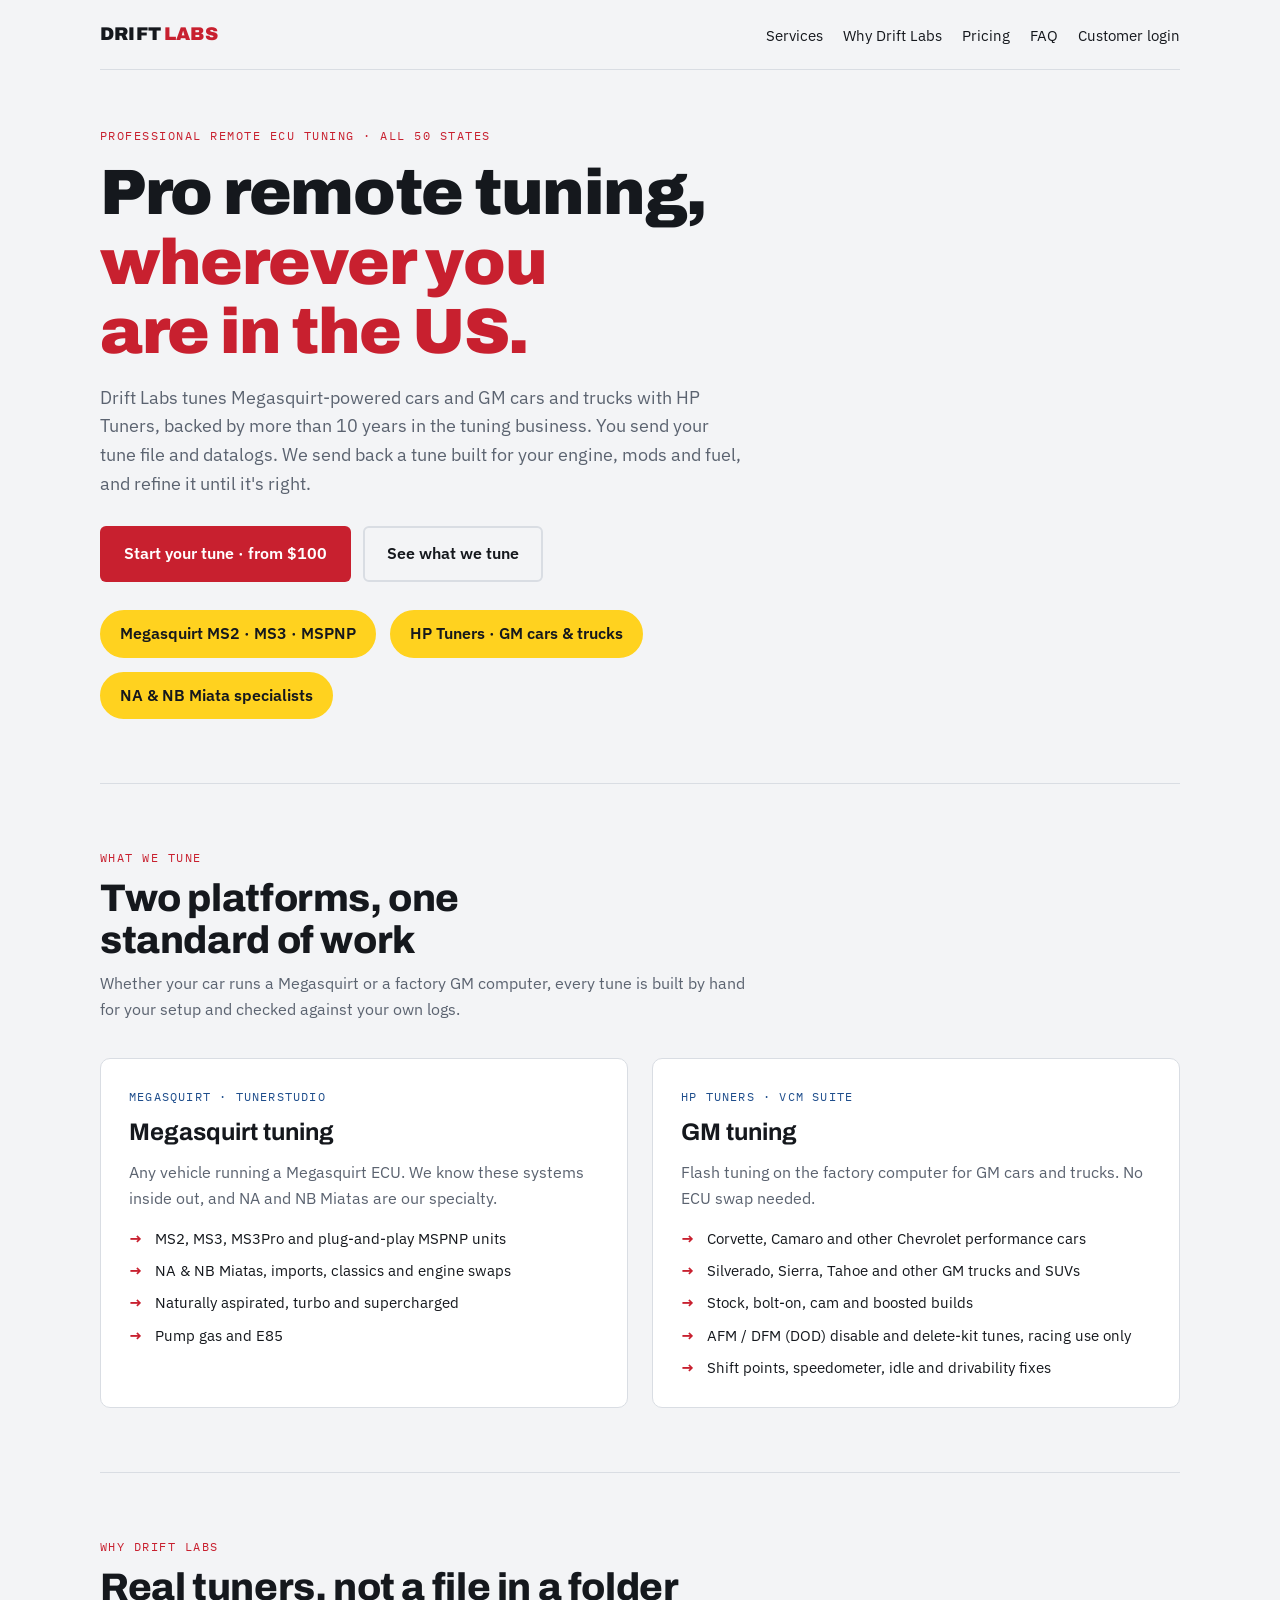
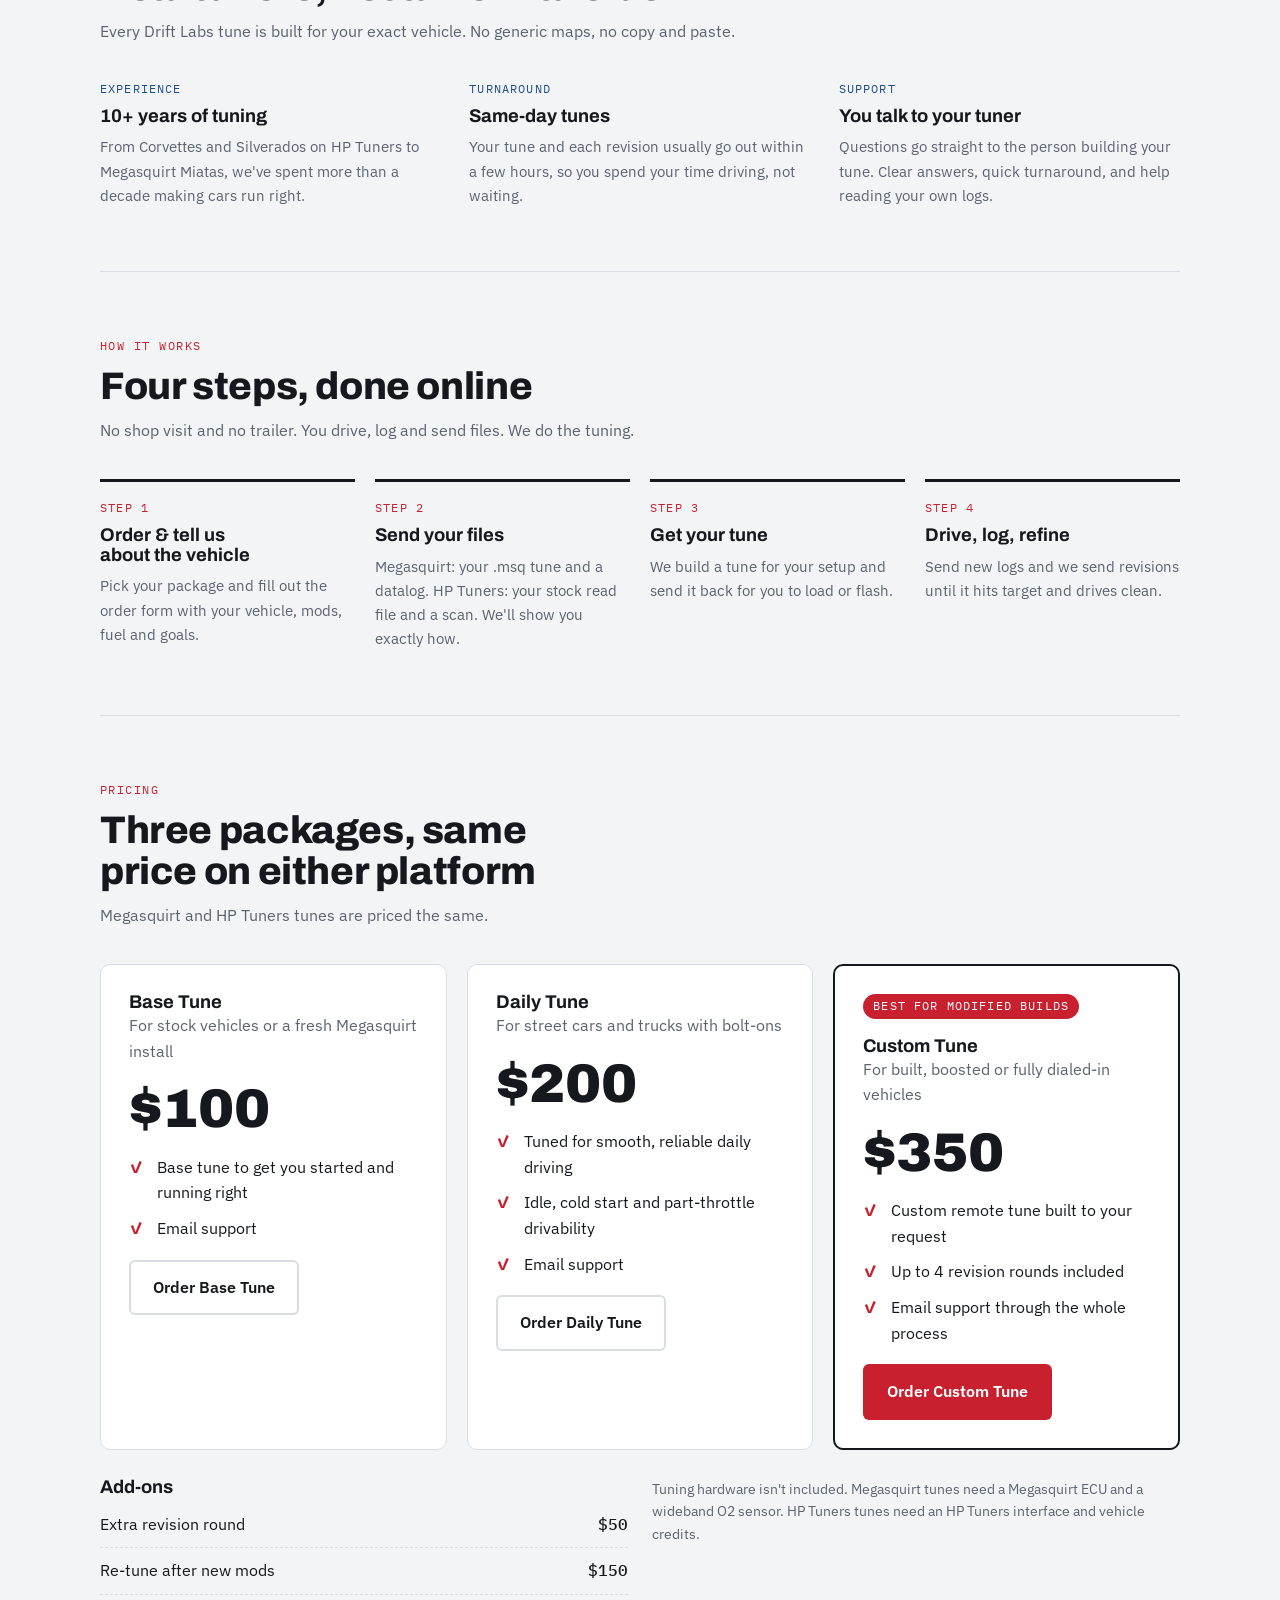
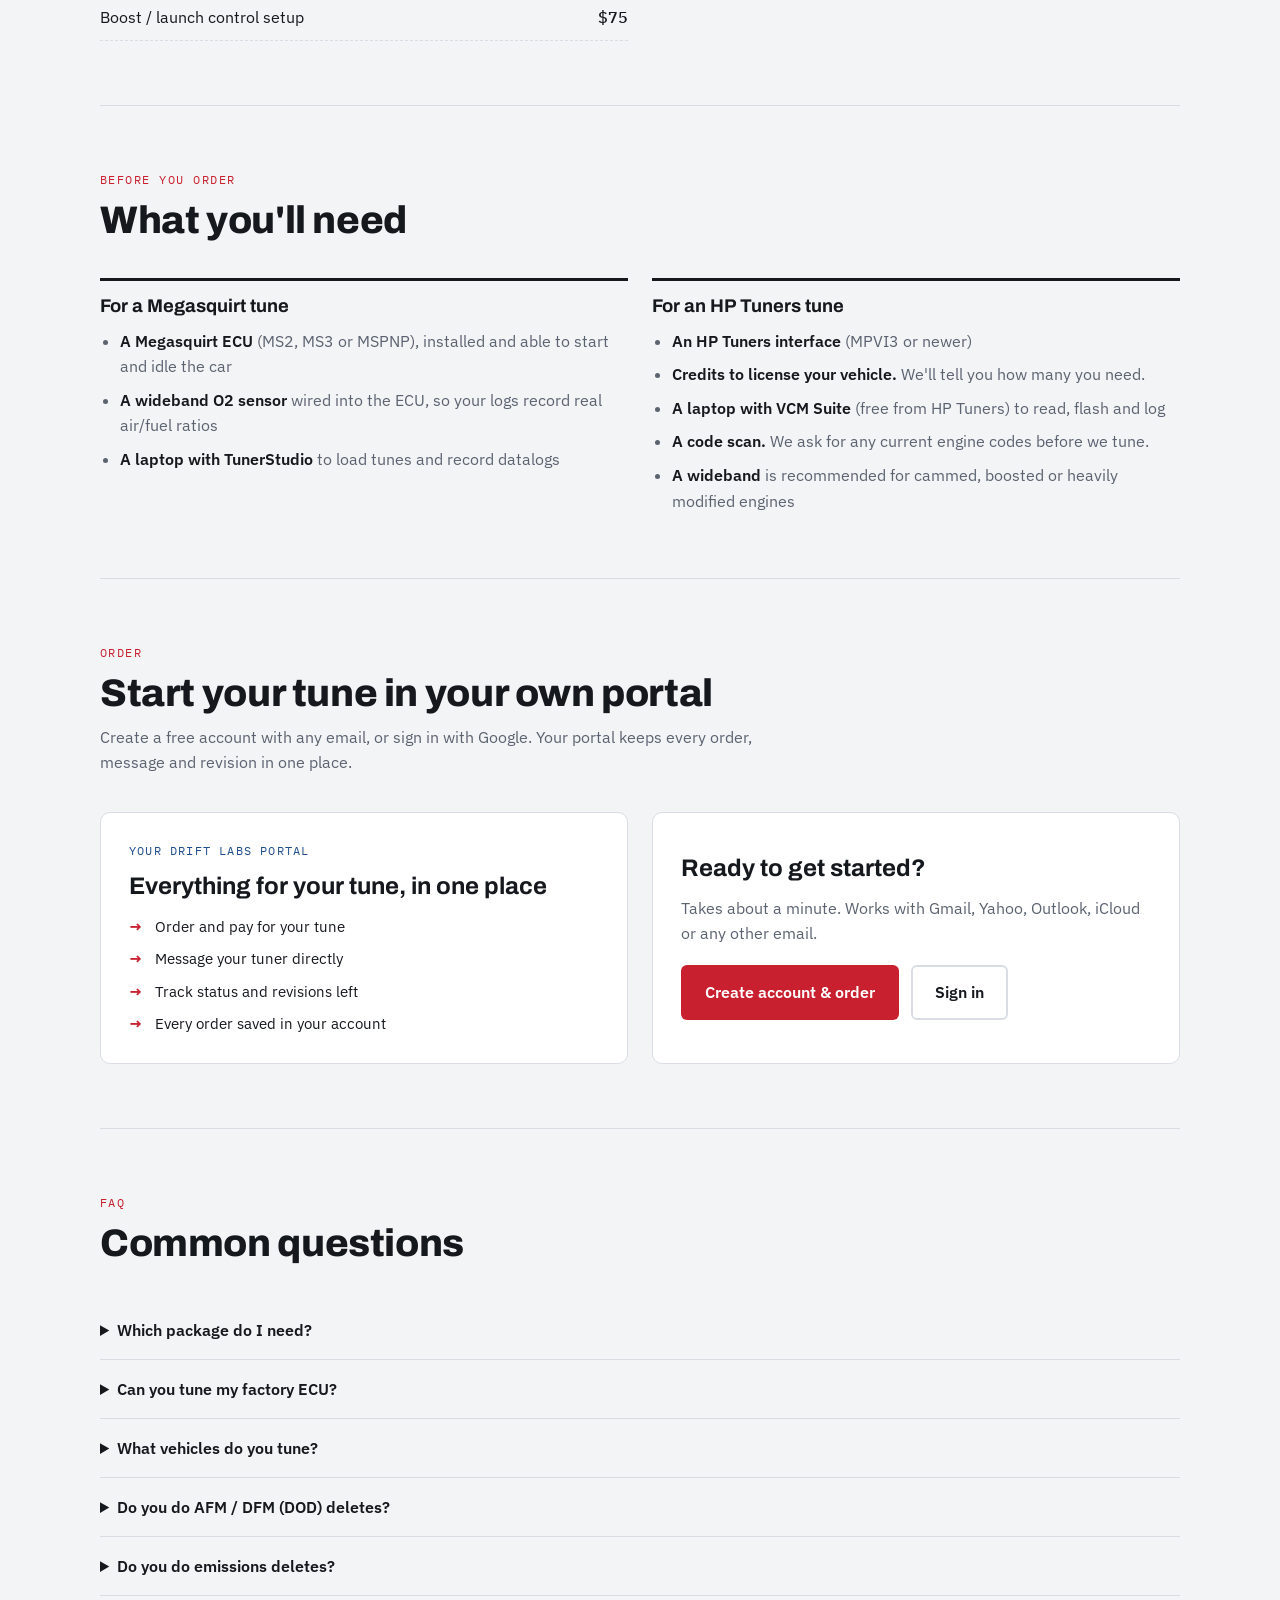
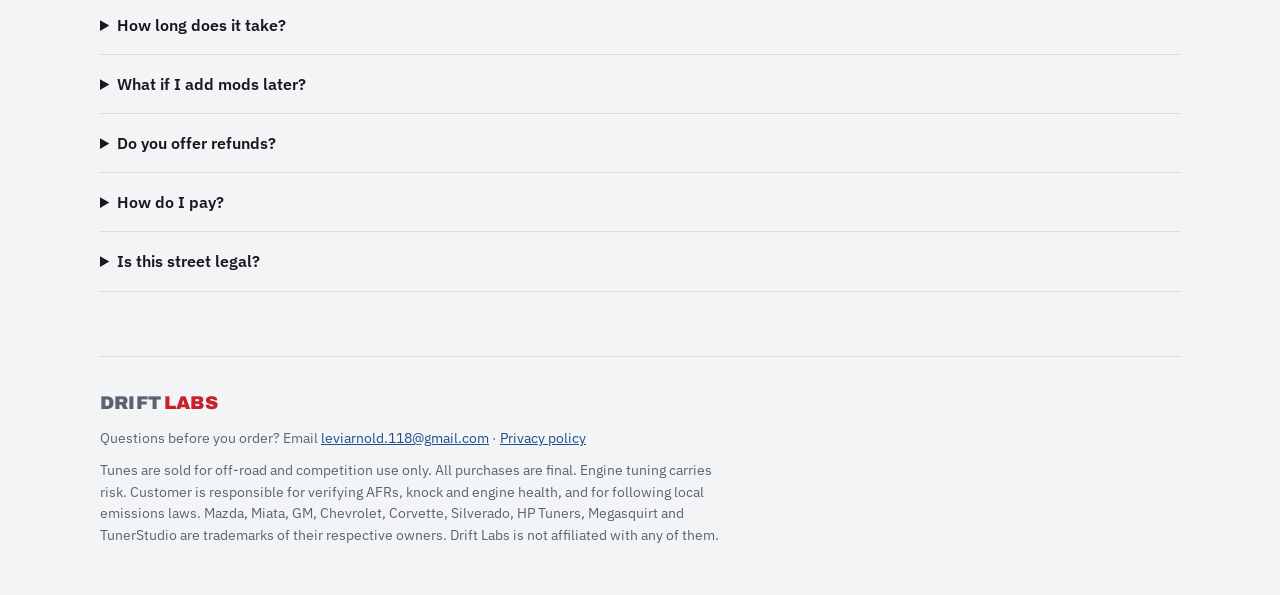
==== index.html @ ea6d541f "Remove revision numbers from Base and Daily Co-Authored-By: Claude Opus 5.5 <noreply@anthropic.com>" ====
<!doctype html>
<html lang="en">
<head>
<meta charset="utf-8">
<meta name="viewport" content="width=device-width, initial-scale=1, viewport-fit=cover">
<meta name="description" content="Drift Labs: professional remote ECU tuning in all 50 states. Megasquirt tuning for any vehicle (NA and NB Miata specialists) and HP Tuners tuning for GM cars and trucks like Corvette, Camaro and Silverado. 10+ years in the tuning business. Tunes from $100.">
<meta name="keywords" content="Drift Labs, remote tuning, Megasquirt tuning, MSPNP tune, TunerStudio, Miata tuning, HP Tuners remote tune, Corvette tune, Silverado tune, Camaro tune, GM remote tuning, LS tune">
<link rel="canonical" href="https://driftlabstuning.com/">
<meta property="og:type" content="website">
<meta property="og:url" content="https://driftlabstuning.com/">
<meta property="og:site_name" content="Drift Labs">
<meta property="og:image" content="https://driftlabstuning.com/share.png">
<meta property="og:image:width" content="1200">
<meta property="og:image:height" content="630">
<meta name="twitter:card" content="summary_large_image">
<script type="application/ld+json">{"@context":"https://schema.org","@graph":[{"@type":"Service","name":"Remote ECU tuning","serviceType":"Remote ECU tuning","areaServed":{"@type":"Country","name":"United States"},"provider":{"@type":"Organization","name":"Drift Labs","url":"https://driftlabstuning.com/","email":"leviarnold.118@gmail.com"},"offers":[{"@type":"Offer","name":"Base Tune","price":"100","priceCurrency":"USD","url":"https://driftlabstuning.com/#pricing"},{"@type":"Offer","name":"Daily Tune","price":"200","priceCurrency":"USD","url":"https://driftlabstuning.com/#pricing"},{"@type":"Offer","name":"Custom Tune","price":"350","priceCurrency":"USD","url":"https://driftlabstuning.com/#pricing"}]},{"@type":"FAQPage","mainEntity":[{"@type":"Question","name":"Which package do I need?","acceptedAnswer":{"@type":"Answer","text":"The Base Tune gets a stock vehicle or a fresh Megasquirt install started and running right. The Daily Tune adds the drivability work a street car needs, like idle, cold start and part throttle. The Custom Tune is built around your exact goals, with up to four revision rounds. Built, cammed or boosted vehicles should get the Custom Tune."}},{"@type":"Question","name":"Can you tune my factory ECU?","acceptedAnswer":{"@type":"Answer","text":"For GM cars and trucks, yes. HP Tuners flashes the factory computer. Many older vehicles, like the NA and NB Miata, have factory ECUs that can't be reflashed, so they need a Megasquirt."}},{"@type":"Question","name":"What vehicles do you tune?","acceptedAnswer":{"@type":"Answer","text":"Any vehicle running a Megasquirt ECU, and GM cars and trucks supported by HP Tuners. Not sure if yours qualifies? Choose \"Not sure\" on the order form, or email us first."}},{"@type":"Question","name":"Do you do AFM / DFM (DOD) deletes?","acceptedAnswer":{"@type":"Answer","text":"Yes, on GM cars, trucks and SUVs, for racing use only. We can turn off cylinder deactivation in the tune, or tune a vehicle that has a full AFM/DFM delete kit (lifters, cam and valley cover) installed. List your parts in the order form."}},{"@type":"Question","name":"Do you do emissions deletes?","acceptedAnswer":{"@type":"Answer","text":"No. We don't write tunes that remove or disable emissions equipment such as catalytic converters, EGR or DPF systems."}},{"@type":"Question","name":"How long does it take?","acceptedAnswer":{"@type":"Answer","text":"Your tune usually goes out within a few hours of getting your files, and each revision within a few hours of getting your new logs. How long the whole process takes mostly depends on how quickly you can drive and log."}},{"@type":"Question","name":"What if I add mods later?","acceptedAnswer":{"@type":"Answer","text":"Bigger injectors, a cam, a new turbo or a big change in boost need a re-tune. Small bolt-ons often only need a revision round. Send us the details and we'll tell you which one you need."}},{"@type":"Question","name":"Do you offer refunds?","acceptedAnswer":{"@type":"Answer","text":"No. All purchases are final and we don't offer refunds."}},{"@type":"Question","name":"How do I pay?","acceptedAnswer":{"@type":"Answer","text":"Checkout runs through Stripe, so you can pay with any major card, Apple Pay or Google Pay. Your card details go to Stripe and never touch this site."}},{"@type":"Question","name":"Is this street legal?","acceptedAnswer":{"@type":"Answer","text":"Tunes are sold for off-road and competition use only. Check your state's emissions and inspection rules before driving a modified vehicle on public roads."}}]}]}</script>
<meta property="og:title" content="Drift Labs | Professional Remote Megasquirt &amp; HP Tuners Tuning">
<meta property="og:description" content="Remote Megasquirt and HP Tuners (GM) tuning anywhere in the US. 10+ years in the tuning business. Tunes from $100.">
<style>[hidden]{display:none!important}body{margin:0}img{max-width:100%}</style>
<link rel="icon" type="image/png" href="icon-32.png">
<link rel="apple-touch-icon" href="icon-180.png">
<link rel="manifest" href="site.webmanifest">
<meta name="theme-color" content="#0f1216">
<title>Remote HP Tuners &amp; Megasquirt Tuning | Drift Labs</title>
<link rel="preconnect" href="https://fonts.googleapis.com">
<link rel="stylesheet" href="https://fonts.googleapis.com/css2?family=Archivo:wght@500;700;800;900&family=IBM+Plex+Sans:wght@400;500;600&family=IBM+Plex+Mono:wght@400;500&display=swap">
<style>
/* Layout: tuner's workbench. Single 1080px column; two-platform service cards, two-tier pricing. */
:root{
  --bg:#f3f4f6; --surface:#ffffff; --fg:#15181d; --muted:#5b6370; --line:#d9dde3;
  --accent:#c8202f; --accent-ink:#ffffff; --blue:#1f4e8c; --hl:#e9c13b;
  --display:"Archivo","Helvetica Neue",Arial,sans-serif;
  --body:"IBM Plex Sans",system-ui,-apple-system,"Segoe UI",sans-serif;
  --mono:"IBM Plex Mono",ui-monospace,Consolas,monospace;
}
@media (prefers-color-scheme:dark){:root:not([data-theme="light"]){
  --bg:#0f1216; --surface:#171b21; --fg:#e8eaee; --muted:#9aa3b0; --line:#2a313b;
  --accent:#ef4452; --accent-ink:#ffffff; --blue:#7fa8e0; color-scheme:dark}}
:root[data-theme="dark"]{
  --bg:#0f1216; --surface:#171b21; --fg:#e8eaee; --muted:#9aa3b0; --line:#2a313b;
  --accent:#ef4452; --accent-ink:#ffffff; --blue:#7fa8e0; color-scheme:dark}

*{box-sizing:border-box}
body{background:var(--bg);color:var(--fg);font-family:var(--body);font-size:16px;line-height:1.6;
  padding-left:max(16px,env(safe-area-inset-left,0px));padding-right:max(16px,env(safe-area-inset-right,0px))}
.wrap{max-width:1080px;margin:0 auto}
h1,h2,h3{font-family:var(--display);line-height:1.08;text-wrap:balance;margin:0}
h2{font-size:clamp(1.7rem,3.5vw,2.4rem);font-weight:800;letter-spacing:-.01em}
h3{font-size:1.15rem;font-weight:700}
p{margin:0}
a{color:var(--blue)}
.eyebrow{font-family:var(--mono);font-size:.78rem;text-transform:uppercase;letter-spacing:.12em;color:var(--accent)}
.muted{color:var(--muted)}

/* Nav */
nav{display:flex;justify-content:space-between;align-items:center;gap:16px;flex-wrap:wrap;padding-block:20px;border-bottom:1px solid var(--line)}
.brand{font-family:var(--display);font-weight:900;font-size:1.15rem;letter-spacing:.01em;text-transform:uppercase}
.brand span{color:var(--accent)}
nav ul{display:flex;gap:20px;list-style:none;margin:0;padding:0;flex-wrap:wrap;font-size:.95rem}
nav a{color:var(--fg);text-decoration:none}
nav a:hover,nav a:focus-visible{color:var(--accent)}

/* Hero */
.hero{display:grid;grid-template-columns:minmax(0,780px);padding-block:56px 64px}
.hero h1{font-size:clamp(2.3rem,5.4vw,4rem);font-weight:900;letter-spacing:-.02em;margin-block:12px 18px}
.hero h1 em{font-style:normal;color:var(--accent)}
.hero p.lead{font-size:1.12rem;max-width:36em;color:var(--muted)}
.cta-row{display:flex;gap:12px;flex-wrap:wrap;margin-top:28px}
.btn{display:inline-flex;align-items:center;gap:8px;padding:13px 22px;border-radius:6px;font-weight:600;text-decoration:none;font-size:1rem;border:2px solid transparent;cursor:pointer;font-family:var(--body)}
.btn-primary{background:var(--accent);color:var(--accent-ink)}
.btn-primary:hover{filter:brightness(1.08)}
.btn-ghost{border-color:var(--line);color:var(--fg);background:transparent}
.btn-ghost:hover{border-color:var(--fg)}
.btn:focus-visible,input:focus-visible,select:focus-visible,textarea:focus-visible{outline:3px solid var(--blue);outline-offset:2px}
.btn[disabled]{opacity:.6;cursor:wait}
.chips{display:flex;gap:14px;flex-wrap:wrap;margin-top:28px}
.chip{font-family:var(--body);font-size:1rem;font-weight:600;padding:9px 18px;border-radius:99px;text-decoration:none;color:#15181d;background:#ffd21f;border:2px solid #ffd21f;animation:chip 1.8s ease-in-out infinite}
.chip:nth-child(2){animation-delay:.6s}
.chip:nth-child(3){animation-delay:1.2s}
.chip:hover{filter:brightness(1.08)}
.chip:focus-visible{outline:3px solid var(--blue);outline-offset:3px}
@keyframes chip{0%,60%,100%{background:#ffd21f;border-color:#ffd21f;color:#15181d;transform:none;box-shadow:0 0 0 0 rgba(255,59,48,0)}
  30%{background:#d4142a;border-color:#d4142a;color:#fff;transform:scale(1.07);box-shadow:0 0 22px 4px rgba(255,59,48,.6)}}
@media (prefers-reduced-motion:reduce){.chip{animation:none}}

/* Sections */
section{padding-block:64px;border-top:1px solid var(--line)}
.sec-head{display:grid;gap:10px;margin-bottom:36px;max-width:660px}

/* Services */
.services{display:grid;grid-template-columns:1fr 1fr;gap:24px}
.service{background:var(--surface);border:1px solid var(--line);border-radius:10px;padding:28px;display:grid;gap:14px;align-content:start;min-width:0}
.service .tool{font-family:var(--mono);font-size:.75rem;text-transform:uppercase;letter-spacing:.1em;color:var(--blue)}
.service h3{font-size:1.5rem}
.service p{color:var(--muted)}
.service ul{margin:0;padding:0;list-style:none;display:grid;gap:8px}
.service li{display:grid;grid-template-columns:18px 1fr;gap:8px;font-size:.95rem}
.service li::before{content:"→";color:var(--accent);font-weight:700}

/* Why us */
.why{display:grid;grid-template-columns:repeat(3,1fr);gap:28px}
.why>div{display:grid;gap:8px;align-content:start;min-width:0}
.why .tag{font-family:var(--mono);font-size:.72rem;letter-spacing:.1em;text-transform:uppercase;color:var(--blue)}
.why p{color:var(--muted);font-size:.95rem}
.safety{margin-top:36px;background:var(--surface);border:1px solid var(--line);border-radius:10px;padding:24px;display:grid;grid-template-columns:1fr 1.4fr;gap:28px;align-items:center}
.safety>*{min-width:0}
.safety table{width:100%;border-collapse:collapse;font-family:var(--mono);font-size:.85rem;font-variant-numeric:tabular-nums}
.safety th,.safety td{text-align:left;padding:8px 10px;border-bottom:1px solid var(--line)}
.safety th{color:var(--muted);font-weight:500;font-size:.75rem;text-transform:uppercase;letter-spacing:.08em}

/* Steps */
.steps{display:grid;grid-template-columns:repeat(4,1fr);gap:20px;list-style:none;margin:0;padding:0;counter-reset:s}
.steps li{counter-increment:s;display:grid;gap:8px;align-content:start;padding-top:16px;border-top:3px solid var(--fg)}
.steps li::before{content:"Step " counter(s);font-family:var(--mono);font-size:.75rem;color:var(--accent);text-transform:uppercase;letter-spacing:.1em}
.steps p{color:var(--muted);font-size:.95rem}

/* Pricing */
.plans{display:grid;grid-template-columns:repeat(3,1fr);gap:20px;align-items:stretch}
.plan{background:var(--surface);border:1px solid var(--line);border-radius:10px;padding:28px;display:grid;gap:18px;align-content:start;min-width:0}
.plan.featured{border:2px solid var(--fg)}
.plan .badge{justify-self:start;font-family:var(--mono);font-size:.72rem;text-transform:uppercase;letter-spacing:.1em;background:var(--accent);color:var(--accent-ink);padding:3px 10px;border-radius:99px}
.price{font-family:var(--display);font-size:3.4rem;font-weight:900;line-height:1}
.price small{font-size:1rem;font-weight:500;color:var(--muted);font-family:var(--body)}
.plan ul,.extras ul{margin:0;padding:0;list-style:none;display:grid;gap:10px}
.plan li{display:grid;grid-template-columns:20px 1fr;gap:8px}
.plan li::before{content:"✓";color:var(--accent);font-weight:700}
.plan .btn{justify-self:start}
.below{display:grid;grid-template-columns:1fr 1fr;gap:24px;margin-top:28px}
.below>*{min-width:0}
.extras{display:grid;gap:14px}
.extras li{display:flex;justify-content:space-between;gap:12px;padding-bottom:10px;border-bottom:1px dashed var(--line)}
.extras li b{font-family:var(--mono);font-weight:500;font-variant-numeric:tabular-nums;white-space:nowrap}
.note{font-size:.88rem;color:var(--muted)}

/* Requirements */
.req{display:grid;grid-template-columns:1fr 1fr;gap:24px}
.req>div{display:grid;gap:12px;align-content:start;min-width:0;padding-top:16px;border-top:3px solid var(--fg)}
.req ul{margin:0;padding-left:20px;display:grid;gap:8px;color:var(--muted)}
.req li b{color:var(--fg);font-weight:600}

/* Reviews */
.reviews{display:grid;grid-template-columns:repeat(3,1fr);gap:20px}
.review{background:var(--surface);border:1px dashed var(--line);border-radius:10px;padding:22px;display:grid;gap:12px;align-content:start;min-width:0}
.review .stars{color:var(--accent);letter-spacing:2px}
.review p{color:var(--muted);font-size:.95rem}
.review .who{font-size:.85rem;font-weight:600}

/* Form */
form{display:grid;grid-template-columns:1fr 1fr;gap:18px 20px;background:var(--surface);border:1px solid var(--line);border-radius:10px;padding:28px}
.field{display:grid;gap:6px;min-width:0}
.field.full{grid-column:1/-1}
label{font-size:.85rem;font-weight:600}
input,select,textarea{font:inherit;font-size:1rem;padding:10px 12px;border:1px solid var(--line);border-radius:6px;background:var(--bg);color:var(--fg);width:100%}
textarea{min-height:96px;resize:vertical}
.check{display:flex;gap:10px;align-items:flex-start;font-size:.88rem;font-weight:400}
.check input{width:auto;margin-top:4px}
.form-actions{grid-column:1/-1;display:flex;gap:12px;align-items:center;flex-wrap:wrap}
.err{color:var(--accent);font-size:.88rem}
.summary{grid-column:1/-1;display:grid;gap:12px;border-top:1px solid var(--line);padding-top:18px}
.summary pre{font-family:var(--mono);font-size:.8rem;background:var(--bg);border:1px solid var(--line);border-radius:6px;padding:14px;white-space:pre-wrap;overflow-x:auto;margin:0}
.email{font-family:var(--mono);user-select:all;font-weight:500}

/* FAQ */
details{border-bottom:1px solid var(--line);padding-block:16px}
summary{cursor:pointer;font-weight:600;font-size:1.02rem}
details p{margin-top:10px;color:var(--muted);max-width:65ch}

footer{border-top:1px solid var(--line);padding-block:32px 48px;display:grid;gap:10px;font-size:.85rem;color:var(--muted)}
footer .legal{max-width:80ch}

@media (max-width:860px){
  .services,.plans,.below,.req,.safety{grid-template-columns:1fr}
  .plan.featured{order:-1}
  .steps{grid-template-columns:repeat(2,1fr)}
  .why,.reviews{grid-template-columns:1fr}
}
@media (max-width:560px){
  .steps{grid-template-columns:1fr}
  form{grid-template-columns:1fr;padding:20px}
  nav ul{gap:14px}
}
</style>
</head>
<body>

<div class="wrap">
  <nav>
    <div class="brand">Drift <span>Labs</span></div>
    <ul>
      <li><a href="#services">Services</a></li>
      <li><a href="#why">Why Drift Labs</a></li>
      <li><a href="#pricing">Pricing</a></li>
      <li><a href="#faq">FAQ</a></li>
      <li><a href="portal.html">Customer login</a></li>
    </ul>
  </nav>

  <header class="hero">
    <div>
      <div class="eyebrow">Professional remote ECU tuning · All 50 states</div>
      <h1>Pro remote tuning, <em>wherever you are in the US.</em></h1>
      <p class="lead">Drift Labs tunes Megasquirt-powered cars and GM cars and trucks with HP Tuners, backed by more than 10 years in the tuning business. You send your tune file and datalogs. We send back a tune built for your engine, mods and fuel, and refine it until it's right.</p>
      <div class="cta-row">
        <a class="btn btn-primary" href="#order">Start your tune · from $100</a>
        <a class="btn btn-ghost" href="#services">See what we tune</a>
      </div>
      <div class="chips">
        <a class="chip" href="#services">Megasquirt MS2 · MS3 · MSPNP</a>
        <a class="chip" href="#services">HP Tuners · GM cars &amp; trucks</a>
        <a class="chip" href="#services">NA &amp; NB Miata specialists</a>
      </div>
    </div>
  </header>

  <section id="services">
    <div class="sec-head">
      <div class="eyebrow">What we tune</div>
      <h2>Two platforms, one standard of work</h2>
      <p class="muted">Whether your car runs a Megasquirt or a factory GM computer, every tune is built by hand for your setup and checked against your own logs.</p>
    </div>
    <div class="services">
      <div class="service">
        <div class="tool">Megasquirt · TunerStudio</div>
        <h3>Megasquirt tuning</h3>
        <p>Any vehicle running a Megasquirt ECU. We know these systems inside out, and NA and NB Miatas are our specialty.</p>
        <ul>
          <li>MS2, MS3, MS3Pro and plug-and-play MSPNP units</li>
          <li>NA &amp; NB Miatas, imports, classics and engine swaps</li>
          <li>Naturally aspirated, turbo and supercharged</li>
          <li>Pump gas and E85</li>
        </ul>
      </div>
      <div class="service">
        <div class="tool">HP Tuners · VCM Suite</div>
        <h3>GM tuning</h3>
        <p>Flash tuning on the factory computer for GM cars and trucks. No ECU swap needed.</p>
        <ul>
          <li>Corvette, Camaro and other Chevrolet performance cars</li>
          <li>Silverado, Sierra, Tahoe and other GM trucks and SUVs</li>
          <li>Stock, bolt-on, cam and boosted builds</li>
          <li>AFM / DFM (DOD) disable and delete-kit tunes, racing use only</li>
          <li>Shift points, speedometer, idle and drivability fixes</li>
        </ul>
      </div>
    </div>
  </section>

  <section id="why">
    <div class="sec-head">
      <div class="eyebrow">Why Drift Labs</div>
      <h2>Real tuners, not a file in a folder</h2>
      <p class="muted">Every Drift Labs tune is built for your exact vehicle. No generic maps, no copy and paste.</p>
    </div>
    <div class="why">
      <div><span class="tag">Experience</span><h3>10+ years of tuning</h3><p>From Corvettes and Silverados on HP Tuners to Megasquirt Miatas, we've spent more than a decade making cars run right.</p></div>
      <div><span class="tag">Turnaround</span><h3>Same-day tunes</h3><p>Your tune and each revision usually go out within a few hours, so you spend your time driving, not waiting.</p></div>
      <div><span class="tag">Support</span><h3>You talk to your tuner</h3><p>Questions go straight to the person building your tune. Clear answers, quick turnaround, and help reading your own logs.</p></div>
    </div>
  </section>

  <section id="how">
    <div class="sec-head">
      <div class="eyebrow">How it works</div>
      <h2>Four steps, done online</h2>
      <p class="muted">No shop visit and no trailer. You drive, log and send files. We do the tuning.</p>
    </div>
    <ol class="steps">
      <li><h3>Order &amp; tell us about the vehicle</h3><p>Pick your package and fill out the order form with your vehicle, mods, fuel and goals.</p></li>
      <li><h3>Send your files</h3><p>Megasquirt: your .msq tune and a datalog. HP Tuners: your stock read file and a scan. We'll show you exactly how.</p></li>
      <li><h3>Get your tune</h3><p>We build a tune for your setup and send it back for you to load or flash.</p></li>
      <li><h3>Drive, log, refine</h3><p>Send new logs and we send revisions until it hits target and drives clean.</p></li>
    </ol>
  </section>

  <section id="pricing">
    <div class="sec-head">
      <div class="eyebrow">Pricing</div>
      <h2>Three packages, same price on either platform</h2>
      <p class="muted">Megasquirt and HP Tuners tunes are priced the same.</p>
    </div>
    <div class="plans">
      <div class="plan">
        <div><h3>Base Tune</h3><p class="muted">For stock vehicles or a fresh Megasquirt install</p></div>
        <div class="price">$100</div>
        <ul>
          <li>Base tune to get you started and running right</li>
          <li>Email support</li>
        </ul>
        <a class="btn btn-ghost" href="portal.html?pkg=base#new">Order Base Tune</a>
      </div>
      <div class="plan">
        <div><h3>Daily Tune</h3><p class="muted">For street cars and trucks with bolt-ons</p></div>
        <div class="price">$200</div>
        <ul>
          <li>Tuned for smooth, reliable daily driving</li>
          <li>Idle, cold start and part-throttle drivability</li>
          <li>Email support</li>
        </ul>
        <a class="btn btn-ghost" href="portal.html?pkg=daily#new">Order Daily Tune</a>
      </div>
      <div class="plan featured">
        <span class="badge">Best for modified builds</span>
        <div><h3>Custom Tune</h3><p class="muted">For built, boosted or fully dialed-in vehicles</p></div>
        <div class="price">$350</div>
        <ul>
          <li>Custom remote tune built to your request</li>
          <li>Up to 4 revision rounds included</li>
          <li>Email support through the whole process</li>
        </ul>
        <a class="btn btn-primary" href="portal.html?pkg=custom#new">Order Custom Tune</a>
      </div>
    </div>
    <div class="below">
      <div class="extras">
        <h3>Add-ons</h3>
        <ul>
          <li><span>Extra revision round</span><b>$50</b></li>
          <li><span>Re-tune after new mods</span><b>$150</b></li>
          <li><span>Boost / launch control setup</span><b>$75</b></li>
        </ul>
      </div>
      <p class="note">Tuning hardware isn't included. Megasquirt tunes need a Megasquirt ECU and a wideband O2 sensor. HP Tuners tunes need an HP Tuners interface and vehicle credits.</p>
    </div>
  </section>

  <section id="need">
    <div class="sec-head">
      <div class="eyebrow">Before you order</div>
      <h2>What you'll need</h2>
    </div>
    <div class="req">
      <div>
        <h3>For a Megasquirt tune</h3>
        <ul>
          <li><b>A Megasquirt ECU</b> (MS2, MS3 or MSPNP), installed and able to start and idle the car</li>
          <li><b>A wideband O2 sensor</b> wired into the ECU, so your logs record real air/fuel ratios</li>
          <li><b>A laptop with TunerStudio</b> to load tunes and record datalogs</li>
        </ul>
      </div>
      <div>
        <h3>For an HP Tuners tune</h3>
        <ul>
          <li><b>An HP Tuners interface</b> (MPVI3 or newer)</li>
          <li><b>Credits to license your vehicle.</b> We'll tell you how many you need.</li>
          <li><b>A laptop with VCM Suite</b> (free from HP Tuners) to read, flash and log</li>
          <li><b>A code scan.</b> We ask for any current engine codes before we tune.</li>
          <li><b>A wideband</b> is recommended for cammed, boosted or heavily modified engines</li>
        </ul>
      </div>
    </div>
  </section>

  <section id="order">
    <div class="sec-head">
      <div class="eyebrow">Order</div>
      <h2>Start your tune in your own portal</h2>
      <p class="muted">Create a free account with any email, or sign in with Google. Your portal keeps every order, message and revision in one place.</p>
    </div>
    <div class="services">
      <div class="service">
        <div class="tool">Your Drift Labs portal</div>
        <h3>Everything for your tune, in one place</h3>
        <ul>
          <li>Order and pay for your tune</li>
          <li>Message your tuner directly</li>
          <li>Track status and revisions left</li>
          <li>Every order saved in your account</li>
        </ul>
      </div>
      <div class="service" style="align-content:center;justify-items:start">
        <h3>Ready to get started?</h3>
        <p>Takes about a minute. Works with Gmail, Yahoo, Outlook, iCloud or any other email.</p>
        <div class="cta-row" style="margin-top:4px">
          <a class="btn btn-primary" href="portal.html#new">Create account &amp; order</a>
          <a class="btn btn-ghost" href="portal.html">Sign in</a>
        </div>
      </div>
    </div>
  </section>

  <section id="faq">
    <div class="sec-head">
      <div class="eyebrow">FAQ</div>
      <h2>Common questions</h2>
    </div>
    <div>
      <details><summary>Which package do I need?</summary><p>The Base Tune gets a stock vehicle or a fresh Megasquirt install started and running right. The Daily Tune adds the drivability work a street car needs, like idle, cold start and part throttle. The Custom Tune is built around your exact goals, with up to four revision rounds. Built, cammed or boosted vehicles should get the Custom Tune.</p></details>
      <details><summary>Can you tune my factory ECU?</summary><p>For GM cars and trucks, yes. HP Tuners flashes the factory computer. Many older vehicles, like the NA and NB Miata, have factory ECUs that can't be reflashed, so they need a Megasquirt.</p></details>
      <details><summary>What vehicles do you tune?</summary><p>Any vehicle running a Megasquirt ECU, and GM cars and trucks supported by HP Tuners. Not sure if yours qualifies? Choose "Not sure" on the order form, or <a href="mailto:leviarnold.118@gmail.com">email us first</a>.</p></details>
      <details><summary>Do you do AFM / DFM (DOD) deletes?</summary><p>Yes, on GM cars, trucks and SUVs, for racing use only. We can turn off cylinder deactivation in the tune, or tune a vehicle that has a full AFM/DFM delete kit (lifters, cam and valley cover) installed. List your parts in the order form.</p></details>
      <details><summary>Do you do emissions deletes?</summary><p>No. We don't write tunes that remove or disable emissions equipment such as catalytic converters, EGR or DPF systems.</p></details>
      <details><summary>How long does it take?</summary><p>Your tune usually goes out within a few hours of getting your files, and each revision within a few hours of getting your new logs. How long the whole process takes mostly depends on how quickly you can drive and log.</p></details>
      <details><summary>What if I add mods later?</summary><p>Bigger injectors, a cam, a new turbo or a big change in boost need a re-tune. Small bolt-ons often only need a revision round. Send us the details and we'll tell you which one you need.</p></details>
      <details><summary>Do you offer refunds?</summary><p>No. All purchases are final and we don't offer refunds.</p></details>
      <details><summary>How do I pay?</summary><p>Checkout runs through Stripe, so you can pay with any major card, Apple Pay or Google Pay. Your card details go to Stripe and never touch this site.</p></details>
      <details><summary>Is this street legal?</summary><p>Tunes are sold for off-road and competition use only. Check your state's emissions and inspection rules before driving a modified vehicle on public roads.</p></details>
    </div>
  </section>

  <footer>
    <div class="brand">Drift <span>Labs</span></div>
    <p>Questions before you order? Email <a href="mailto:leviarnold.118@gmail.com">leviarnold.118@gmail.com</a> · <a href="privacy.html">Privacy policy</a></p>
    <p class="legal">Tunes are sold for off-road and competition use only. All purchases are final. Engine tuning carries risk. Customer is responsible for verifying AFRs, knock and engine health, and for following local emissions laws. Mazda, Miata, GM, Chevrolet, Corvette, Silverado, HP Tuners, Megasquirt and TunerStudio are trademarks of their respective owners. Drift Labs is not affiliated with any of them.</p>
  </footer>
</div>

</body>
</html>
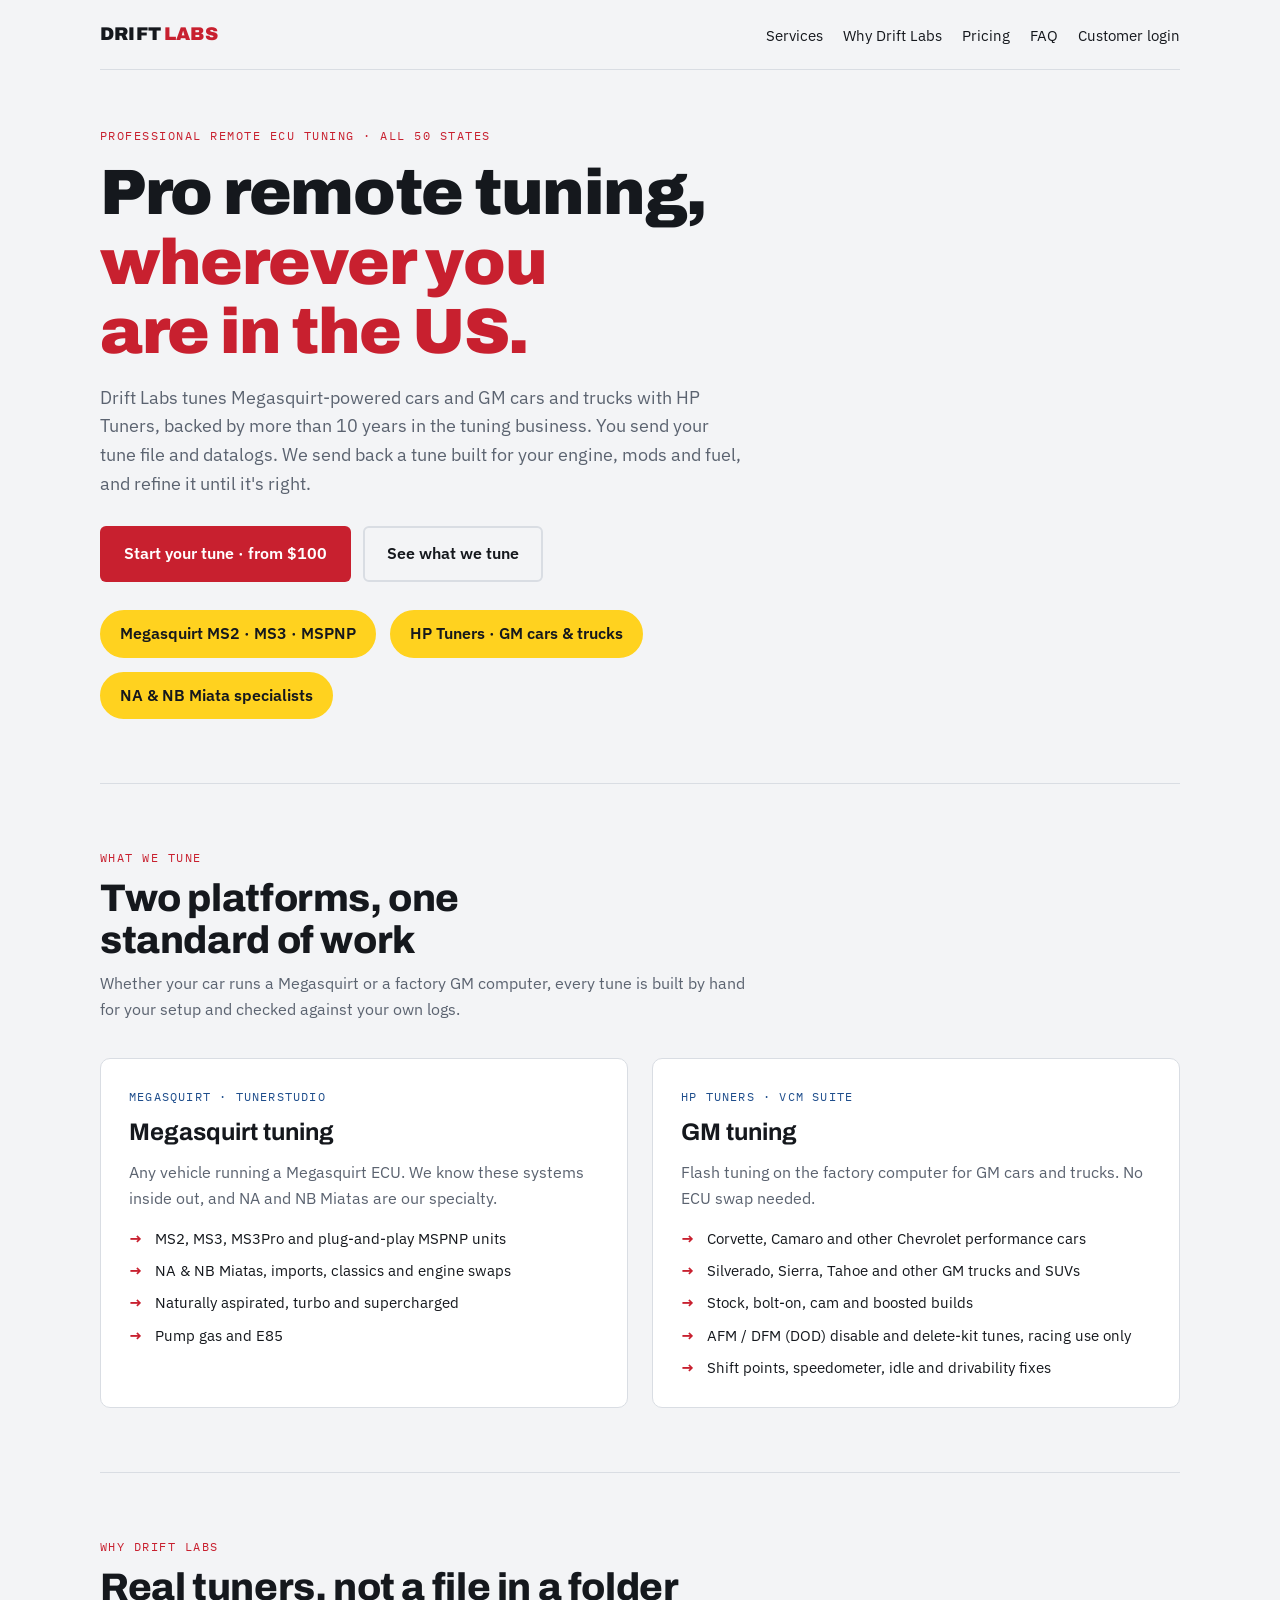
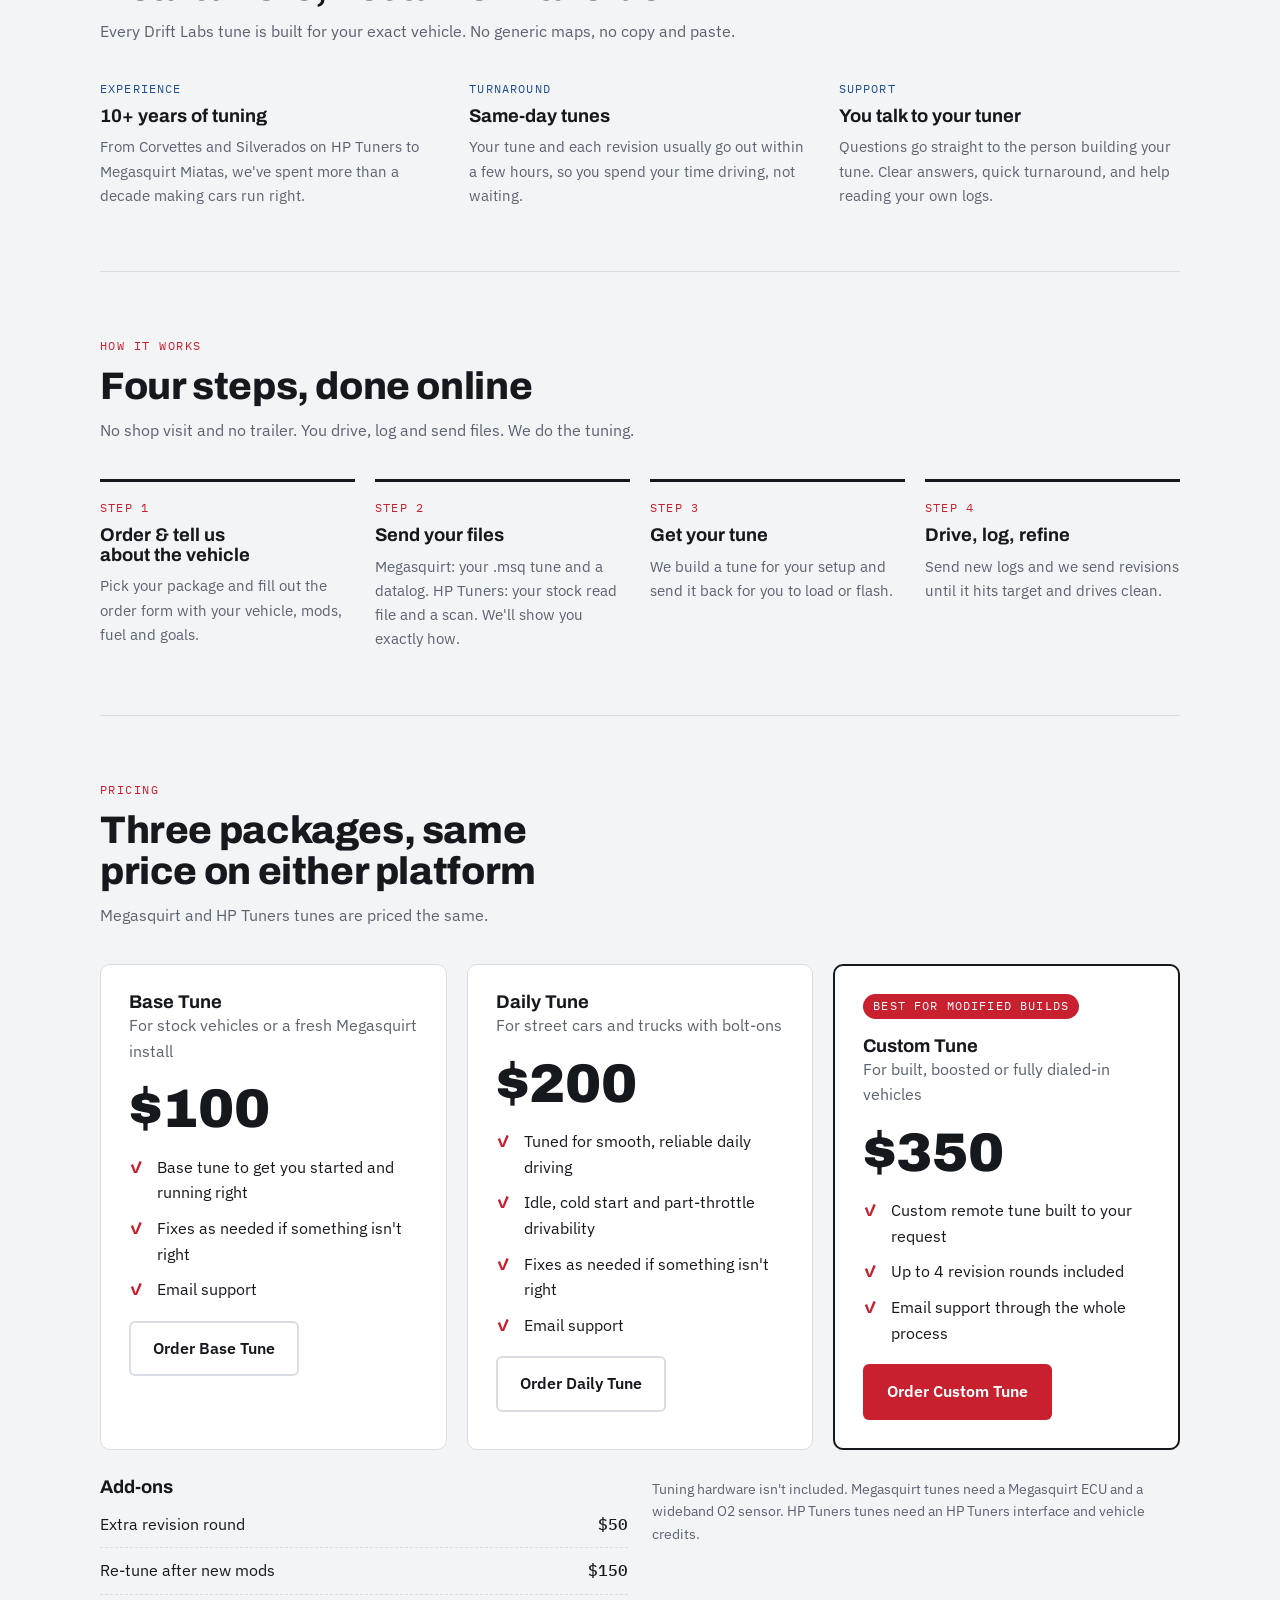
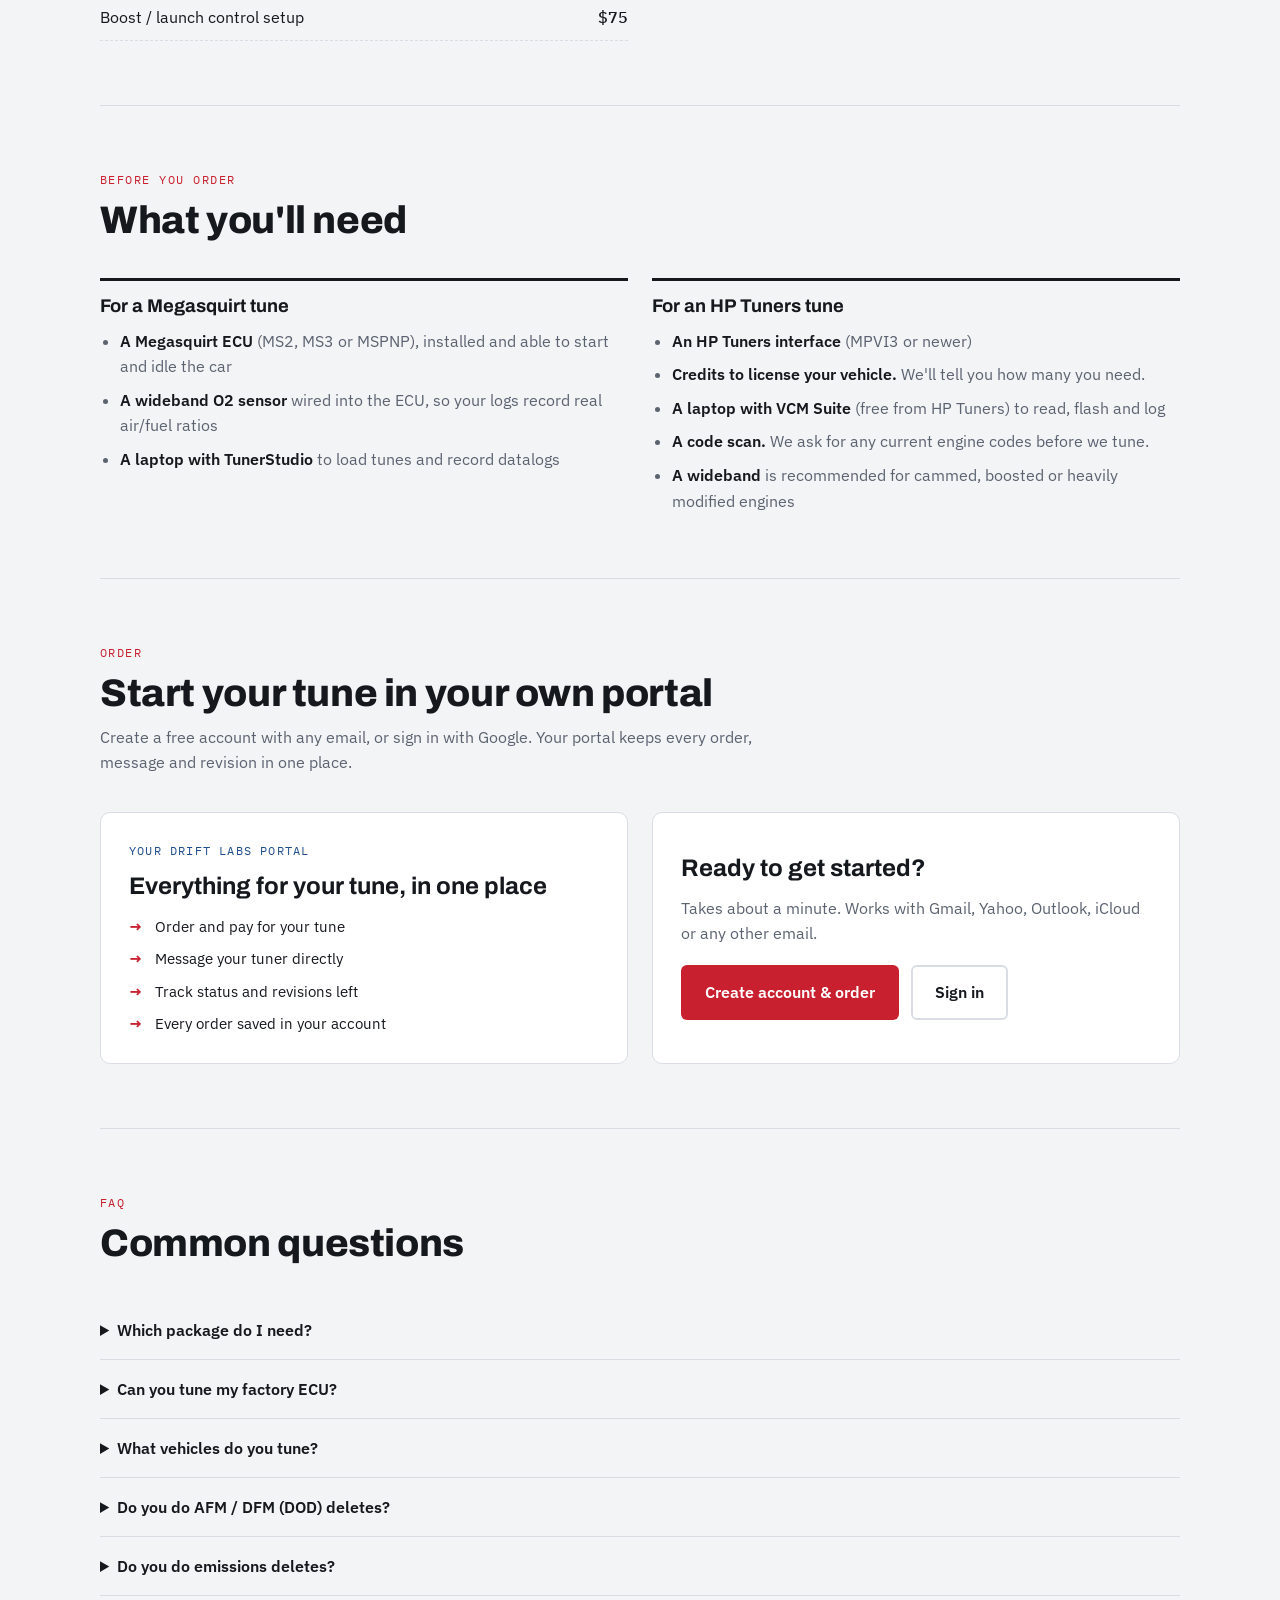
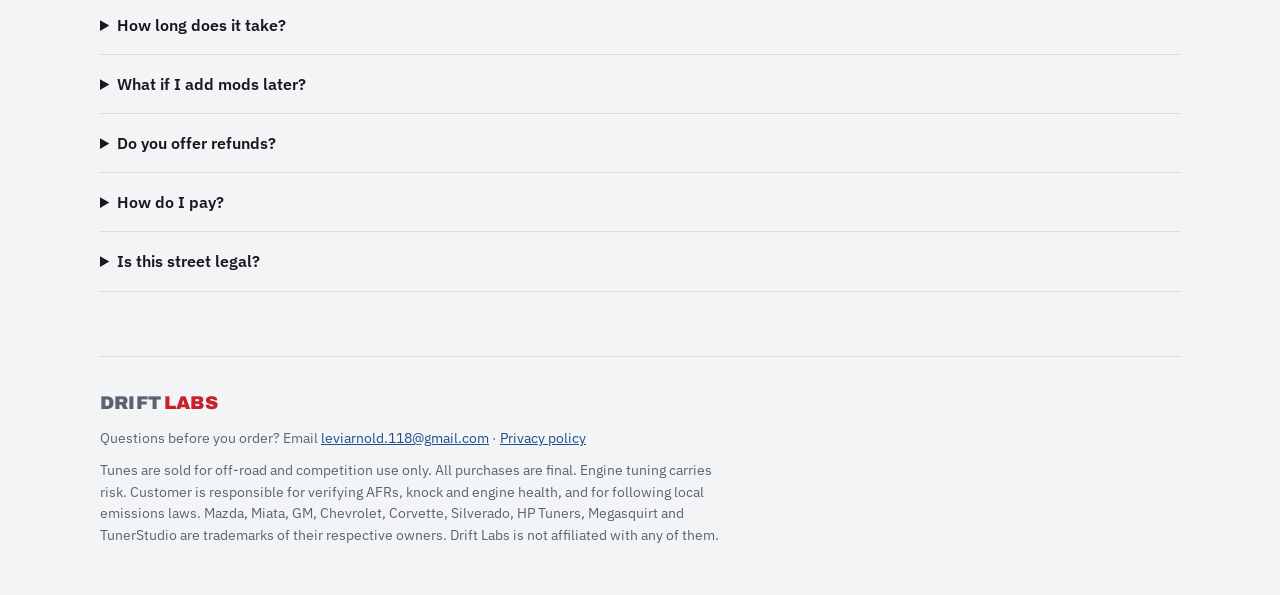
==== commit 9c0ca973: "Base and Daily include fixes as needed Co-Authored-By: Claude Opus 5.5 <noreply@anthropic.com>" ====
--- a/index.html
+++ b/index.html
@@ -284,6 +284,7 @@
         <div class="price">$100</div>
         <ul>
           <li>Base tune to get you started and running right</li>
+          <li>Fixes as needed if something isn't right</li>
           <li>Email support</li>
         </ul>
         <a class="btn btn-ghost" href="portal.html?pkg=base#new">Order Base Tune</a>
@@ -294,6 +295,7 @@
         <ul>
           <li>Tuned for smooth, reliable daily driving</li>
           <li>Idle, cold start and part-throttle drivability</li>
+          <li>Fixes as needed if something isn't right</li>
           <li>Email support</li>
         </ul>
         <a class="btn btn-ghost" href="portal.html?pkg=daily#new">Order Daily Tune</a>
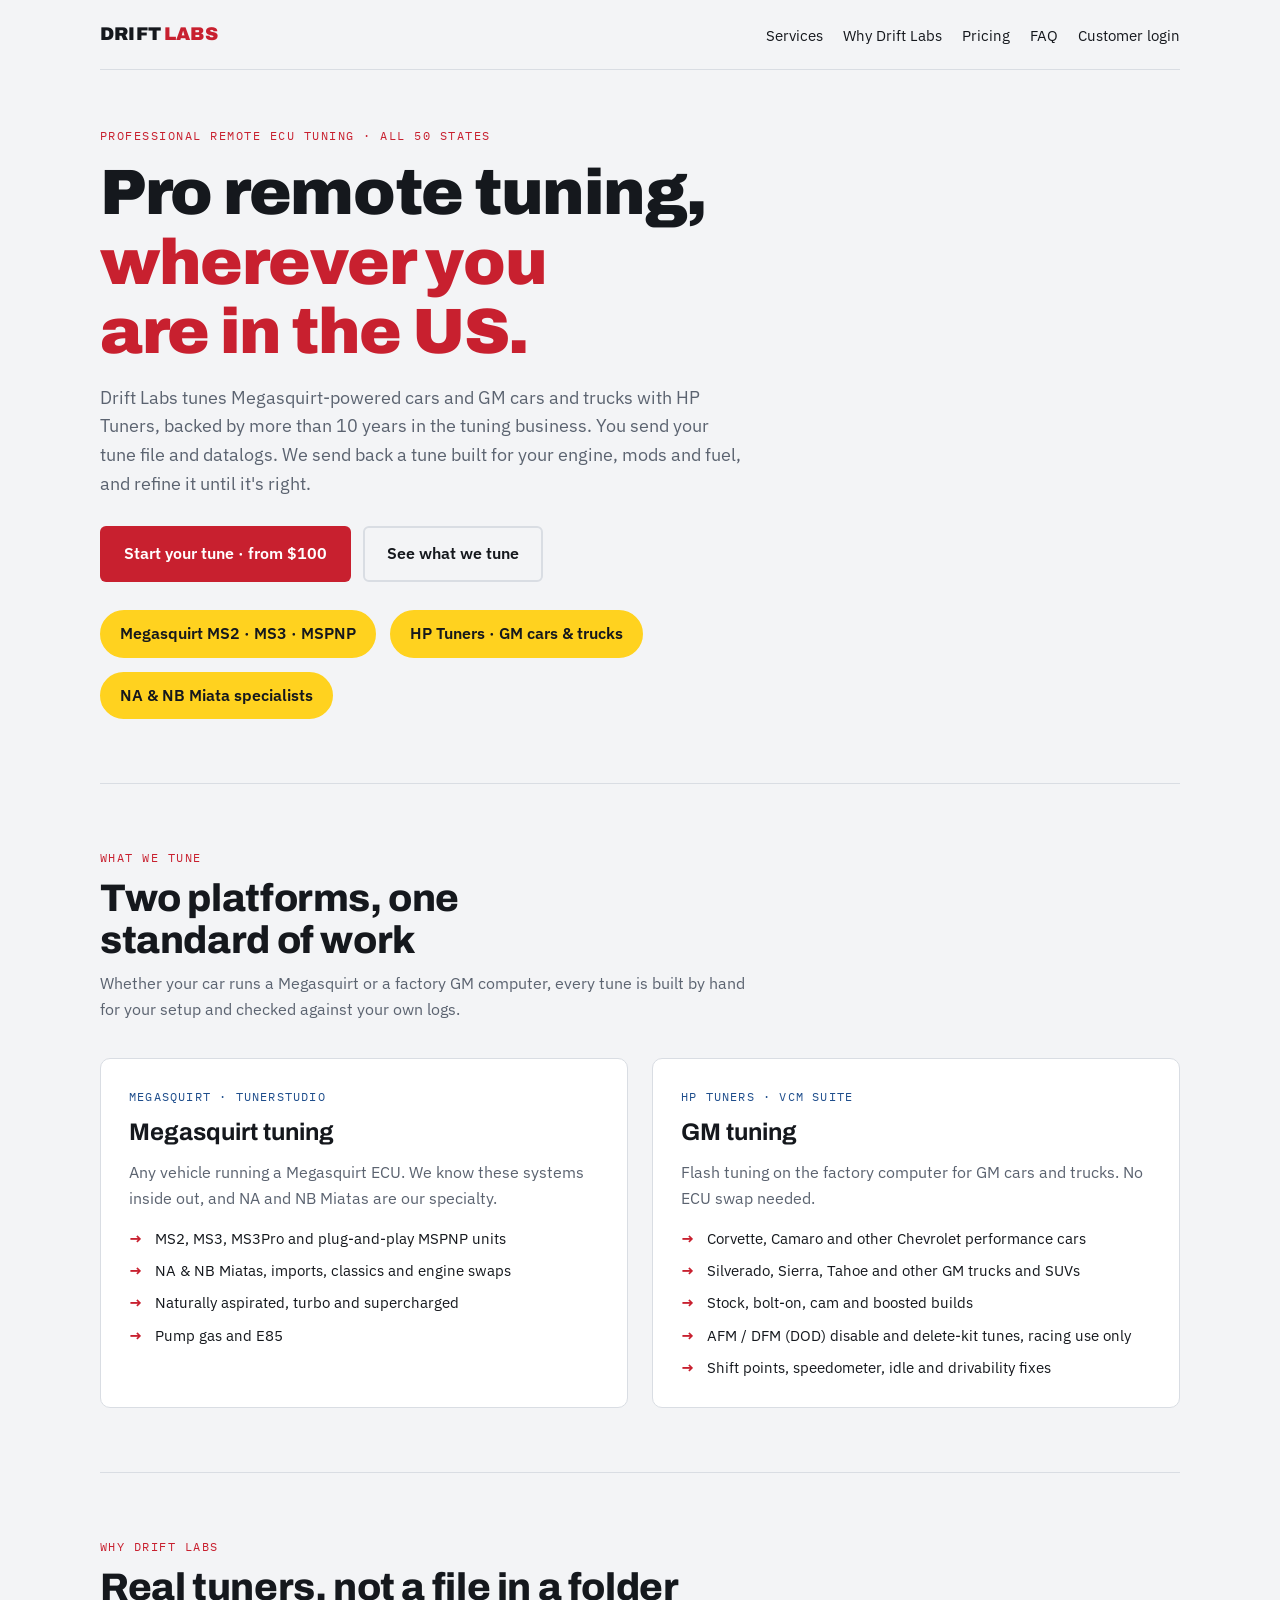
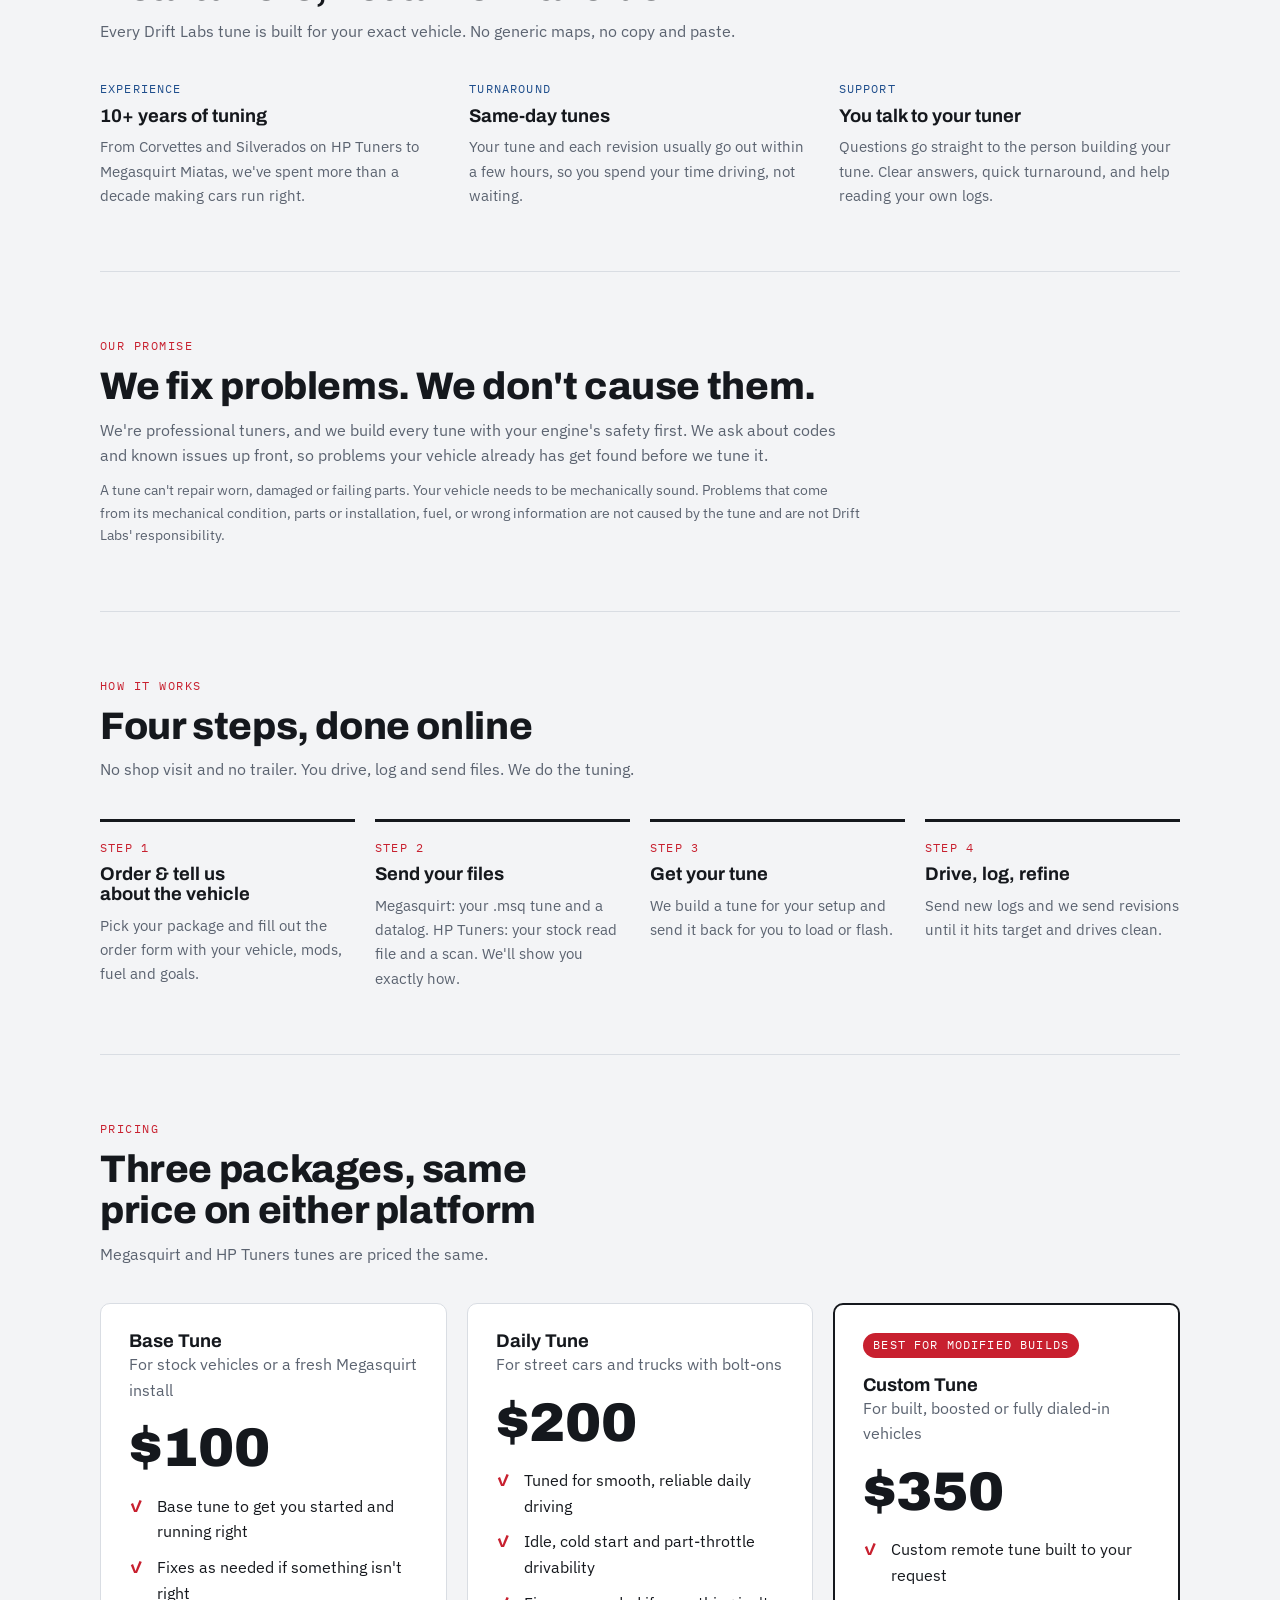
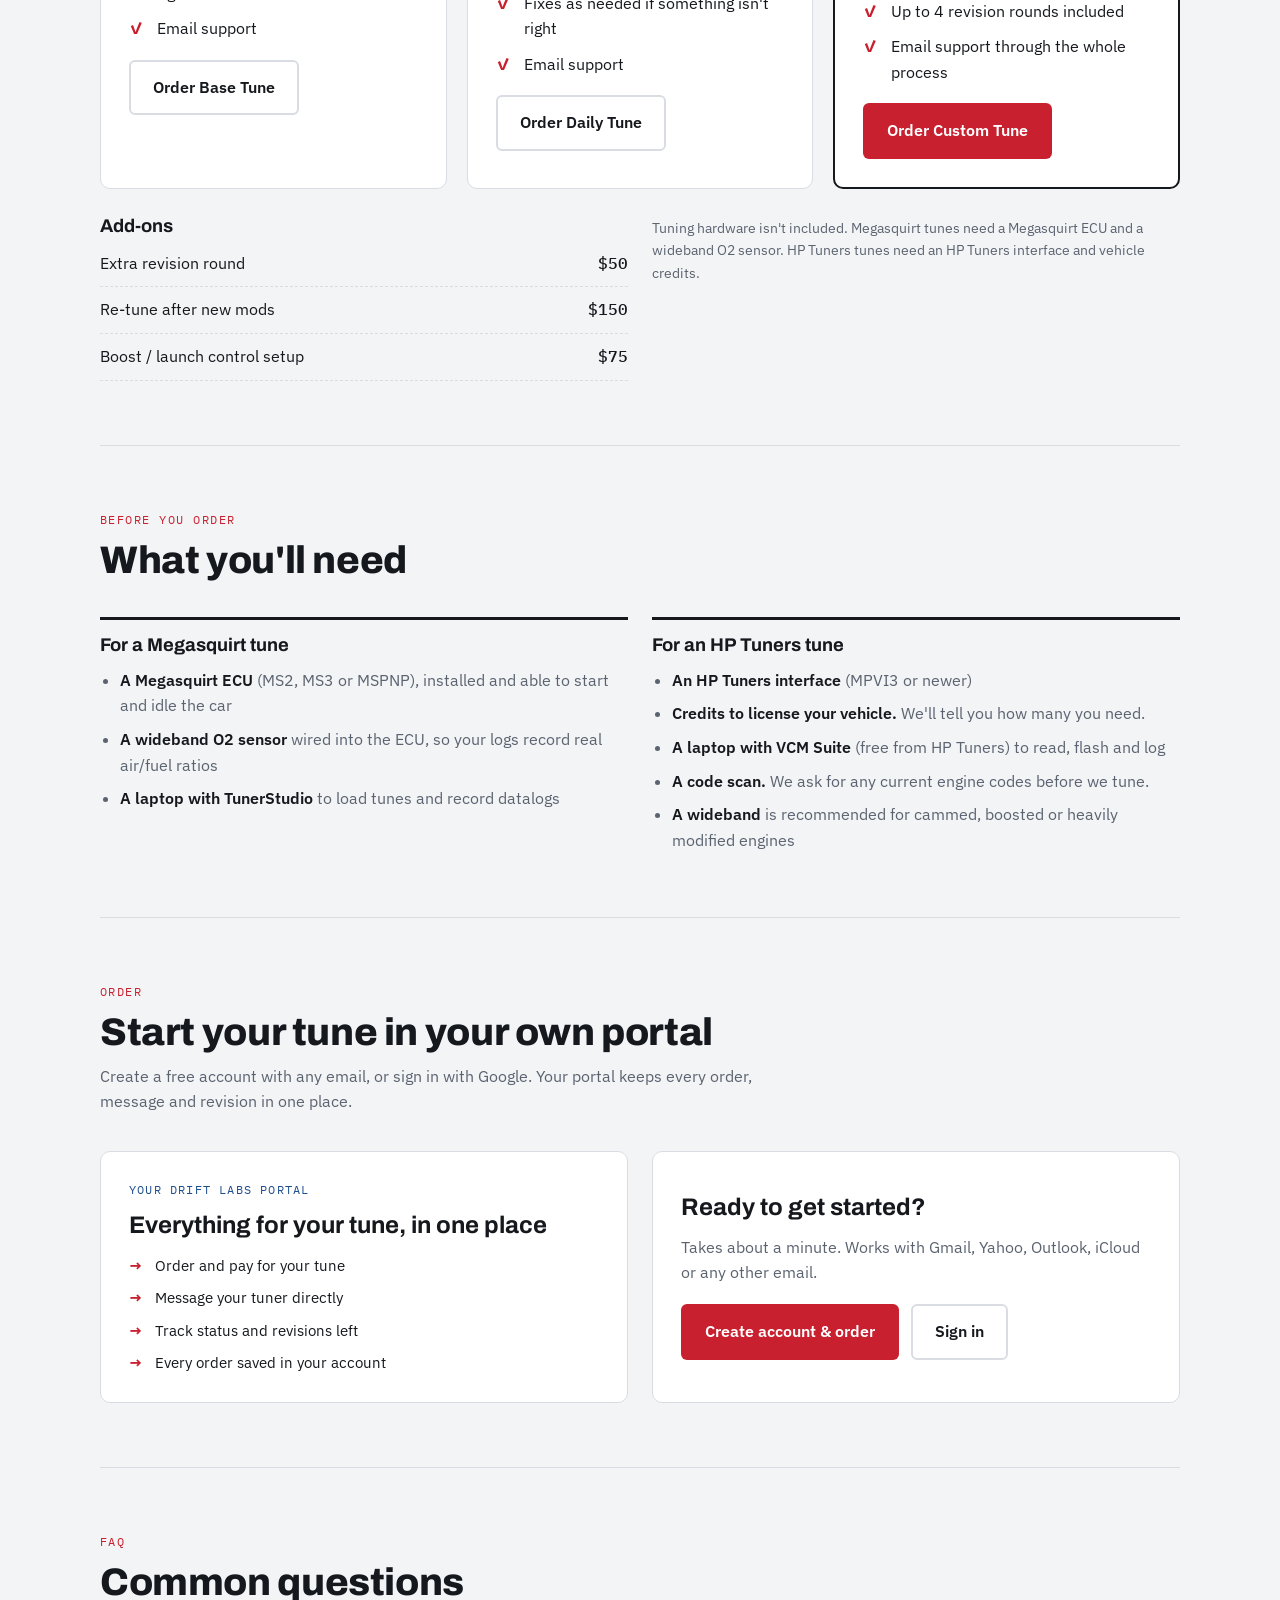
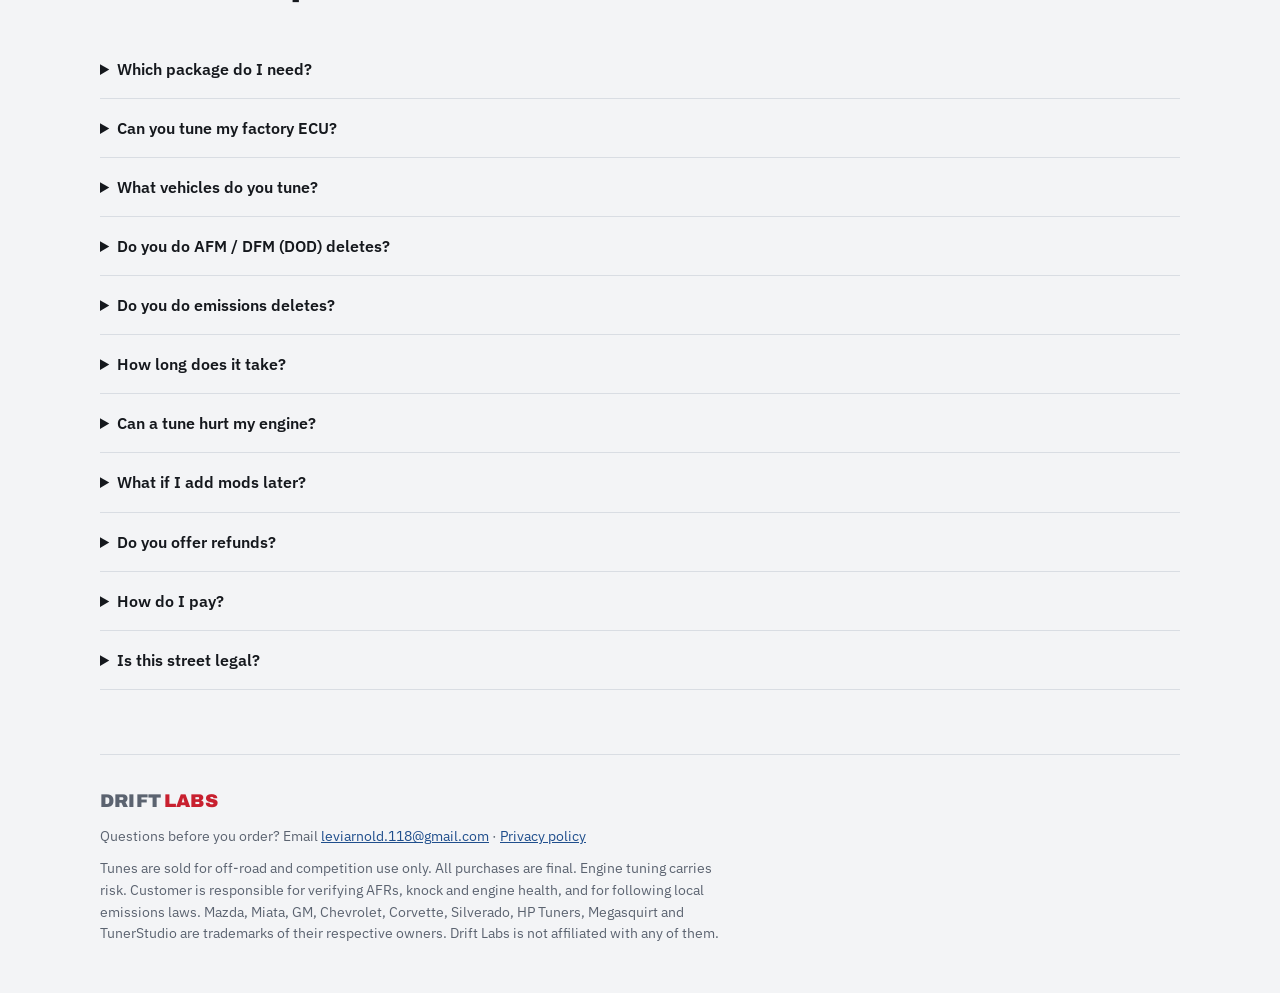
==== commit 3eb787d8: "Add mechanical condition statement, checkbox and homepage promise Co-Authored-By: Claude Opus 5.5 <n" ====
--- a/index.html
+++ b/index.html
@@ -13,7 +13,7 @@
 <meta property="og:image:width" content="1200">
 <meta property="og:image:height" content="630">
 <meta name="twitter:card" content="summary_large_image">
-<script type="application/ld+json">{"@context":"https://schema.org","@graph":[{"@type":"Service","name":"Remote ECU tuning","serviceType":"Remote ECU tuning","areaServed":{"@type":"Country","name":"United States"},"provider":{"@type":"Organization","name":"Drift Labs","url":"https://driftlabstuning.com/","email":"leviarnold.118@gmail.com"},"offers":[{"@type":"Offer","name":"Base Tune","price":"100","priceCurrency":"USD","url":"https://driftlabstuning.com/#pricing"},{"@type":"Offer","name":"Daily Tune","price":"200","priceCurrency":"USD","url":"https://driftlabstuning.com/#pricing"},{"@type":"Offer","name":"Custom Tune","price":"350","priceCurrency":"USD","url":"https://driftlabstuning.com/#pricing"}]},{"@type":"FAQPage","mainEntity":[{"@type":"Question","name":"Which package do I need?","acceptedAnswer":{"@type":"Answer","text":"The Base Tune gets a stock vehicle or a fresh Megasquirt install started and running right. The Daily Tune adds the drivability work a street car needs, like idle, cold start and part throttle. The Custom Tune is built around your exact goals, with up to four revision rounds. Built, cammed or boosted vehicles should get the Custom Tune."}},{"@type":"Question","name":"Can you tune my factory ECU?","acceptedAnswer":{"@type":"Answer","text":"For GM cars and trucks, yes. HP Tuners flashes the factory computer. Many older vehicles, like the NA and NB Miata, have factory ECUs that can't be reflashed, so they need a Megasquirt."}},{"@type":"Question","name":"What vehicles do you tune?","acceptedAnswer":{"@type":"Answer","text":"Any vehicle running a Megasquirt ECU, and GM cars and trucks supported by HP Tuners. Not sure if yours qualifies? Choose \"Not sure\" on the order form, or email us first."}},{"@type":"Question","name":"Do you do AFM / DFM (DOD) deletes?","acceptedAnswer":{"@type":"Answer","text":"Yes, on GM cars, trucks and SUVs, for racing use only. We can turn off cylinder deactivation in the tune, or tune a vehicle that has a full AFM/DFM delete kit (lifters, cam and valley cover) installed. List your parts in the order form."}},{"@type":"Question","name":"Do you do emissions deletes?","acceptedAnswer":{"@type":"Answer","text":"No. We don't write tunes that remove or disable emissions equipment such as catalytic converters, EGR or DPF systems."}},{"@type":"Question","name":"How long does it take?","acceptedAnswer":{"@type":"Answer","text":"Your tune usually goes out within a few hours of getting your files, and each revision within a few hours of getting your new logs. How long the whole process takes mostly depends on how quickly you can drive and log."}},{"@type":"Question","name":"What if I add mods later?","acceptedAnswer":{"@type":"Answer","text":"Bigger injectors, a cam, a new turbo or a big change in boost need a re-tune. Small bolt-ons often only need a revision round. Send us the details and we'll tell you which one you need."}},{"@type":"Question","name":"Do you offer refunds?","acceptedAnswer":{"@type":"Answer","text":"No. All purchases are final and we don't offer refunds."}},{"@type":"Question","name":"How do I pay?","acceptedAnswer":{"@type":"Answer","text":"Checkout runs through Stripe, so you can pay with any major card, Apple Pay or Google Pay. Your card details go to Stripe and never touch this site."}},{"@type":"Question","name":"Is this street legal?","acceptedAnswer":{"@type":"Answer","text":"Tunes are sold for off-road and competition use only. Check your state's emissions and inspection rules before driving a modified vehicle on public roads."}}]}]}</script>
+<script type="application/ld+json">{"@context":"https://schema.org","@graph":[{"@type":"Service","name":"Remote ECU tuning","serviceType":"Remote ECU tuning","areaServed":{"@type":"Country","name":"United States"},"provider":{"@type":"Organization","name":"Drift Labs","url":"https://driftlabstuning.com/","email":"leviarnold.118@gmail.com"},"offers":[{"@type":"Offer","name":"Base Tune","price":"100","priceCurrency":"USD","url":"https://driftlabstuning.com/#pricing"},{"@type":"Offer","name":"Daily Tune","price":"200","priceCurrency":"USD","url":"https://driftlabstuning.com/#pricing"},{"@type":"Offer","name":"Custom Tune","price":"350","priceCurrency":"USD","url":"https://driftlabstuning.com/#pricing"}]},{"@type":"FAQPage","mainEntity":[{"@type":"Question","name":"Which package do I need?","acceptedAnswer":{"@type":"Answer","text":"The Base Tune gets a stock vehicle or a fresh Megasquirt install started and running right. The Daily Tune adds the drivability work a street car needs, like idle, cold start and part throttle. The Custom Tune is built around your exact goals, with up to four revision rounds. Built, cammed or boosted vehicles should get the Custom Tune."}},{"@type":"Question","name":"Can you tune my factory ECU?","acceptedAnswer":{"@type":"Answer","text":"For GM cars and trucks, yes. HP Tuners flashes the factory computer. Many older vehicles, like the NA and NB Miata, have factory ECUs that can't be reflashed, so they need a Megasquirt."}},{"@type":"Question","name":"What vehicles do you tune?","acceptedAnswer":{"@type":"Answer","text":"Any vehicle running a Megasquirt ECU, and GM cars and trucks supported by HP Tuners. Not sure if yours qualifies? Choose \"Not sure\" on the order form, or email us first."}},{"@type":"Question","name":"Do you do AFM / DFM (DOD) deletes?","acceptedAnswer":{"@type":"Answer","text":"Yes, on GM cars, trucks and SUVs, for racing use only. We can turn off cylinder deactivation in the tune, or tune a vehicle that has a full AFM/DFM delete kit (lifters, cam and valley cover) installed. List your parts in the order form."}},{"@type":"Question","name":"Do you do emissions deletes?","acceptedAnswer":{"@type":"Answer","text":"No. We don't write tunes that remove or disable emissions equipment such as catalytic converters, EGR or DPF systems."}},{"@type":"Question","name":"How long does it take?","acceptedAnswer":{"@type":"Answer","text":"Your tune usually goes out within a few hours of getting your files, and each revision within a few hours of getting your new logs. How long the whole process takes mostly depends on how quickly you can drive and log."}},{"@type":"Question","name":"Can a tune hurt my engine?","acceptedAnswer":{"@type":"Answer","text":"We build every tune conservatively, with your engine's safety first, and check it against your own logs. Engine trouble usually traces back to something mechanical, like worn parts, low fuel pressure, vacuum leaks or bad sensors. That's why we ask about codes and known problems before we start. A tune can't repair a mechanical problem, so your vehicle needs to be in good shape first."}},{"@type":"Question","name":"What if I add mods later?","acceptedAnswer":{"@type":"Answer","text":"Bigger injectors, a cam, a new turbo or a big change in boost need a re-tune. Small bolt-ons often only need a revision round. Send us the details and we'll tell you which one you need."}},{"@type":"Question","name":"Do you offer refunds?","acceptedAnswer":{"@type":"Answer","text":"No. All purchases are final and we don't offer refunds."}},{"@type":"Question","name":"How do I pay?","acceptedAnswer":{"@type":"Answer","text":"Checkout runs through Stripe, so you can pay with any major card, Apple Pay or Google Pay. Your card details go to Stripe and never touch this site."}},{"@type":"Question","name":"Is this street legal?","acceptedAnswer":{"@type":"Answer","text":"Tunes are sold for off-road and competition use only. Check your state's emissions and inspection rules before driving a modified vehicle on public roads."}}]}]}</script>
 <meta property="og:title" content="Drift Labs | Professional Remote Megasquirt &amp; HP Tuners Tuning">
 <meta property="og:description" content="Remote Megasquirt and HP Tuners (GM) tuning anywhere in the US. 10+ years in the tuning business. Tunes from $100.">
 <style>[hidden]{display:none!important}body{margin:0}img{max-width:100%}</style>
@@ -258,6 +258,15 @@
     </div>
   </section>
 
+  <section id="safety">
+    <div class="sec-head" style="margin-bottom:0;max-width:760px">
+      <div class="eyebrow">Our promise</div>
+      <h2>We fix problems. We don't cause them.</h2>
+      <p class="muted">We're professional tuners, and we build every tune with your engine's safety first. We ask about codes and known issues up front, so problems your vehicle already has get found before we tune it.</p>
+      <p class="note">A tune can't repair worn, damaged or failing parts. Your vehicle needs to be mechanically sound. Problems that come from its mechanical condition, parts or installation, fuel, or wrong information are not caused by the tune and are not Drift Labs' responsibility.</p>
+    </div>
+  </section>
+
   <section id="how">
     <div class="sec-head">
       <div class="eyebrow">How it works</div>
@@ -392,6 +401,7 @@
       <details><summary>Do you do AFM / DFM (DOD) deletes?</summary><p>Yes, on GM cars, trucks and SUVs, for racing use only. We can turn off cylinder deactivation in the tune, or tune a vehicle that has a full AFM/DFM delete kit (lifters, cam and valley cover) installed. List your parts in the order form.</p></details>
       <details><summary>Do you do emissions deletes?</summary><p>No. We don't write tunes that remove or disable emissions equipment such as catalytic converters, EGR or DPF systems.</p></details>
       <details><summary>How long does it take?</summary><p>Your tune usually goes out within a few hours of getting your files, and each revision within a few hours of getting your new logs. How long the whole process takes mostly depends on how quickly you can drive and log.</p></details>
+      <details><summary>Can a tune hurt my engine?</summary><p>We build every tune conservatively, with your engine's safety first, and check it against your own logs. Engine trouble usually traces back to something mechanical, like worn parts, low fuel pressure, vacuum leaks or bad sensors. That's why we ask about codes and known problems before we start. A tune can't repair a mechanical problem, so your vehicle needs to be in good shape first.</p></details>
       <details><summary>What if I add mods later?</summary><p>Bigger injectors, a cam, a new turbo or a big change in boost need a re-tune. Small bolt-ons often only need a revision round. Send us the details and we'll tell you which one you need.</p></details>
       <details><summary>Do you offer refunds?</summary><p>No. All purchases are final and we don't offer refunds.</p></details>
       <details><summary>How do I pay?</summary><p>Checkout runs through Stripe, so you can pay with any major card, Apple Pay or Google Pay. Your card details go to Stripe and never touch this site.</p></details>
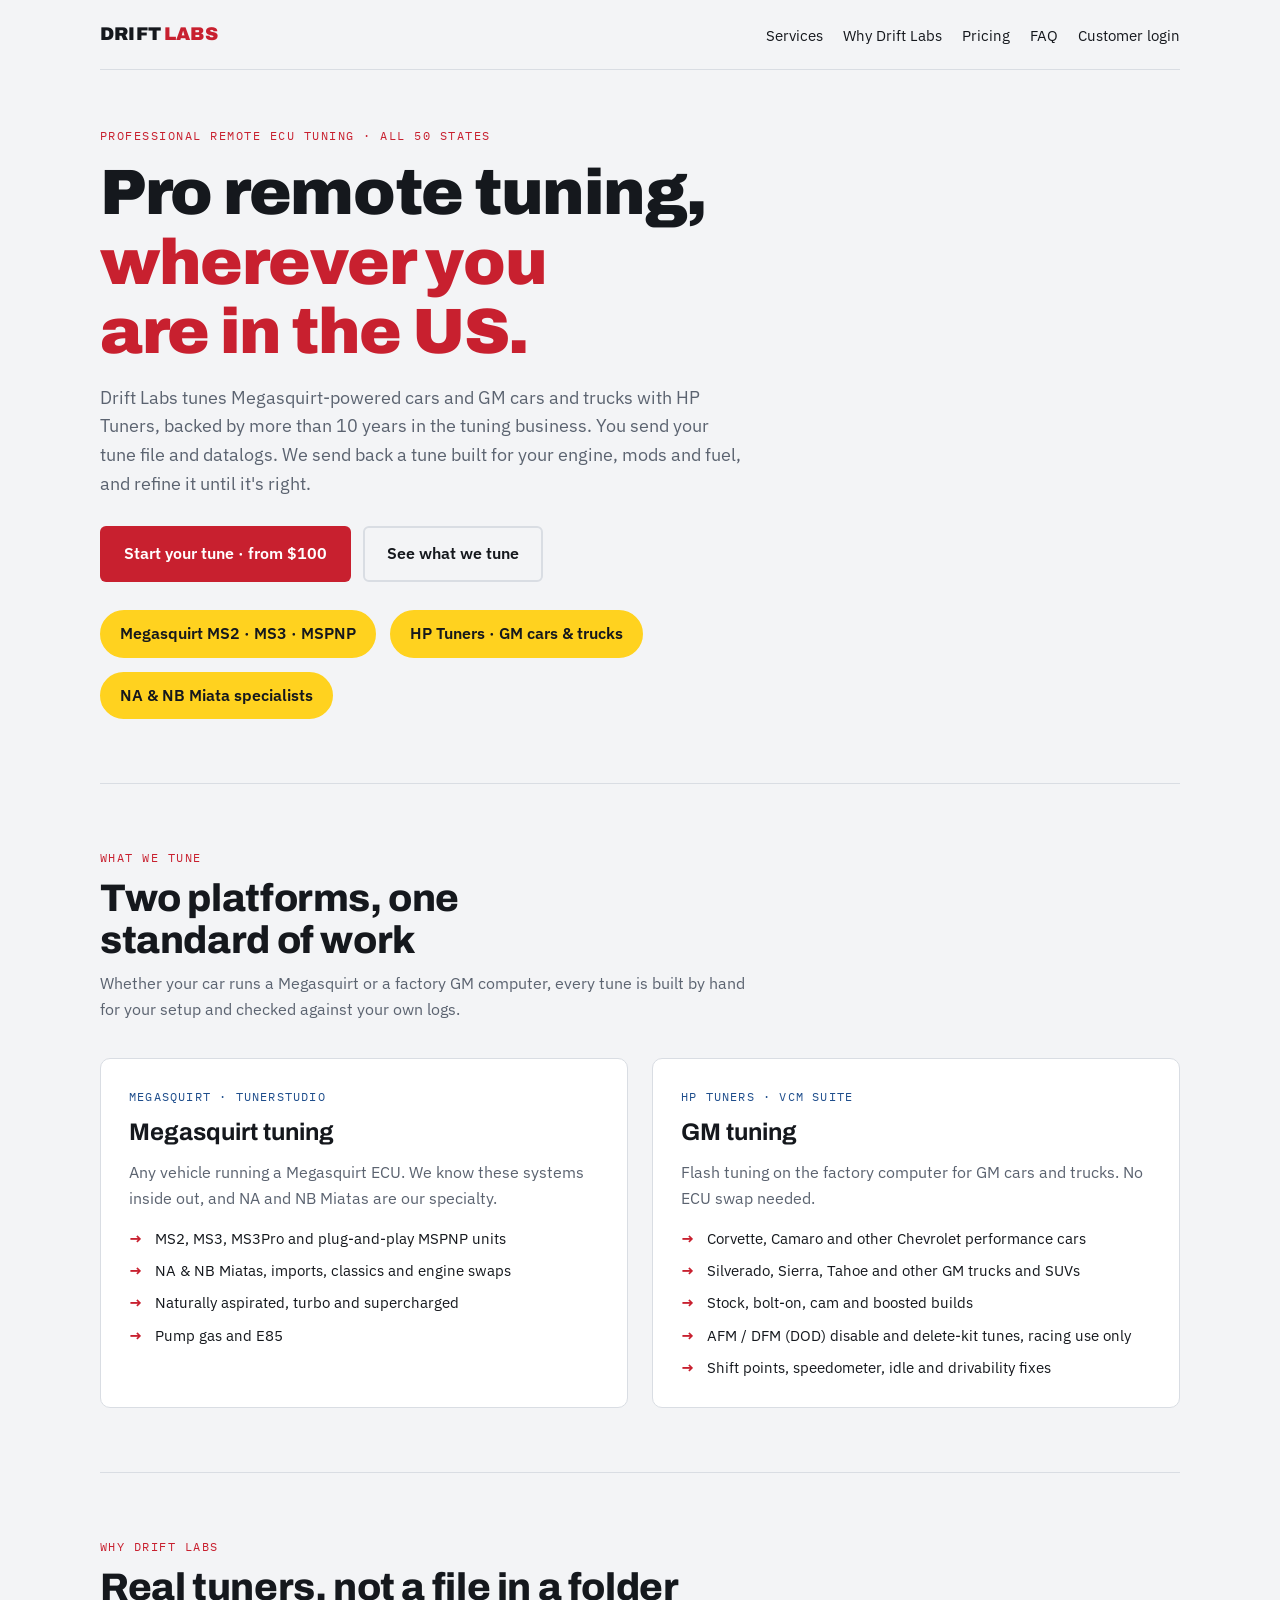
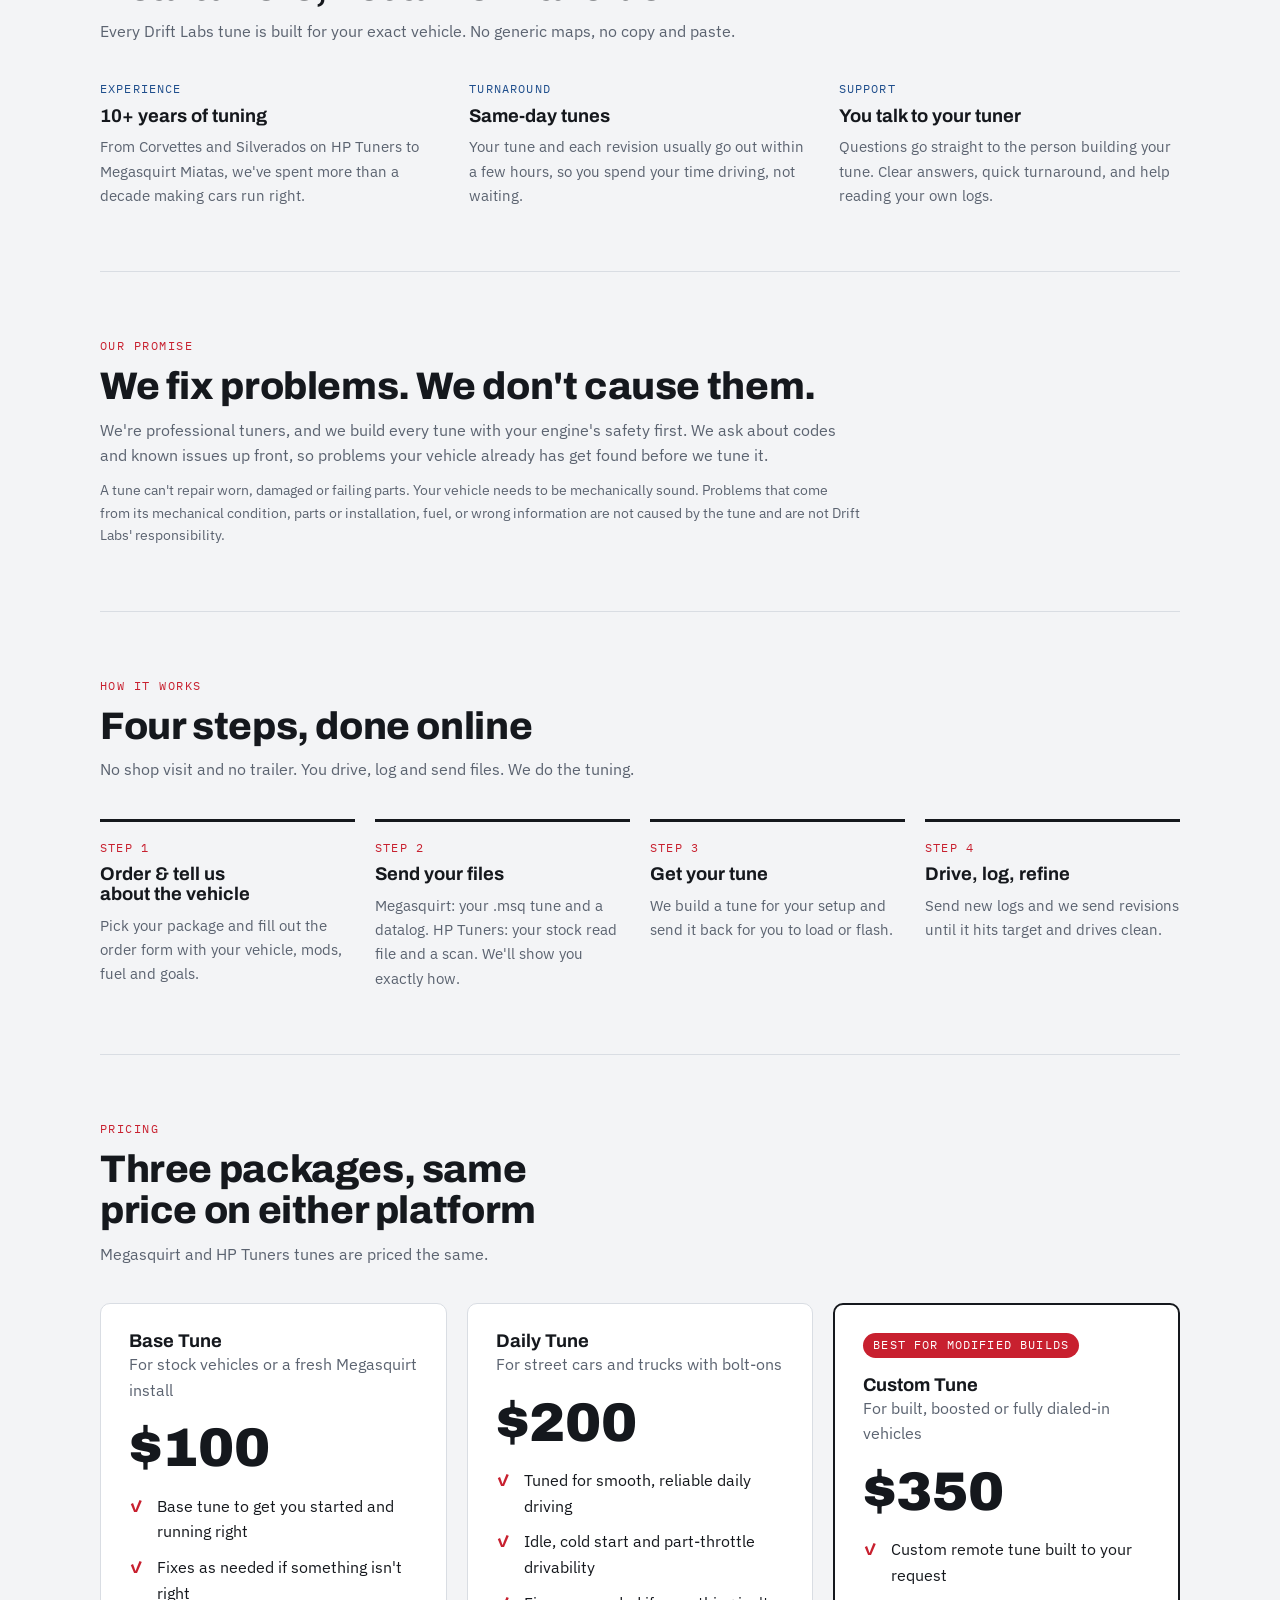
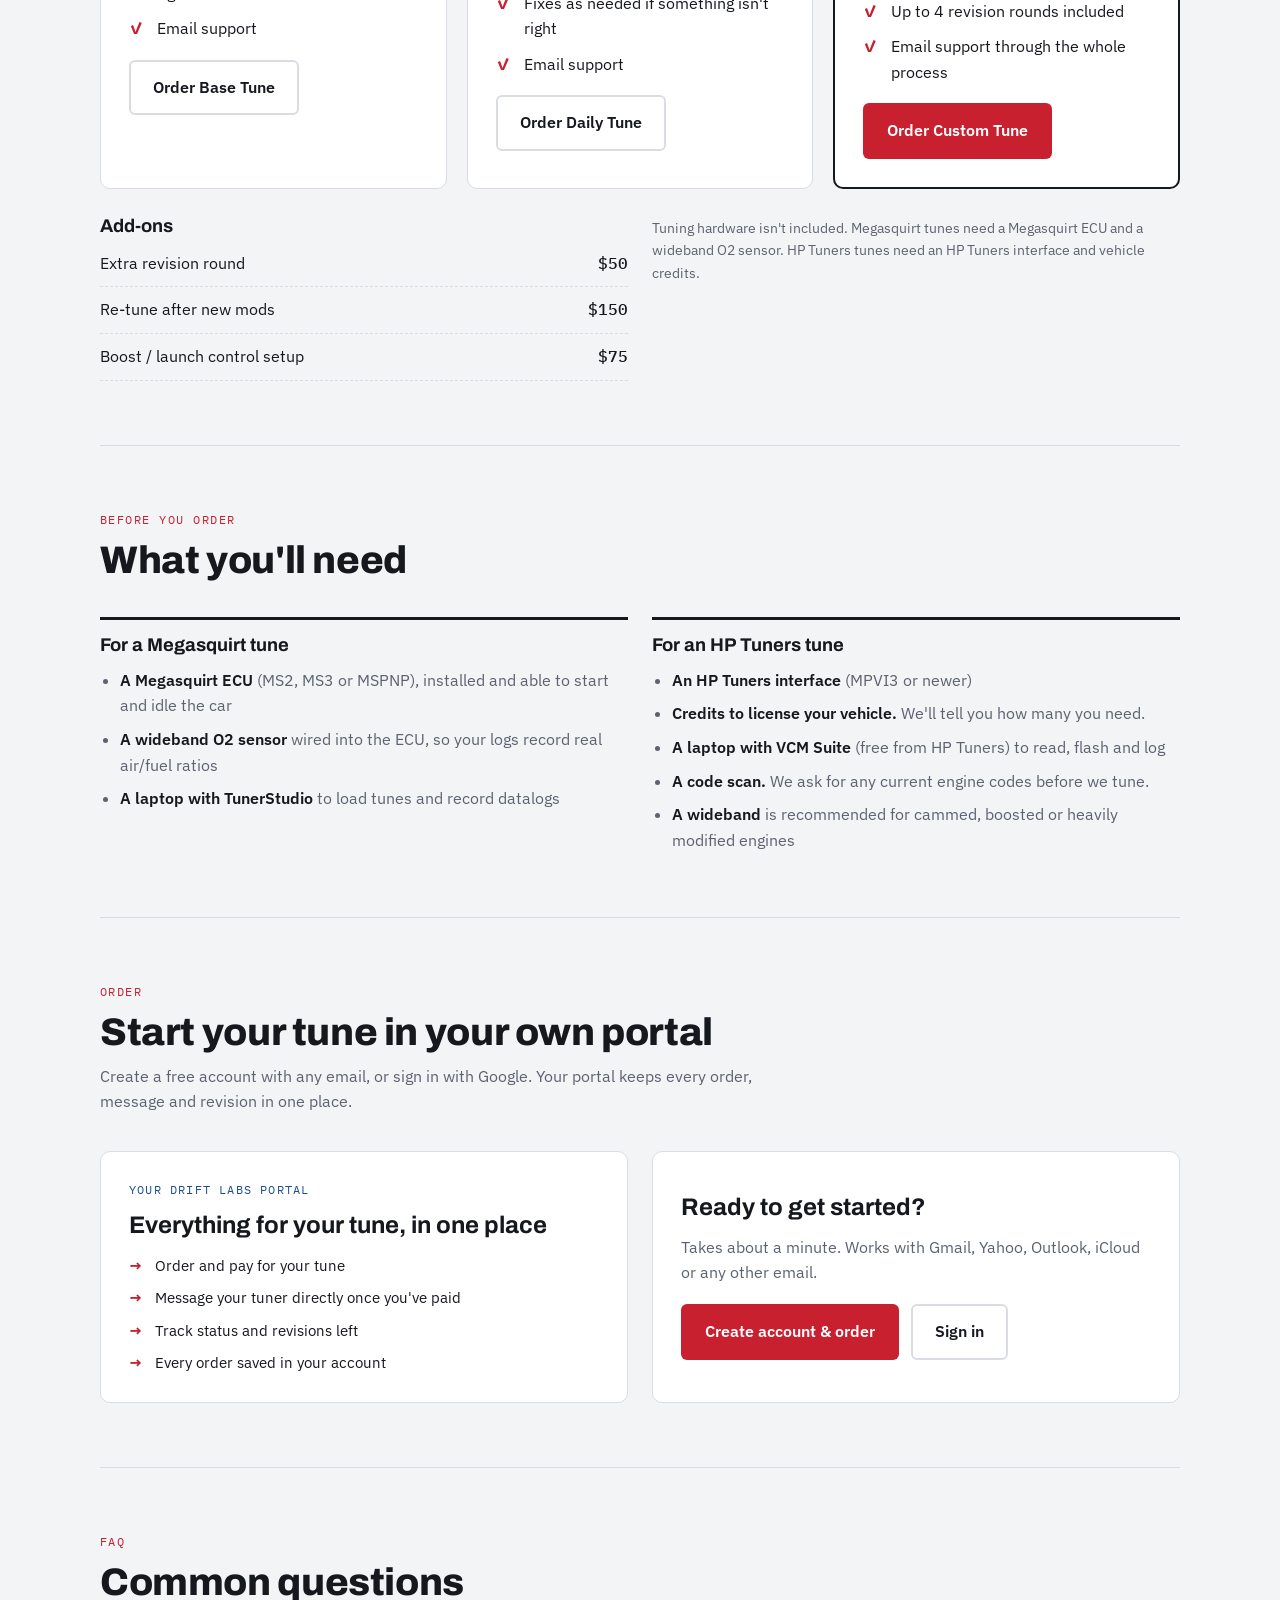
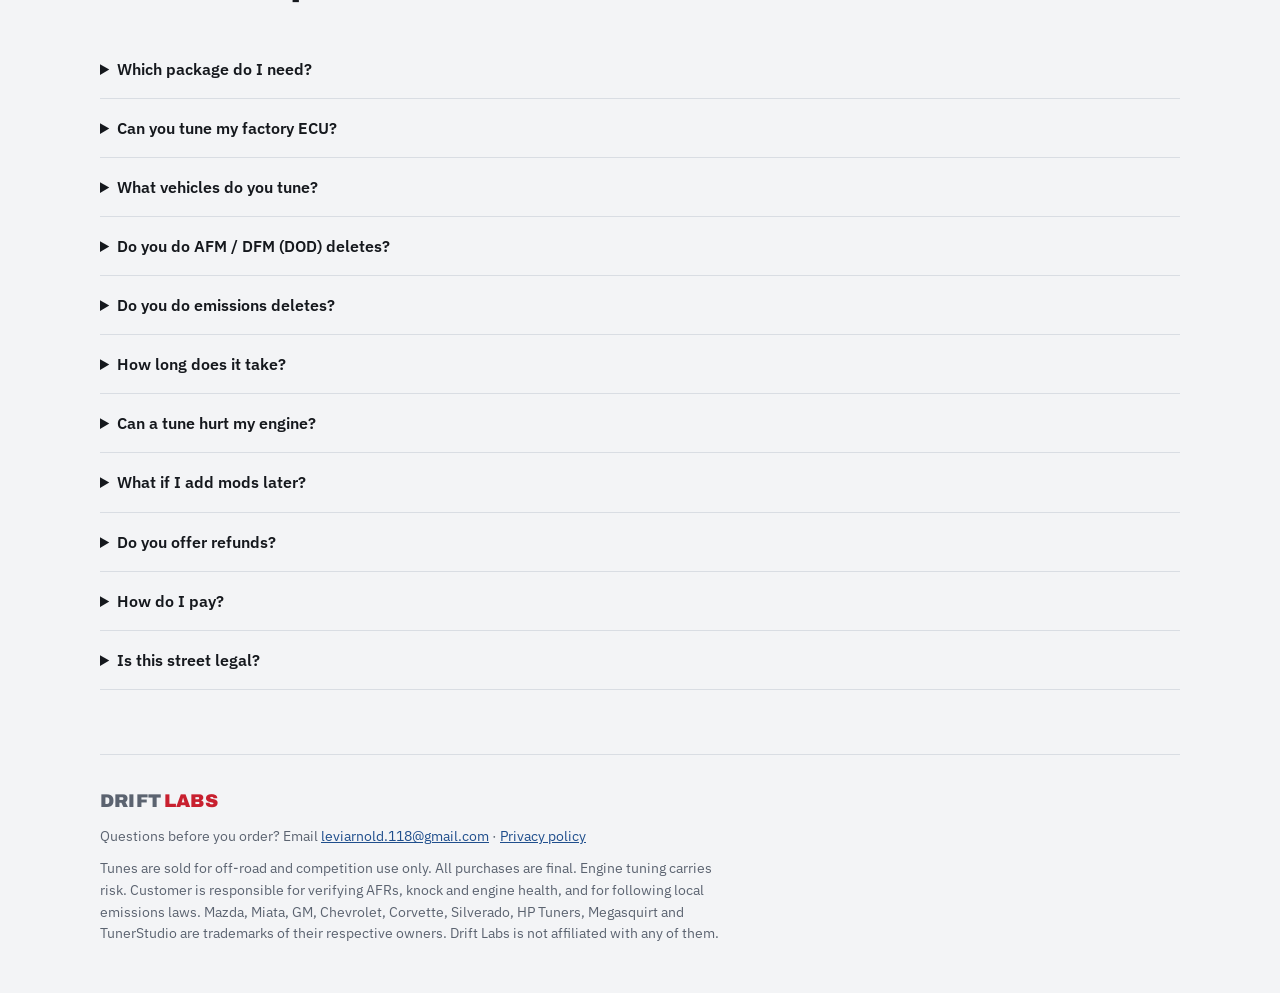
==== commit 58793cce: "Lock messaging until the order is paid Co-Authored-By: Claude Opus 5.5 <noreply@anthropic.com>" ====
--- a/index.html
+++ b/index.html
@@ -373,7 +373,7 @@
         <h3>Everything for your tune, in one place</h3>
         <ul>
           <li>Order and pay for your tune</li>
-          <li>Message your tuner directly</li>
+          <li>Message your tuner directly once you've paid</li>
           <li>Track status and revisions left</li>
           <li>Every order saved in your account</li>
         </ul>
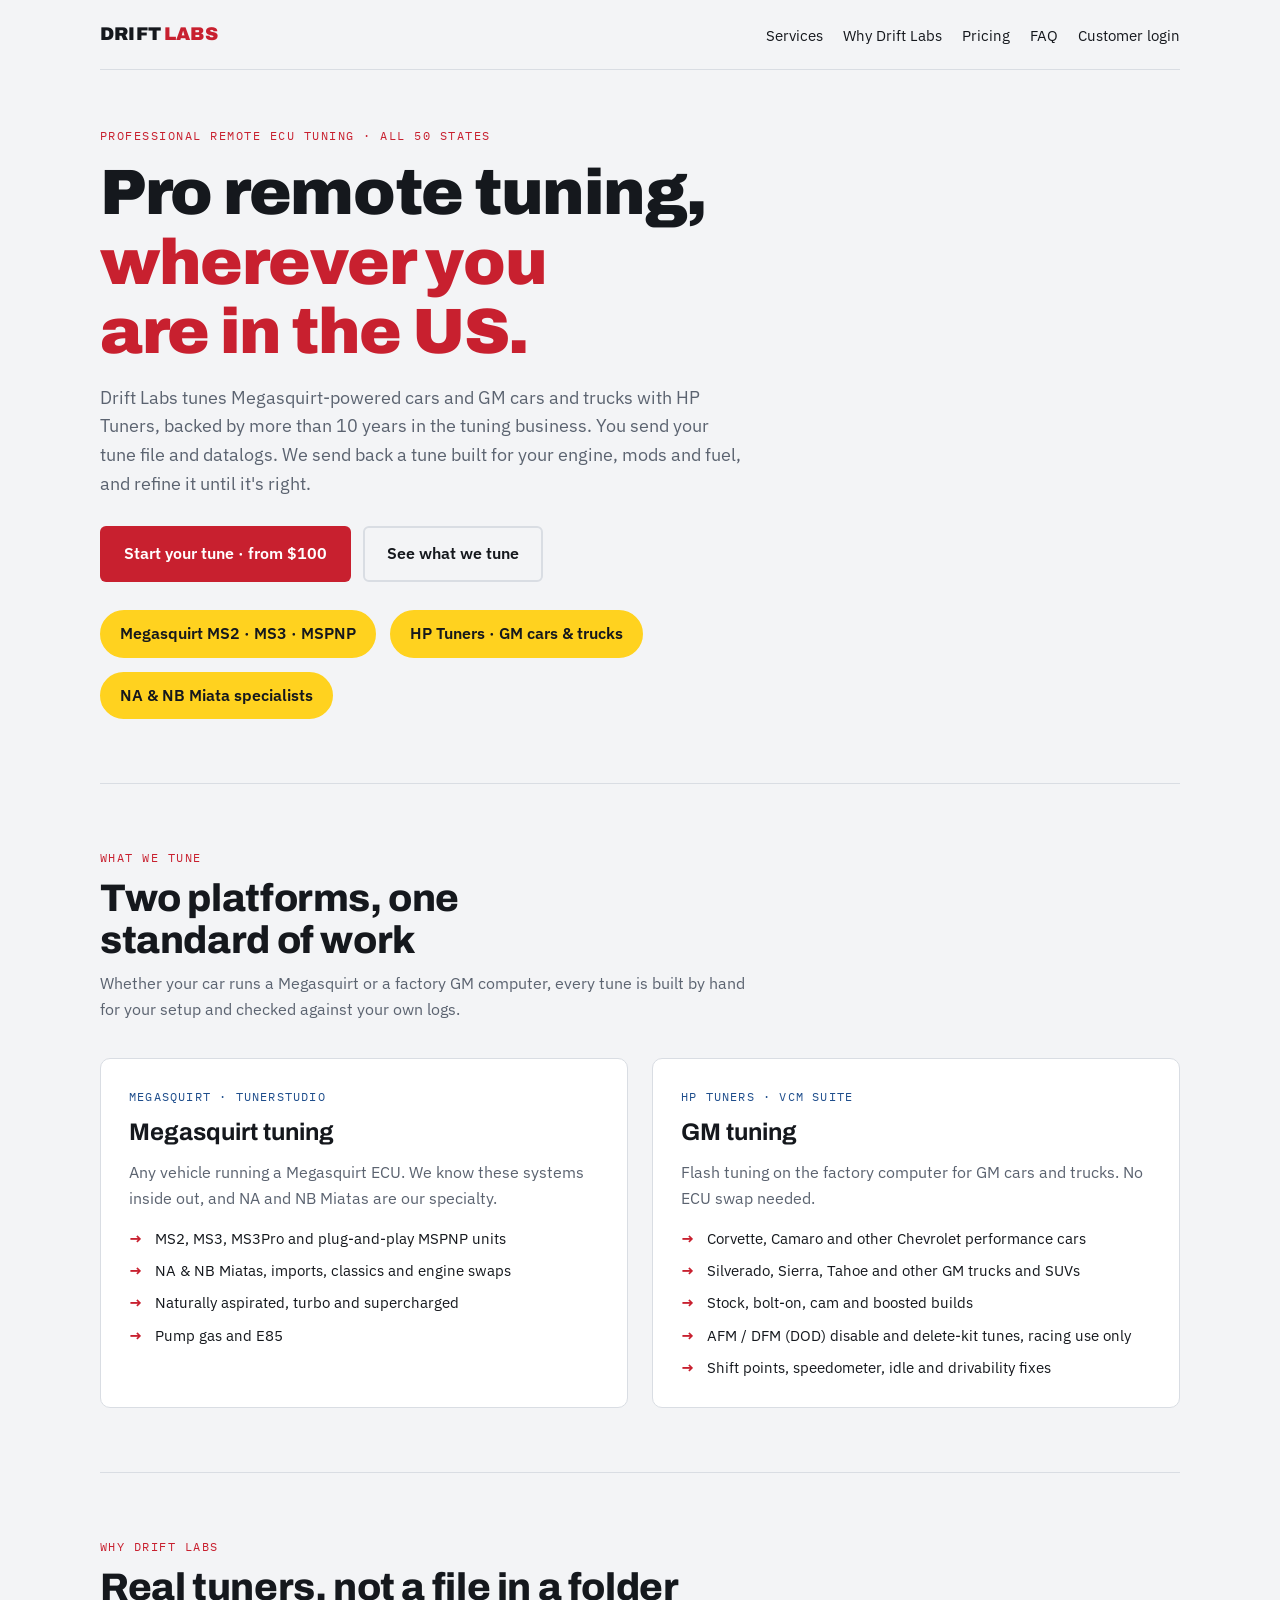
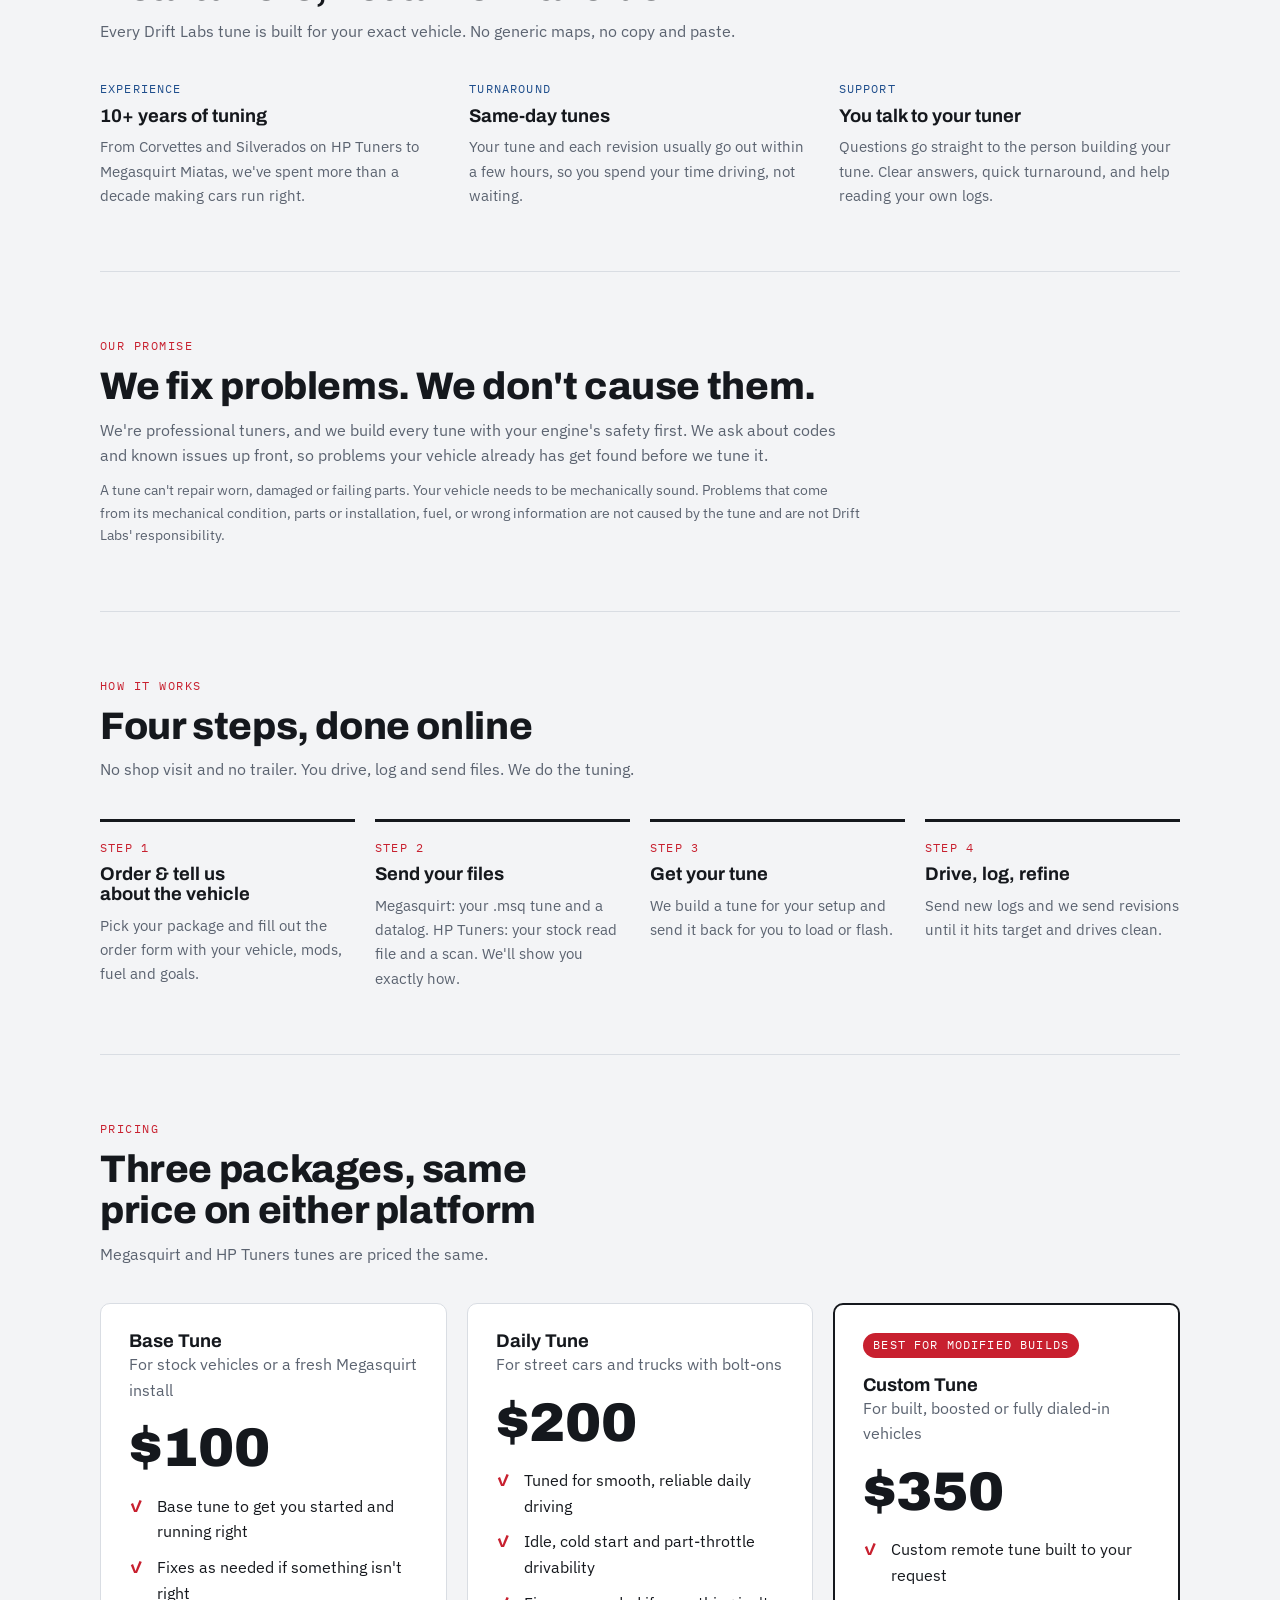
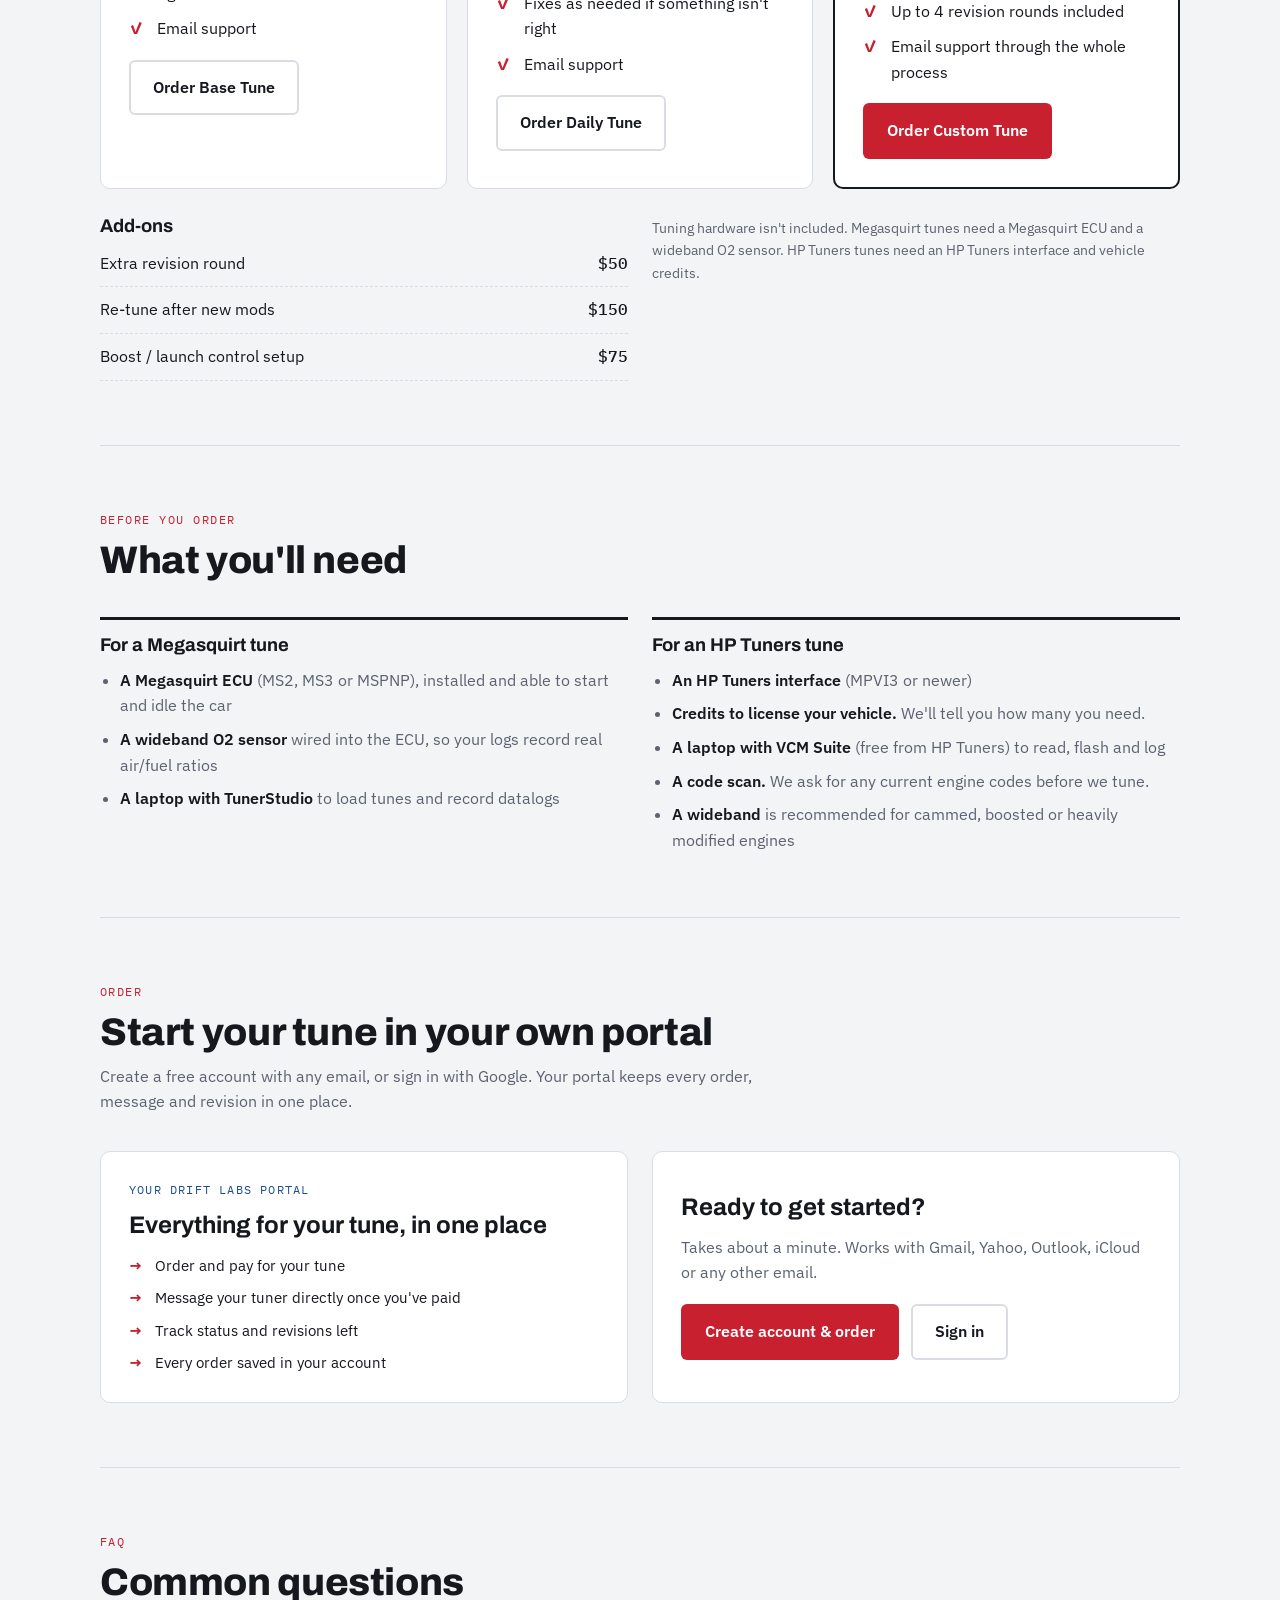
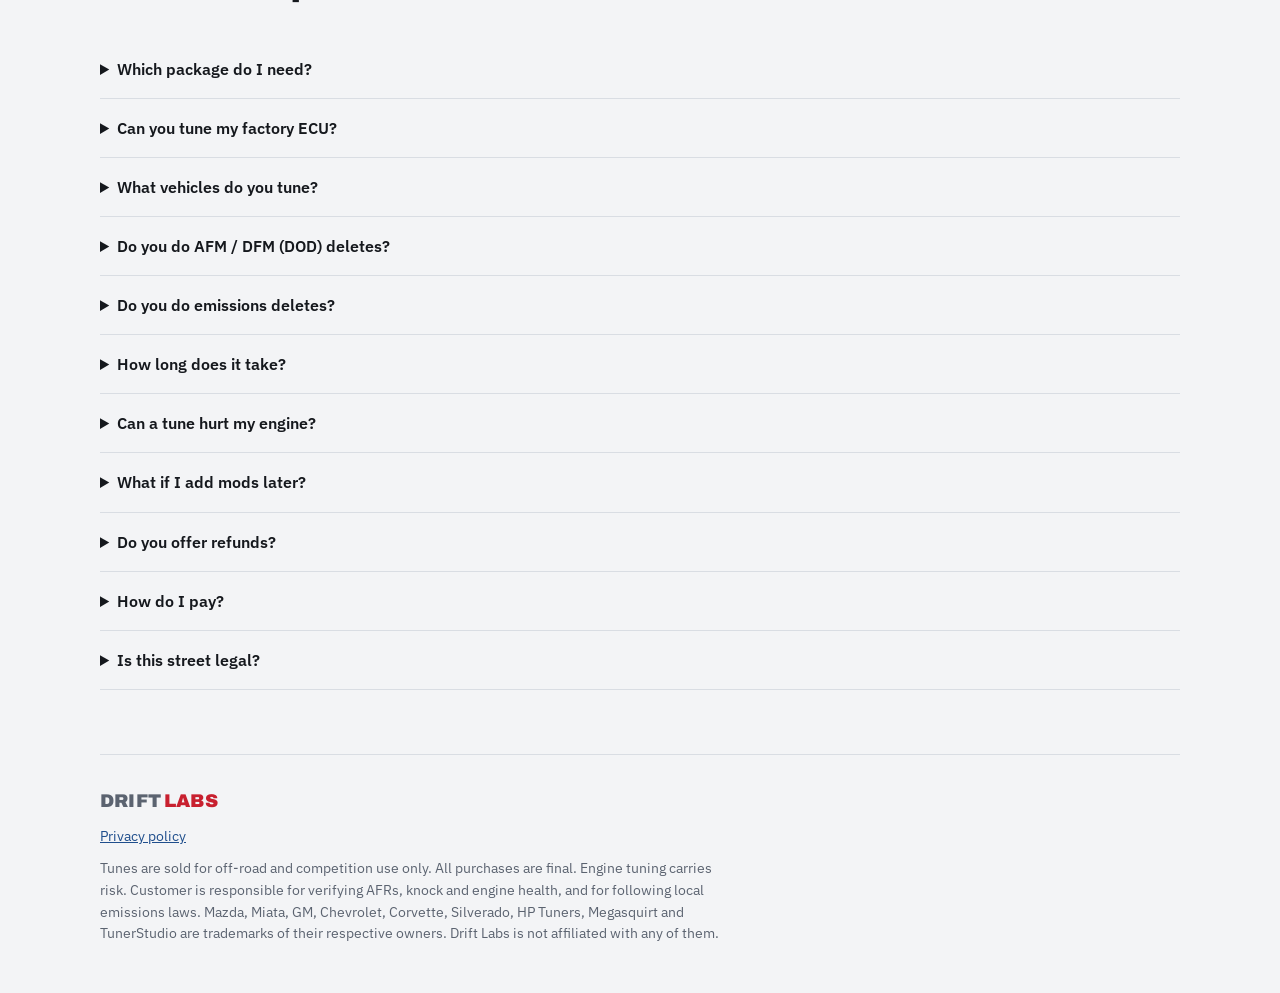
==== commit 3c270965: "Remove public email from homepage Co-Authored-By: Claude Opus 5.5 <noreply@anthropic.com>" ====
--- a/index.html
+++ b/index.html
@@ -13,7 +13,7 @@
 <meta property="og:image:width" content="1200">
 <meta property="og:image:height" content="630">
 <meta name="twitter:card" content="summary_large_image">
-<script type="application/ld+json">{"@context":"https://schema.org","@graph":[{"@type":"Service","name":"Remote ECU tuning","serviceType":"Remote ECU tuning","areaServed":{"@type":"Country","name":"United States"},"provider":{"@type":"Organization","name":"Drift Labs","url":"https://driftlabstuning.com/","email":"leviarnold.118@gmail.com"},"offers":[{"@type":"Offer","name":"Base Tune","price":"100","priceCurrency":"USD","url":"https://driftlabstuning.com/#pricing"},{"@type":"Offer","name":"Daily Tune","price":"200","priceCurrency":"USD","url":"https://driftlabstuning.com/#pricing"},{"@type":"Offer","name":"Custom Tune","price":"350","priceCurrency":"USD","url":"https://driftlabstuning.com/#pricing"}]},{"@type":"FAQPage","mainEntity":[{"@type":"Question","name":"Which package do I need?","acceptedAnswer":{"@type":"Answer","text":"The Base Tune gets a stock vehicle or a fresh Megasquirt install started and running right. The Daily Tune adds the drivability work a street car needs, like idle, cold start and part throttle. The Custom Tune is built around your exact goals, with up to four revision rounds. Built, cammed or boosted vehicles should get the Custom Tune."}},{"@type":"Question","name":"Can you tune my factory ECU?","acceptedAnswer":{"@type":"Answer","text":"For GM cars and trucks, yes. HP Tuners flashes the factory computer. Many older vehicles, like the NA and NB Miata, have factory ECUs that can't be reflashed, so they need a Megasquirt."}},{"@type":"Question","name":"What vehicles do you tune?","acceptedAnswer":{"@type":"Answer","text":"Any vehicle running a Megasquirt ECU, and GM cars and trucks supported by HP Tuners. Not sure if yours qualifies? Choose \"Not sure\" on the order form, or email us first."}},{"@type":"Question","name":"Do you do AFM / DFM (DOD) deletes?","acceptedAnswer":{"@type":"Answer","text":"Yes, on GM cars, trucks and SUVs, for racing use only. We can turn off cylinder deactivation in the tune, or tune a vehicle that has a full AFM/DFM delete kit (lifters, cam and valley cover) installed. List your parts in the order form."}},{"@type":"Question","name":"Do you do emissions deletes?","acceptedAnswer":{"@type":"Answer","text":"No. We don't write tunes that remove or disable emissions equipment such as catalytic converters, EGR or DPF systems."}},{"@type":"Question","name":"How long does it take?","acceptedAnswer":{"@type":"Answer","text":"Your tune usually goes out within a few hours of getting your files, and each revision within a few hours of getting your new logs. How long the whole process takes mostly depends on how quickly you can drive and log."}},{"@type":"Question","name":"Can a tune hurt my engine?","acceptedAnswer":{"@type":"Answer","text":"We build every tune conservatively, with your engine's safety first, and check it against your own logs. Engine trouble usually traces back to something mechanical, like worn parts, low fuel pressure, vacuum leaks or bad sensors. That's why we ask about codes and known problems before we start. A tune can't repair a mechanical problem, so your vehicle needs to be in good shape first."}},{"@type":"Question","name":"What if I add mods later?","acceptedAnswer":{"@type":"Answer","text":"Bigger injectors, a cam, a new turbo or a big change in boost need a re-tune. Small bolt-ons often only need a revision round. Send us the details and we'll tell you which one you need."}},{"@type":"Question","name":"Do you offer refunds?","acceptedAnswer":{"@type":"Answer","text":"No. All purchases are final and we don't offer refunds."}},{"@type":"Question","name":"How do I pay?","acceptedAnswer":{"@type":"Answer","text":"Checkout runs through Stripe, so you can pay with any major card, Apple Pay or Google Pay. Your card details go to Stripe and never touch this site."}},{"@type":"Question","name":"Is this street legal?","acceptedAnswer":{"@type":"Answer","text":"Tunes are sold for off-road and competition use only. Check your state's emissions and inspection rules before driving a modified vehicle on public roads."}}]}]}</script>
+<script type="application/ld+json">{"@context":"https://schema.org","@graph":[{"@type":"Service","name":"Remote ECU tuning","serviceType":"Remote ECU tuning","areaServed":{"@type":"Country","name":"United States"},"provider":{"@type":"Organization","name":"Drift Labs","url":"https://driftlabstuning.com/"},"offers":[{"@type":"Offer","name":"Base Tune","price":"100","priceCurrency":"USD","url":"https://driftlabstuning.com/#pricing"},{"@type":"Offer","name":"Daily Tune","price":"200","priceCurrency":"USD","url":"https://driftlabstuning.com/#pricing"},{"@type":"Offer","name":"Custom Tune","price":"350","priceCurrency":"USD","url":"https://driftlabstuning.com/#pricing"}]},{"@type":"FAQPage","mainEntity":[{"@type":"Question","name":"Which package do I need?","acceptedAnswer":{"@type":"Answer","text":"The Base Tune gets a stock vehicle or a fresh Megasquirt install started and running right. The Daily Tune adds the drivability work a street car needs, like idle, cold start and part throttle. The Custom Tune is built around your exact goals, with up to four revision rounds. Built, cammed or boosted vehicles should get the Custom Tune."}},{"@type":"Question","name":"Can you tune my factory ECU?","acceptedAnswer":{"@type":"Answer","text":"For GM cars and trucks, yes. HP Tuners flashes the factory computer. Many older vehicles, like the NA and NB Miata, have factory ECUs that can't be reflashed, so they need a Megasquirt."}},{"@type":"Question","name":"What vehicles do you tune?","acceptedAnswer":{"@type":"Answer","text":"Any vehicle running a Megasquirt ECU, and GM cars and trucks supported by HP Tuners. Not sure if yours qualifies? Choose \"Not sure\" on the order form and tell us what you have."}},{"@type":"Question","name":"Do you do AFM / DFM (DOD) deletes?","acceptedAnswer":{"@type":"Answer","text":"Yes, on GM cars, trucks and SUVs, for racing use only. We can turn off cylinder deactivation in the tune, or tune a vehicle that has a full AFM/DFM delete kit (lifters, cam and valley cover) installed. List your parts in the order form."}},{"@type":"Question","name":"Do you do emissions deletes?","acceptedAnswer":{"@type":"Answer","text":"No. We don't write tunes that remove or disable emissions equipment such as catalytic converters, EGR or DPF systems."}},{"@type":"Question","name":"How long does it take?","acceptedAnswer":{"@type":"Answer","text":"Your tune usually goes out within a few hours of getting your files, and each revision within a few hours of getting your new logs. How long the whole process takes mostly depends on how quickly you can drive and log."}},{"@type":"Question","name":"Can a tune hurt my engine?","acceptedAnswer":{"@type":"Answer","text":"We build every tune conservatively, with your engine's safety first, and check it against your own logs. Engine trouble usually traces back to something mechanical, like worn parts, low fuel pressure, vacuum leaks or bad sensors. That's why we ask about codes and known problems before we start. A tune can't repair a mechanical problem, so your vehicle needs to be in good shape first."}},{"@type":"Question","name":"What if I add mods later?","acceptedAnswer":{"@type":"Answer","text":"Bigger injectors, a cam, a new turbo or a big change in boost need a re-tune. Small bolt-ons often only need a revision round. Send us the details and we'll tell you which one you need."}},{"@type":"Question","name":"Do you offer refunds?","acceptedAnswer":{"@type":"Answer","text":"No. All purchases are final and we don't offer refunds."}},{"@type":"Question","name":"How do I pay?","acceptedAnswer":{"@type":"Answer","text":"Checkout runs through Stripe, so you can pay with any major card, Apple Pay or Google Pay. Your card details go to Stripe and never touch this site."}},{"@type":"Question","name":"Is this street legal?","acceptedAnswer":{"@type":"Answer","text":"Tunes are sold for off-road and competition use only. Check your state's emissions and inspection rules before driving a modified vehicle on public roads."}}]}]}</script>
 <meta property="og:title" content="Drift Labs | Professional Remote Megasquirt &amp; HP Tuners Tuning">
 <meta property="og:description" content="Remote Megasquirt and HP Tuners (GM) tuning anywhere in the US. 10+ years in the tuning business. Tunes from $100.">
 <style>[hidden]{display:none!important}body{margin:0}img{max-width:100%}</style>
@@ -397,7 +397,7 @@
     <div>
       <details><summary>Which package do I need?</summary><p>The Base Tune gets a stock vehicle or a fresh Megasquirt install started and running right. The Daily Tune adds the drivability work a street car needs, like idle, cold start and part throttle. The Custom Tune is built around your exact goals, with up to four revision rounds. Built, cammed or boosted vehicles should get the Custom Tune.</p></details>
       <details><summary>Can you tune my factory ECU?</summary><p>For GM cars and trucks, yes. HP Tuners flashes the factory computer. Many older vehicles, like the NA and NB Miata, have factory ECUs that can't be reflashed, so they need a Megasquirt.</p></details>
-      <details><summary>What vehicles do you tune?</summary><p>Any vehicle running a Megasquirt ECU, and GM cars and trucks supported by HP Tuners. Not sure if yours qualifies? Choose "Not sure" on the order form, or <a href="mailto:leviarnold.118@gmail.com">email us first</a>.</p></details>
+      <details><summary>What vehicles do you tune?</summary><p>Any vehicle running a Megasquirt ECU, and GM cars and trucks supported by HP Tuners. Not sure if yours qualifies? Choose "Not sure" on the order form and tell us what you have.</p></details>
       <details><summary>Do you do AFM / DFM (DOD) deletes?</summary><p>Yes, on GM cars, trucks and SUVs, for racing use only. We can turn off cylinder deactivation in the tune, or tune a vehicle that has a full AFM/DFM delete kit (lifters, cam and valley cover) installed. List your parts in the order form.</p></details>
       <details><summary>Do you do emissions deletes?</summary><p>No. We don't write tunes that remove or disable emissions equipment such as catalytic converters, EGR or DPF systems.</p></details>
       <details><summary>How long does it take?</summary><p>Your tune usually goes out within a few hours of getting your files, and each revision within a few hours of getting your new logs. How long the whole process takes mostly depends on how quickly you can drive and log.</p></details>
@@ -411,7 +411,7 @@
 
   <footer>
     <div class="brand">Drift <span>Labs</span></div>
-    <p>Questions before you order? Email <a href="mailto:leviarnold.118@gmail.com">leviarnold.118@gmail.com</a> · <a href="privacy.html">Privacy policy</a></p>
+    <p><a href="privacy.html">Privacy policy</a></p>
     <p class="legal">Tunes are sold for off-road and competition use only. All purchases are final. Engine tuning carries risk. Customer is responsible for verifying AFRs, knock and engine health, and for following local emissions laws. Mazda, Miata, GM, Chevrolet, Corvette, Silverado, HP Tuners, Megasquirt and TunerStudio are trademarks of their respective owners. Drift Labs is not affiliated with any of them.</p>
   </footer>
 </div>
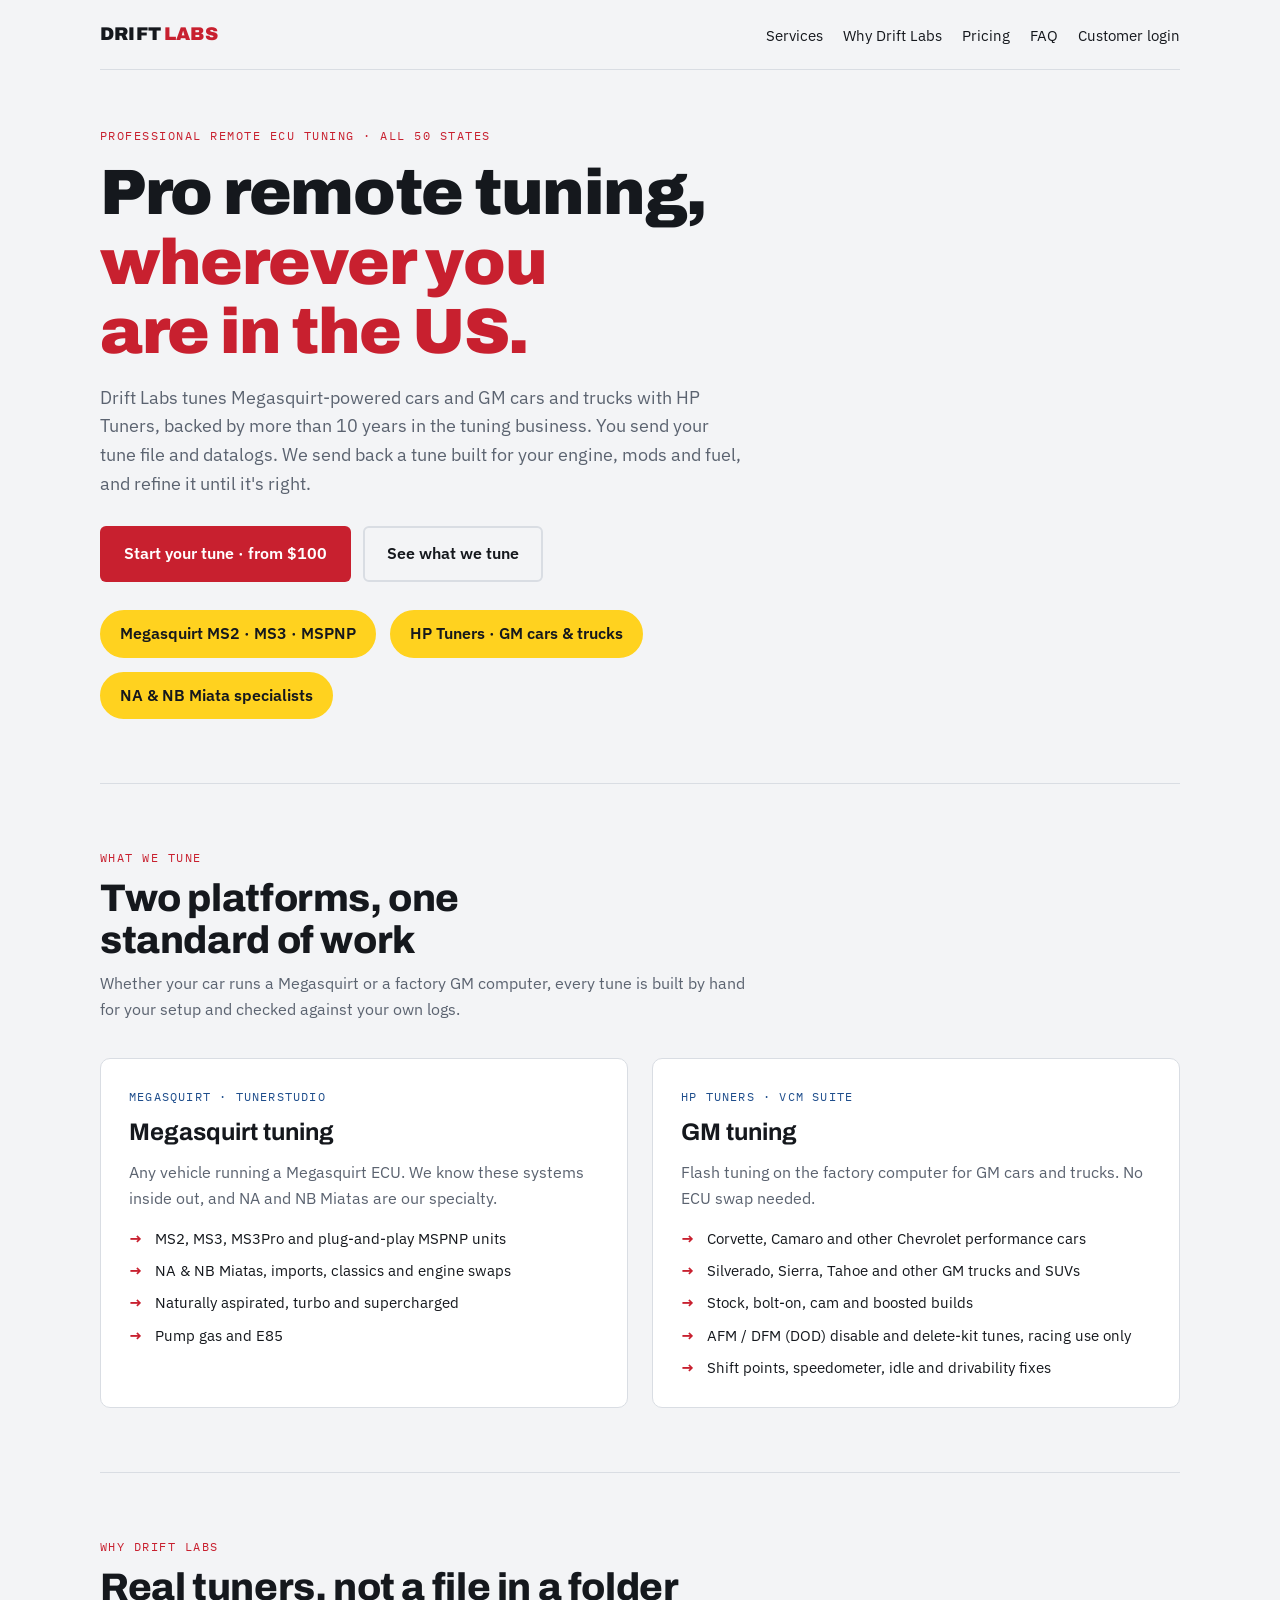
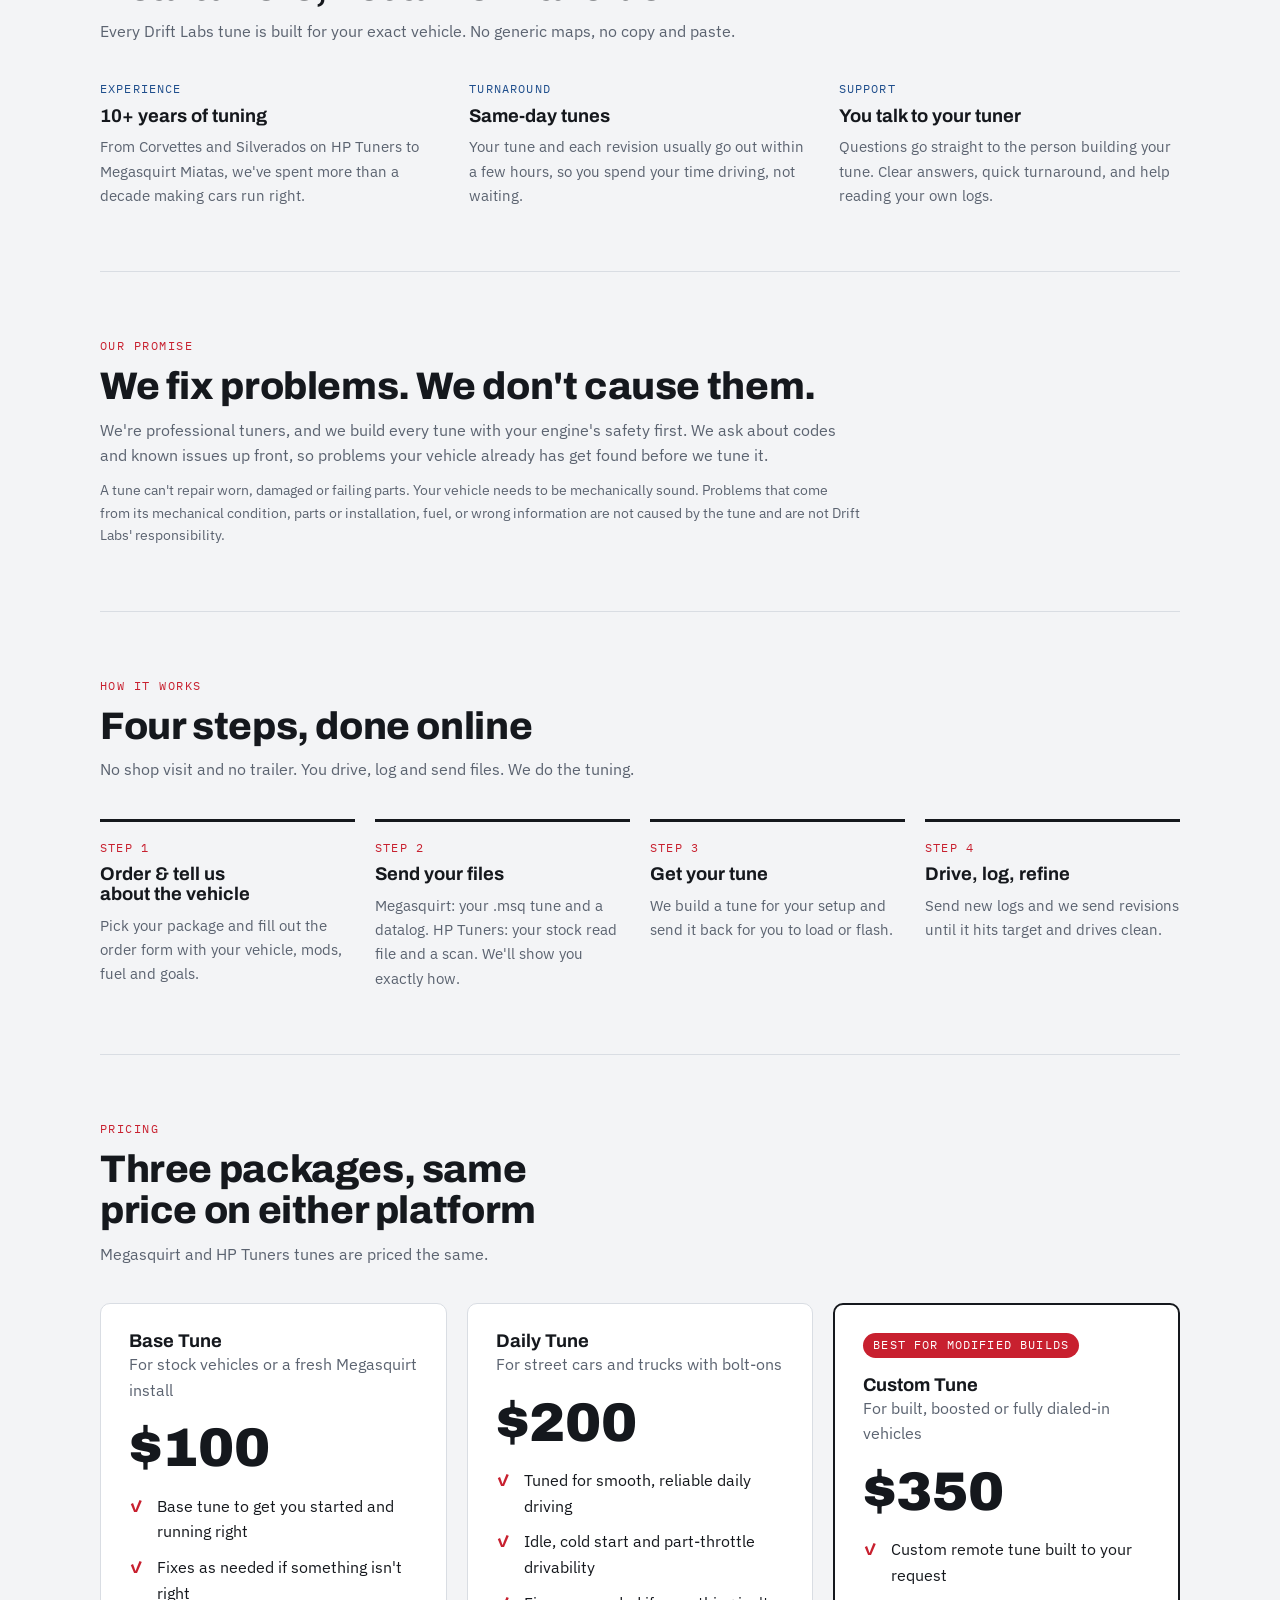
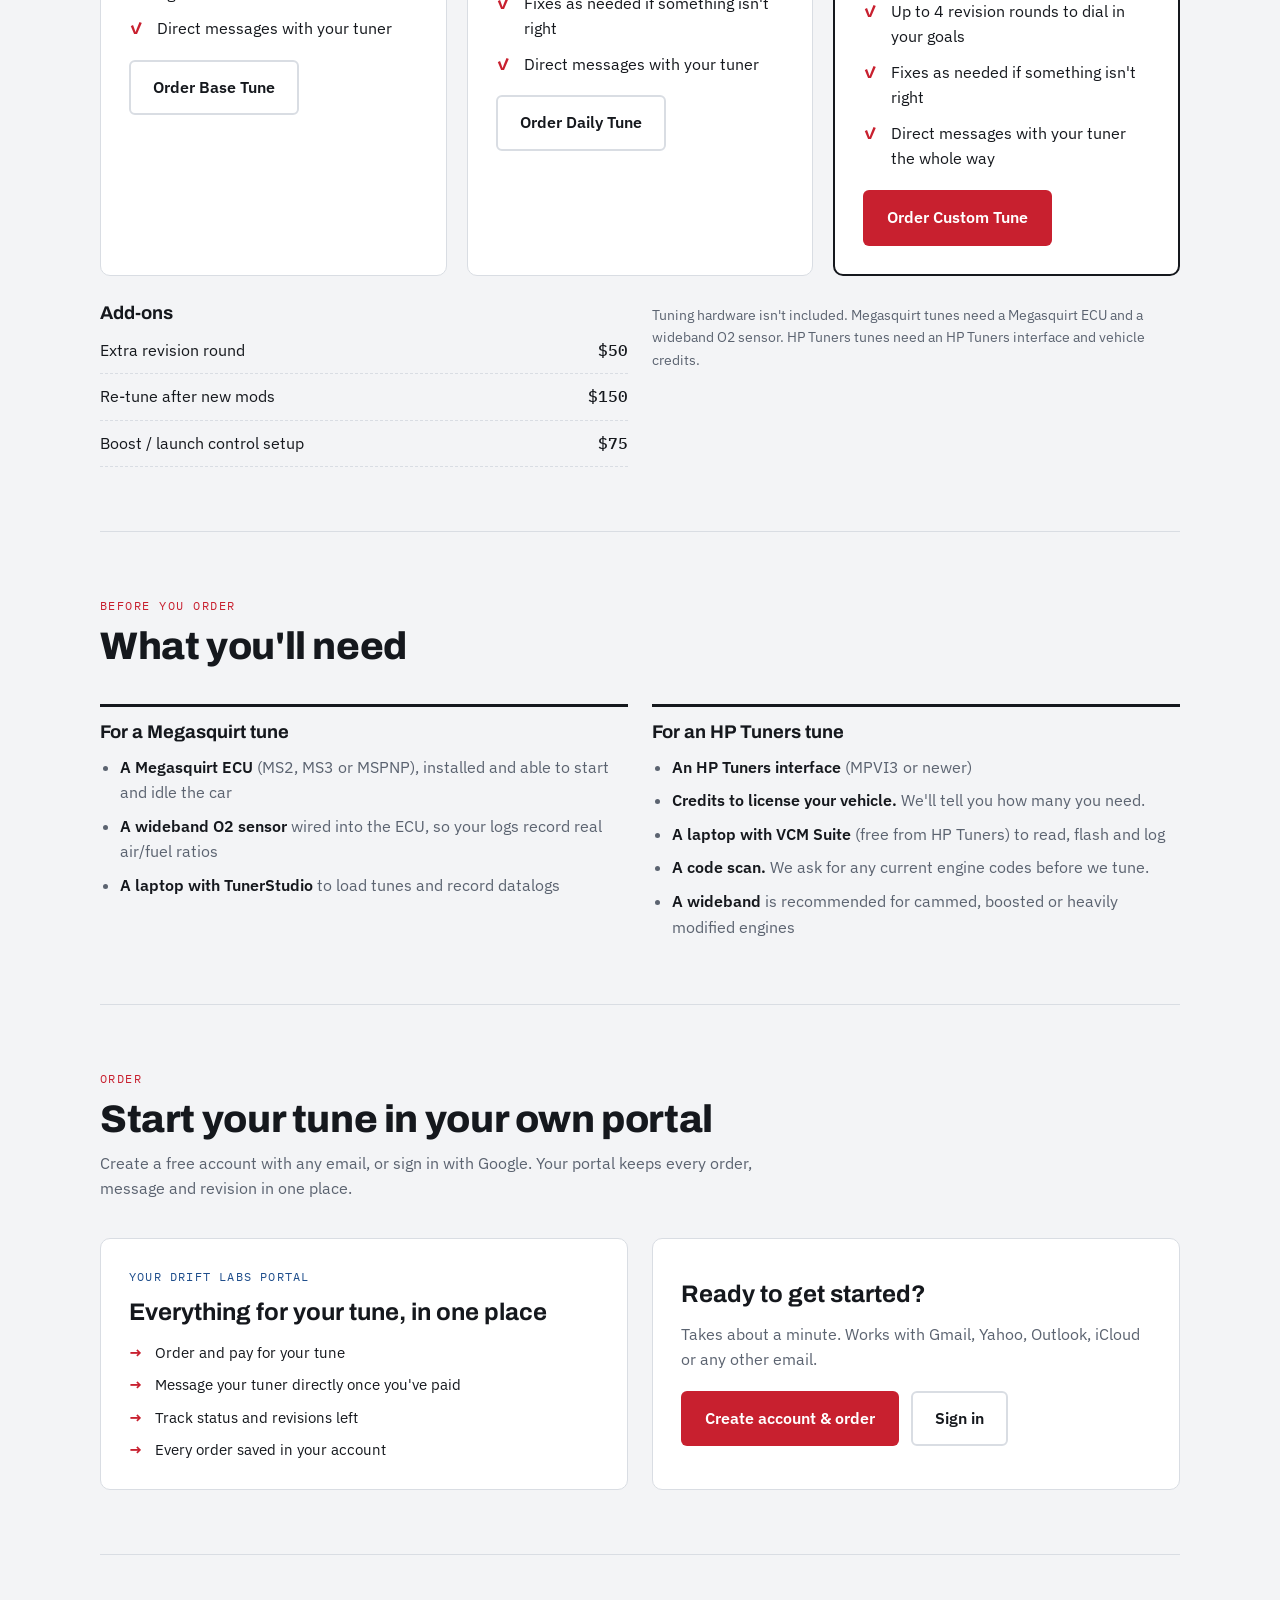
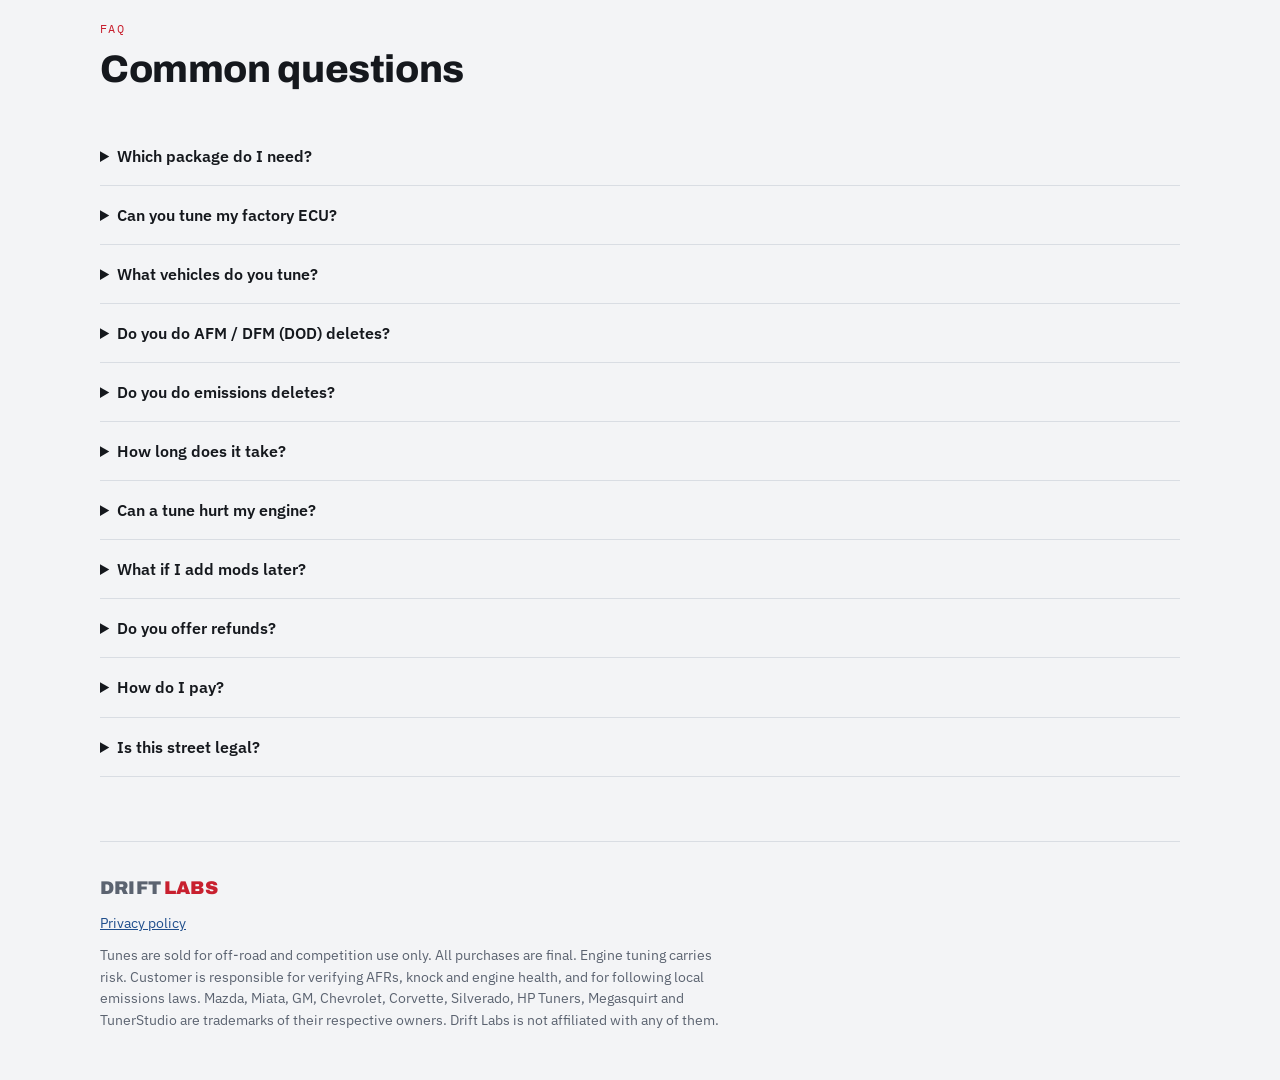
==== commit 136df47e: "Order flow fixes; remove notes from public site Co-Authored-By: Claude Opus 5.5 <noreply@anthropic.c" ====
--- a/index.html
+++ b/index.html
@@ -13,7 +13,7 @@
 <meta property="og:image:width" content="1200">
 <meta property="og:image:height" content="630">
 <meta name="twitter:card" content="summary_large_image">
-<script type="application/ld+json">{"@context":"https://schema.org","@graph":[{"@type":"Service","name":"Remote ECU tuning","serviceType":"Remote ECU tuning","areaServed":{"@type":"Country","name":"United States"},"provider":{"@type":"Organization","name":"Drift Labs","url":"https://driftlabstuning.com/"},"offers":[{"@type":"Offer","name":"Base Tune","price":"100","priceCurrency":"USD","url":"https://driftlabstuning.com/#pricing"},{"@type":"Offer","name":"Daily Tune","price":"200","priceCurrency":"USD","url":"https://driftlabstuning.com/#pricing"},{"@type":"Offer","name":"Custom Tune","price":"350","priceCurrency":"USD","url":"https://driftlabstuning.com/#pricing"}]},{"@type":"FAQPage","mainEntity":[{"@type":"Question","name":"Which package do I need?","acceptedAnswer":{"@type":"Answer","text":"The Base Tune gets a stock vehicle or a fresh Megasquirt install started and running right. The Daily Tune adds the drivability work a street car needs, like idle, cold start and part throttle. The Custom Tune is built around your exact goals, with up to four revision rounds. Built, cammed or boosted vehicles should get the Custom Tune."}},{"@type":"Question","name":"Can you tune my factory ECU?","acceptedAnswer":{"@type":"Answer","text":"For GM cars and trucks, yes. HP Tuners flashes the factory computer. Many older vehicles, like the NA and NB Miata, have factory ECUs that can't be reflashed, so they need a Megasquirt."}},{"@type":"Question","name":"What vehicles do you tune?","acceptedAnswer":{"@type":"Answer","text":"Any vehicle running a Megasquirt ECU, and GM cars and trucks supported by HP Tuners. Not sure if yours qualifies? Choose \"Not sure\" on the order form and tell us what you have."}},{"@type":"Question","name":"Do you do AFM / DFM (DOD) deletes?","acceptedAnswer":{"@type":"Answer","text":"Yes, on GM cars, trucks and SUVs, for racing use only. We can turn off cylinder deactivation in the tune, or tune a vehicle that has a full AFM/DFM delete kit (lifters, cam and valley cover) installed. List your parts in the order form."}},{"@type":"Question","name":"Do you do emissions deletes?","acceptedAnswer":{"@type":"Answer","text":"No. We don't write tunes that remove or disable emissions equipment such as catalytic converters, EGR or DPF systems."}},{"@type":"Question","name":"How long does it take?","acceptedAnswer":{"@type":"Answer","text":"Your tune usually goes out within a few hours of getting your files, and each revision within a few hours of getting your new logs. How long the whole process takes mostly depends on how quickly you can drive and log."}},{"@type":"Question","name":"Can a tune hurt my engine?","acceptedAnswer":{"@type":"Answer","text":"We build every tune conservatively, with your engine's safety first, and check it against your own logs. Engine trouble usually traces back to something mechanical, like worn parts, low fuel pressure, vacuum leaks or bad sensors. That's why we ask about codes and known problems before we start. A tune can't repair a mechanical problem, so your vehicle needs to be in good shape first."}},{"@type":"Question","name":"What if I add mods later?","acceptedAnswer":{"@type":"Answer","text":"Bigger injectors, a cam, a new turbo or a big change in boost need a re-tune. Small bolt-ons often only need a revision round. Send us the details and we'll tell you which one you need."}},{"@type":"Question","name":"Do you offer refunds?","acceptedAnswer":{"@type":"Answer","text":"No. All purchases are final and we don't offer refunds."}},{"@type":"Question","name":"How do I pay?","acceptedAnswer":{"@type":"Answer","text":"Checkout runs through Stripe, so you can pay with any major card, Apple Pay or Google Pay. Your card details go to Stripe and never touch this site."}},{"@type":"Question","name":"Is this street legal?","acceptedAnswer":{"@type":"Answer","text":"Tunes are sold for off-road and competition use only. Check your state's emissions and inspection rules before driving a modified vehicle on public roads."}}]}]}</script>
+<script type="application/ld+json">{"@context":"https://schema.org","@graph":[{"@type":"Service","name":"Remote ECU tuning","serviceType":"Remote ECU tuning","areaServed":{"@type":"Country","name":"United States"},"provider":{"@type":"Organization","name":"Drift Labs","url":"https://driftlabstuning.com/"},"offers":[{"@type":"Offer","name":"Base Tune","price":"100","priceCurrency":"USD","url":"https://driftlabstuning.com/#pricing"},{"@type":"Offer","name":"Daily Tune","price":"200","priceCurrency":"USD","url":"https://driftlabstuning.com/#pricing"},{"@type":"Offer","name":"Custom Tune","price":"350","priceCurrency":"USD","url":"https://driftlabstuning.com/#pricing"}]},{"@type":"FAQPage","mainEntity":[{"@type":"Question","name":"Which package do I need?","acceptedAnswer":{"@type":"Answer","text":"The Base Tune gets a stock vehicle or a fresh Megasquirt install started and running right. The Daily Tune adds the drivability work a street car needs, like idle, cold start and part throttle. The Custom Tune is built around your exact goals, with up to four revision rounds. Built, cammed or boosted vehicles should get the Custom Tune."}},{"@type":"Question","name":"Can you tune my factory ECU?","acceptedAnswer":{"@type":"Answer","text":"For GM cars and trucks, yes. HP Tuners flashes the factory computer. Many older vehicles, like the NA and NB Miata, have factory ECUs that can't be reflashed, so they need a Megasquirt."}},{"@type":"Question","name":"What vehicles do you tune?","acceptedAnswer":{"@type":"Answer","text":"Any vehicle running a Megasquirt ECU, and GM cars and trucks supported by HP Tuners. Not sure if yours qualifies? Choose \"Not sure\" on the order form and tell us what you have."}},{"@type":"Question","name":"Do you do AFM / DFM (DOD) deletes?","acceptedAnswer":{"@type":"Answer","text":"Yes, on GM cars, trucks and SUVs, for racing use only. We can turn off cylinder deactivation in the tune, or tune a vehicle that has a full AFM/DFM delete kit (lifters, cam and valley cover) installed. List your parts in the order form."}},{"@type":"Question","name":"Do you do emissions deletes?","acceptedAnswer":{"@type":"Answer","text":"No. We don't write tunes that remove or disable emissions equipment such as catalytic converters, EGR or DPF systems."}},{"@type":"Question","name":"How long does it take?","acceptedAnswer":{"@type":"Answer","text":"Your tune usually goes out within a few hours of getting your files, and each revision within a few hours of getting your new logs. How long the whole process takes mostly depends on how quickly you can drive and log."}},{"@type":"Question","name":"Can a tune hurt my engine?","acceptedAnswer":{"@type":"Answer","text":"We build every tune conservatively, with your engine's safety first, and check it against your own logs. Engine trouble usually traces back to something mechanical, like worn parts, low fuel pressure, vacuum leaks or bad sensors. That's why we ask about codes and known problems before we start. A tune can't repair a mechanical problem, so your vehicle needs to be in good shape first."}},{"@type":"Question","name":"What if I add mods later?","acceptedAnswer":{"@type":"Answer","text":"Bigger injectors, a cam, a new turbo or a big change in boost need a re-tune. Small bolt-ons often only need a revision round. Send us the details and we'll tell you which one you need."}},{"@type":"Question","name":"Do you offer refunds?","acceptedAnswer":{"@type":"Answer","text":"No. All purchases are final and we don't offer refunds."}},{"@type":"Question","name":"How do I pay?","acceptedAnswer":{"@type":"Answer","text":"Checkout runs through Stripe, so you can pay with any major card, Apple Pay, Cash App Pay or Amazon Pay, or pay over time with Klarna if you qualify. Your card details go to Stripe and never touch this site."}},{"@type":"Question","name":"Is this street legal?","acceptedAnswer":{"@type":"Answer","text":"Tunes are sold for off-road and competition use only. Check your state's emissions and inspection rules before driving a modified vehicle on public roads."}}]}]}</script>
 <meta property="og:title" content="Drift Labs | Professional Remote Megasquirt &amp; HP Tuners Tuning">
 <meta property="og:description" content="Remote Megasquirt and HP Tuners (GM) tuning anywhere in the US. 10+ years in the tuning business. Tunes from $100.">
 <style>[hidden]{display:none!important}body{margin:0}img{max-width:100%}</style>
@@ -294,7 +294,7 @@
         <ul>
           <li>Base tune to get you started and running right</li>
           <li>Fixes as needed if something isn't right</li>
-          <li>Email support</li>
+          <li>Direct messages with your tuner</li>
         </ul>
         <a class="btn btn-ghost" href="portal.html?pkg=base#new">Order Base Tune</a>
       </div>
@@ -305,7 +305,7 @@
           <li>Tuned for smooth, reliable daily driving</li>
           <li>Idle, cold start and part-throttle drivability</li>
           <li>Fixes as needed if something isn't right</li>
-          <li>Email support</li>
+          <li>Direct messages with your tuner</li>
         </ul>
         <a class="btn btn-ghost" href="portal.html?pkg=daily#new">Order Daily Tune</a>
       </div>
@@ -315,8 +315,9 @@
         <div class="price">$350</div>
         <ul>
           <li>Custom remote tune built to your request</li>
-          <li>Up to 4 revision rounds included</li>
-          <li>Email support through the whole process</li>
+          <li>Up to 4 revision rounds to dial in your goals</li>
+          <li>Fixes as needed if something isn't right</li>
+          <li>Direct messages with your tuner the whole way</li>
         </ul>
         <a class="btn btn-primary" href="portal.html?pkg=custom#new">Order Custom Tune</a>
       </div>
@@ -404,7 +405,7 @@
       <details><summary>Can a tune hurt my engine?</summary><p>We build every tune conservatively, with your engine's safety first, and check it against your own logs. Engine trouble usually traces back to something mechanical, like worn parts, low fuel pressure, vacuum leaks or bad sensors. That's why we ask about codes and known problems before we start. A tune can't repair a mechanical problem, so your vehicle needs to be in good shape first.</p></details>
       <details><summary>What if I add mods later?</summary><p>Bigger injectors, a cam, a new turbo or a big change in boost need a re-tune. Small bolt-ons often only need a revision round. Send us the details and we'll tell you which one you need.</p></details>
       <details><summary>Do you offer refunds?</summary><p>No. All purchases are final and we don't offer refunds.</p></details>
-      <details><summary>How do I pay?</summary><p>Checkout runs through Stripe, so you can pay with any major card, Apple Pay or Google Pay. Your card details go to Stripe and never touch this site.</p></details>
+      <details><summary>How do I pay?</summary><p>Checkout runs through Stripe, so you can pay with any major card, Apple Pay, Cash App Pay or Amazon Pay, or pay over time with Klarna if you qualify. Your card details go to Stripe and never touch this site.</p></details>
       <details><summary>Is this street legal?</summary><p>Tunes are sold for off-road and competition use only. Check your state's emissions and inspection rules before driving a modified vehicle on public roads.</p></details>
     </div>
   </section>
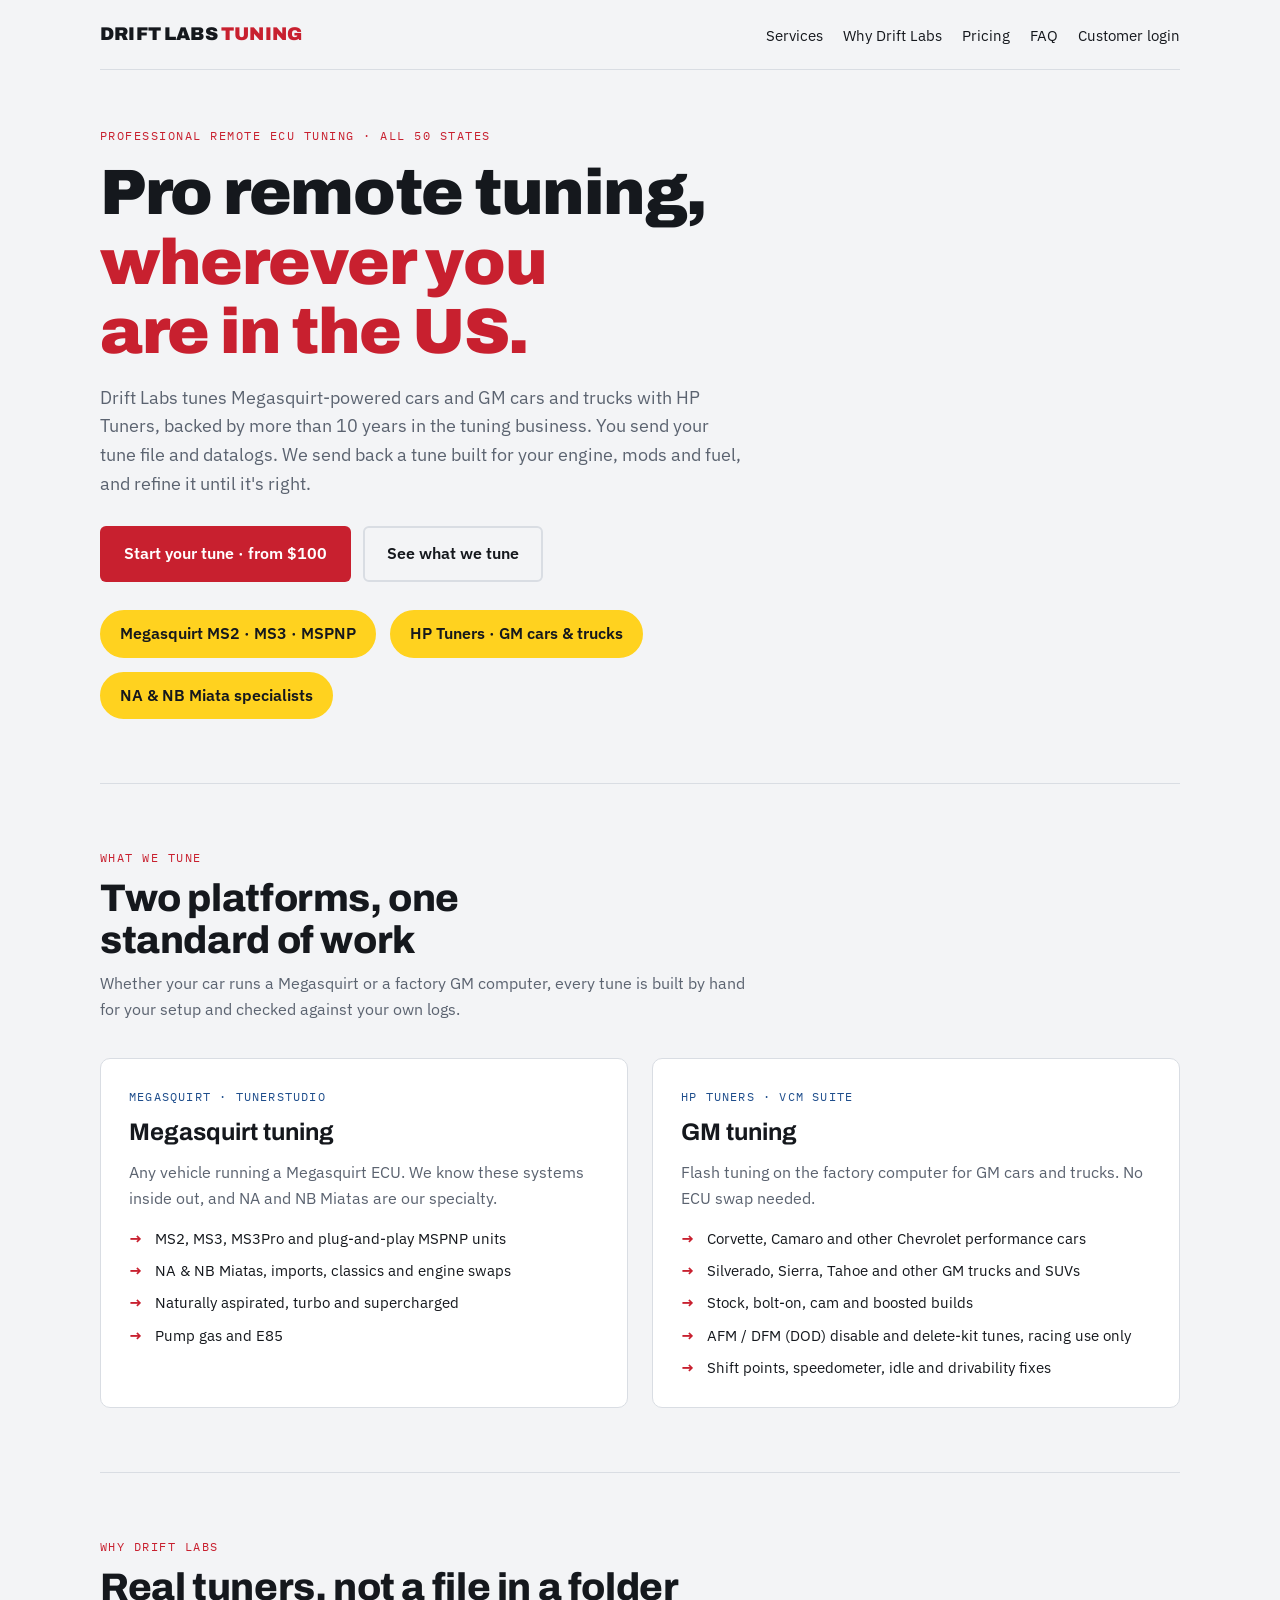
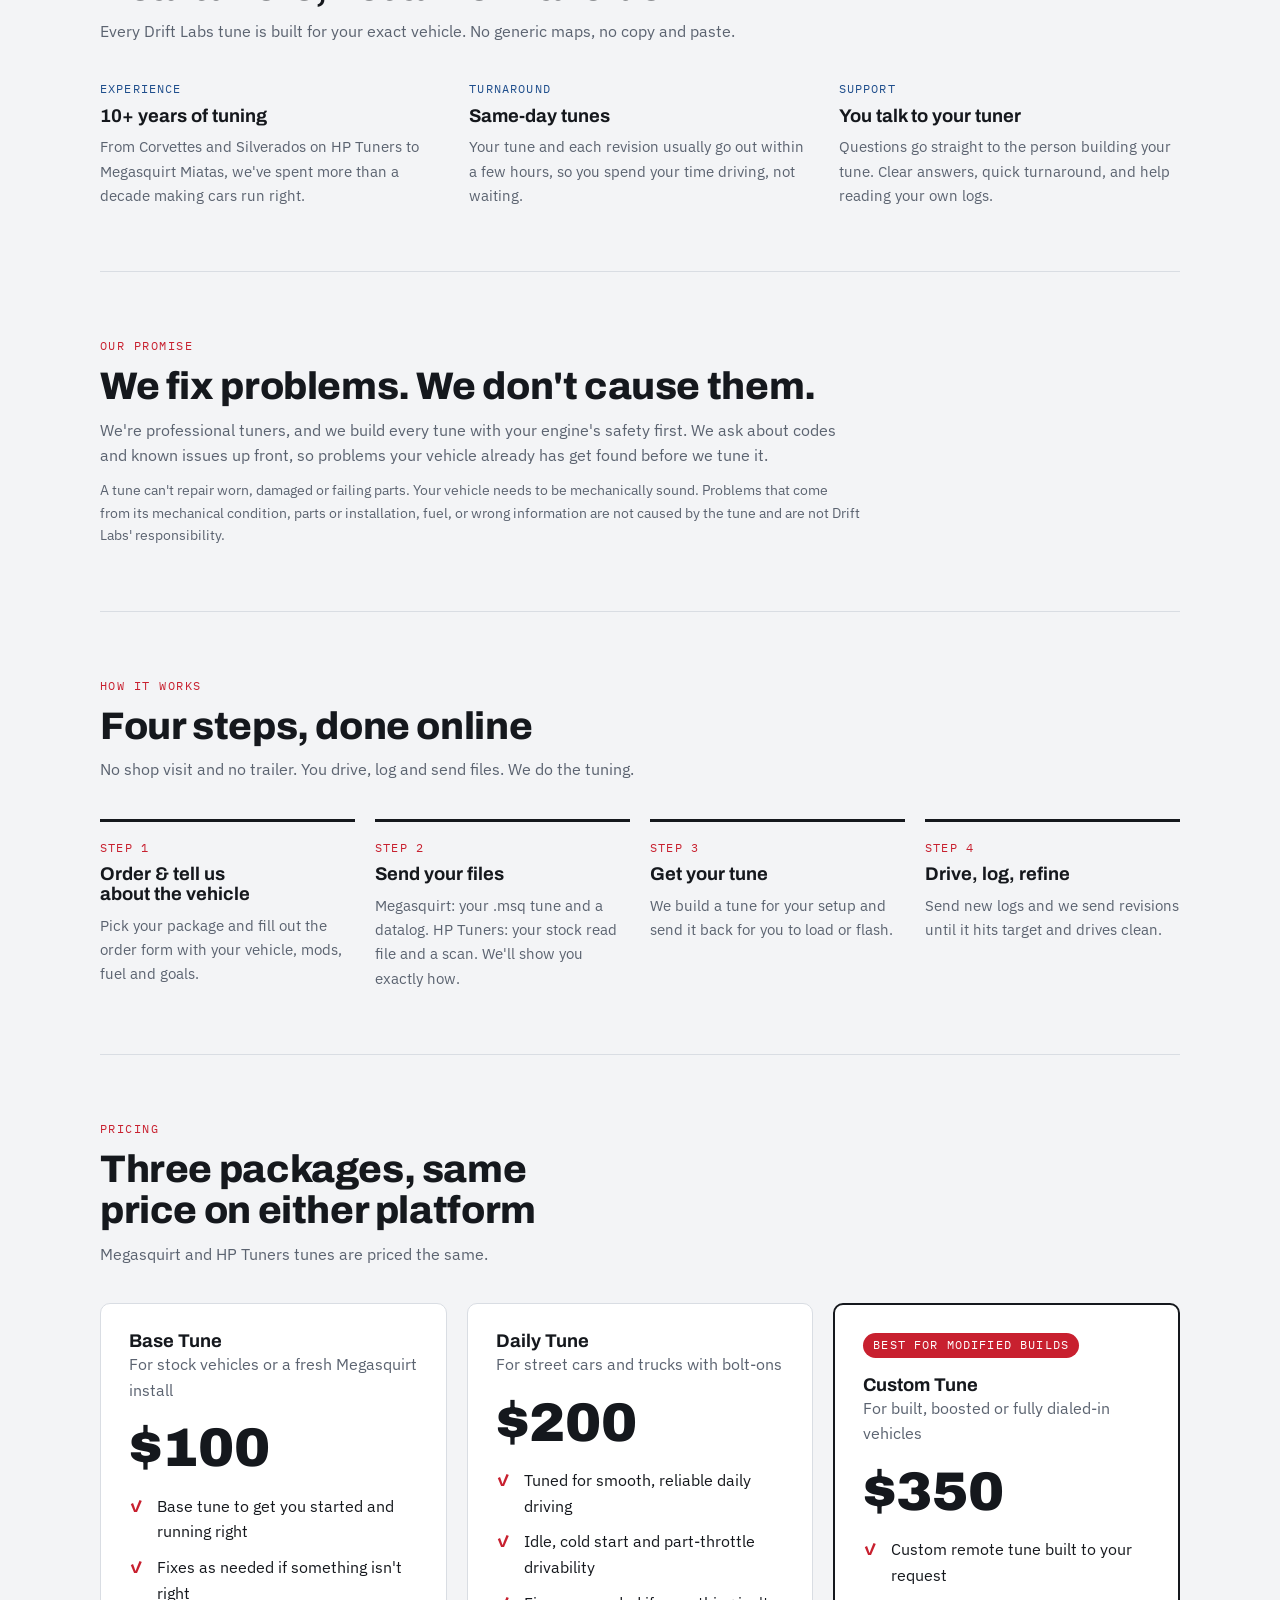
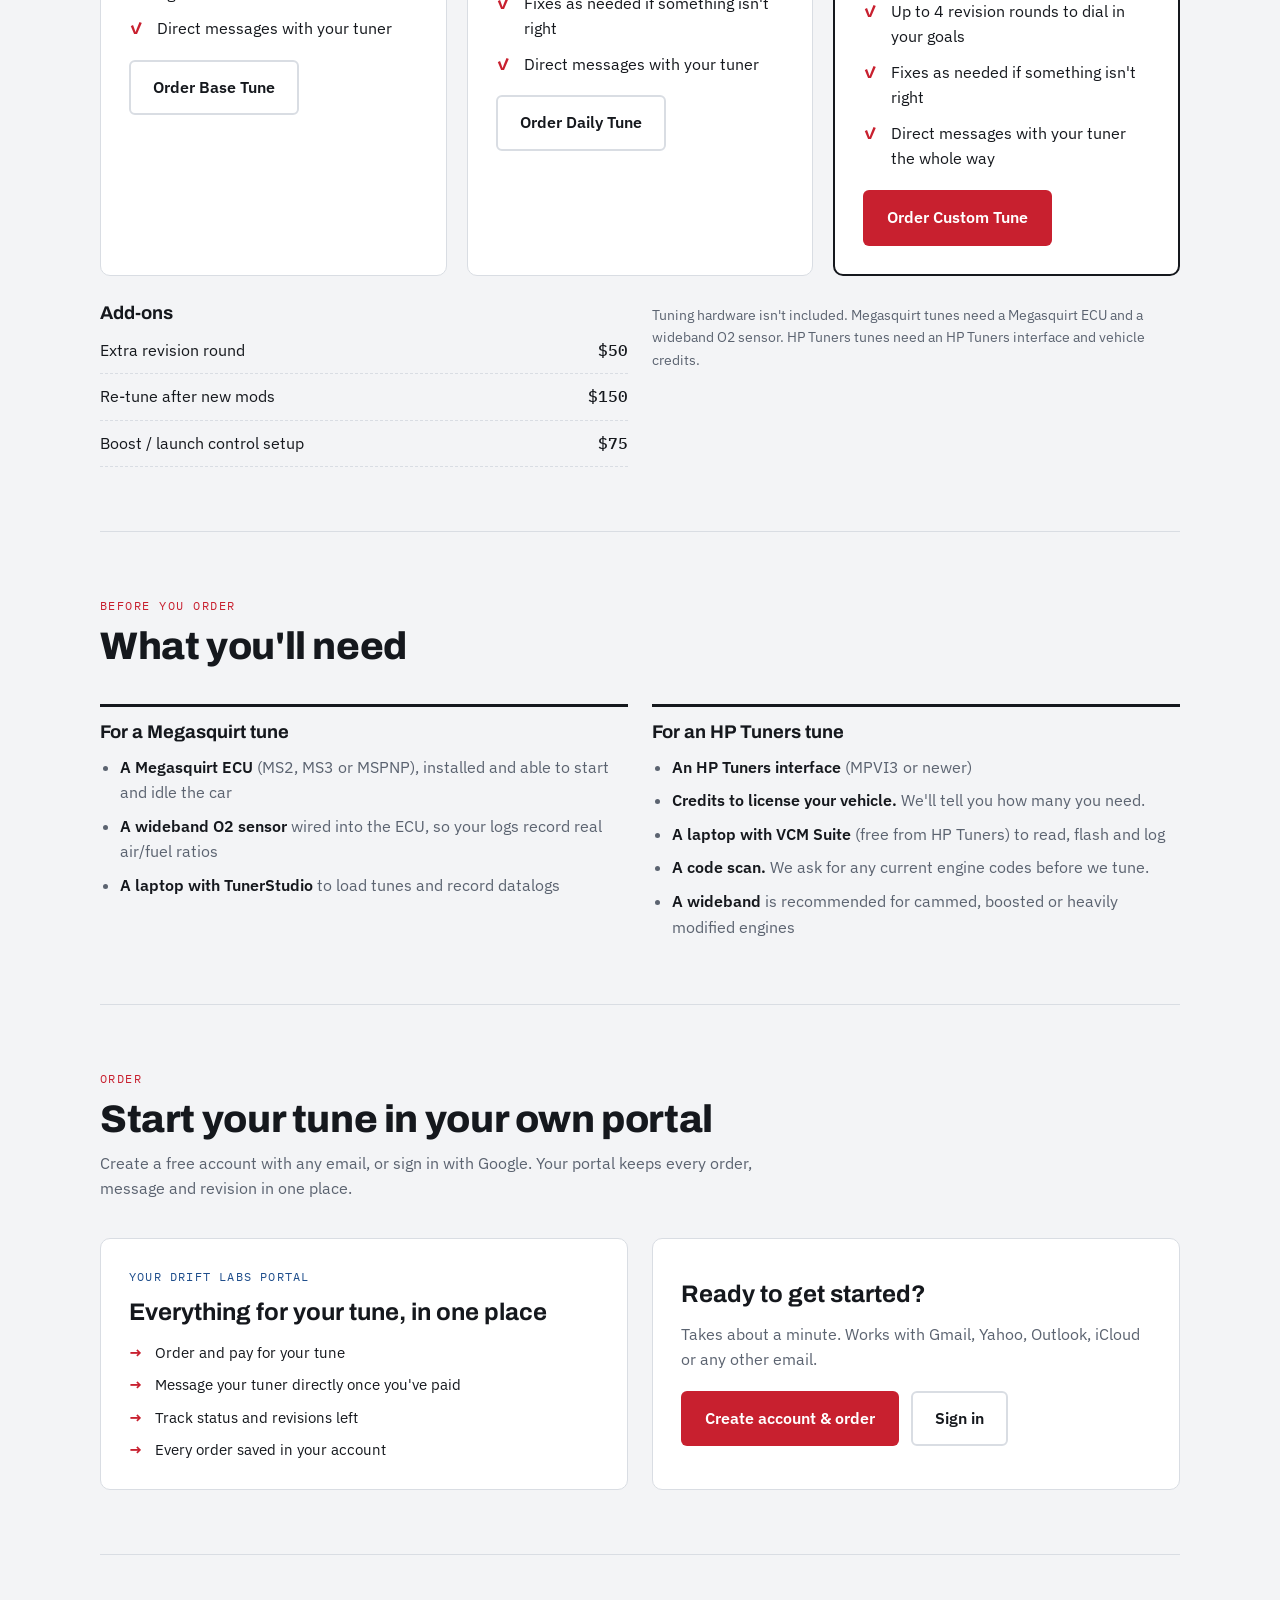
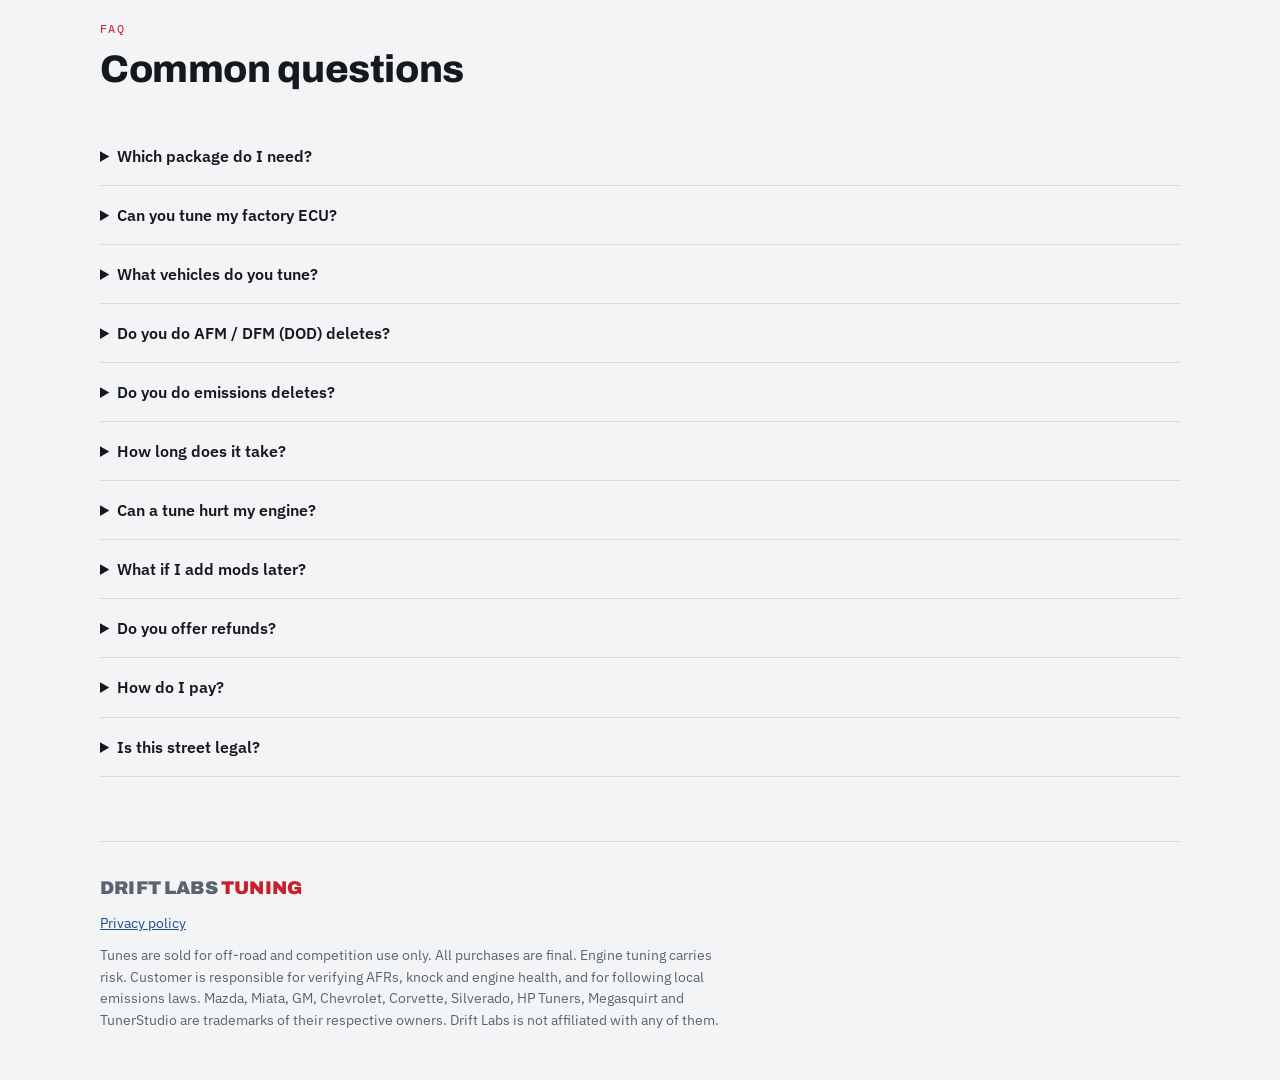
==== commit 6dae894e: "Logo text: Drift Labs Tuning Co-Authored-By: Claude Opus 5.5 <noreply@anthropic.com>" ====
--- a/index.html
+++ b/index.html
@@ -185,7 +185,7 @@
 
 <div class="wrap">
   <nav>
-    <div class="brand">Drift <span>Labs</span></div>
+    <div class="brand">Drift Labs <span>Tuning</span></div>
     <ul>
       <li><a href="#services">Services</a></li>
       <li><a href="#why">Why Drift Labs</a></li>
@@ -411,7 +411,7 @@
   </section>
 
   <footer>
-    <div class="brand">Drift <span>Labs</span></div>
+    <div class="brand">Drift Labs <span>Tuning</span></div>
     <p><a href="privacy.html">Privacy policy</a></p>
     <p class="legal">Tunes are sold for off-road and competition use only. All purchases are final. Engine tuning carries risk. Customer is responsible for verifying AFRs, knock and engine health, and for following local emissions laws. Mazda, Miata, GM, Chevrolet, Corvette, Silverado, HP Tuners, Megasquirt and TunerStudio are trademarks of their respective owners. Drift Labs is not affiliated with any of them.</p>
   </footer>
